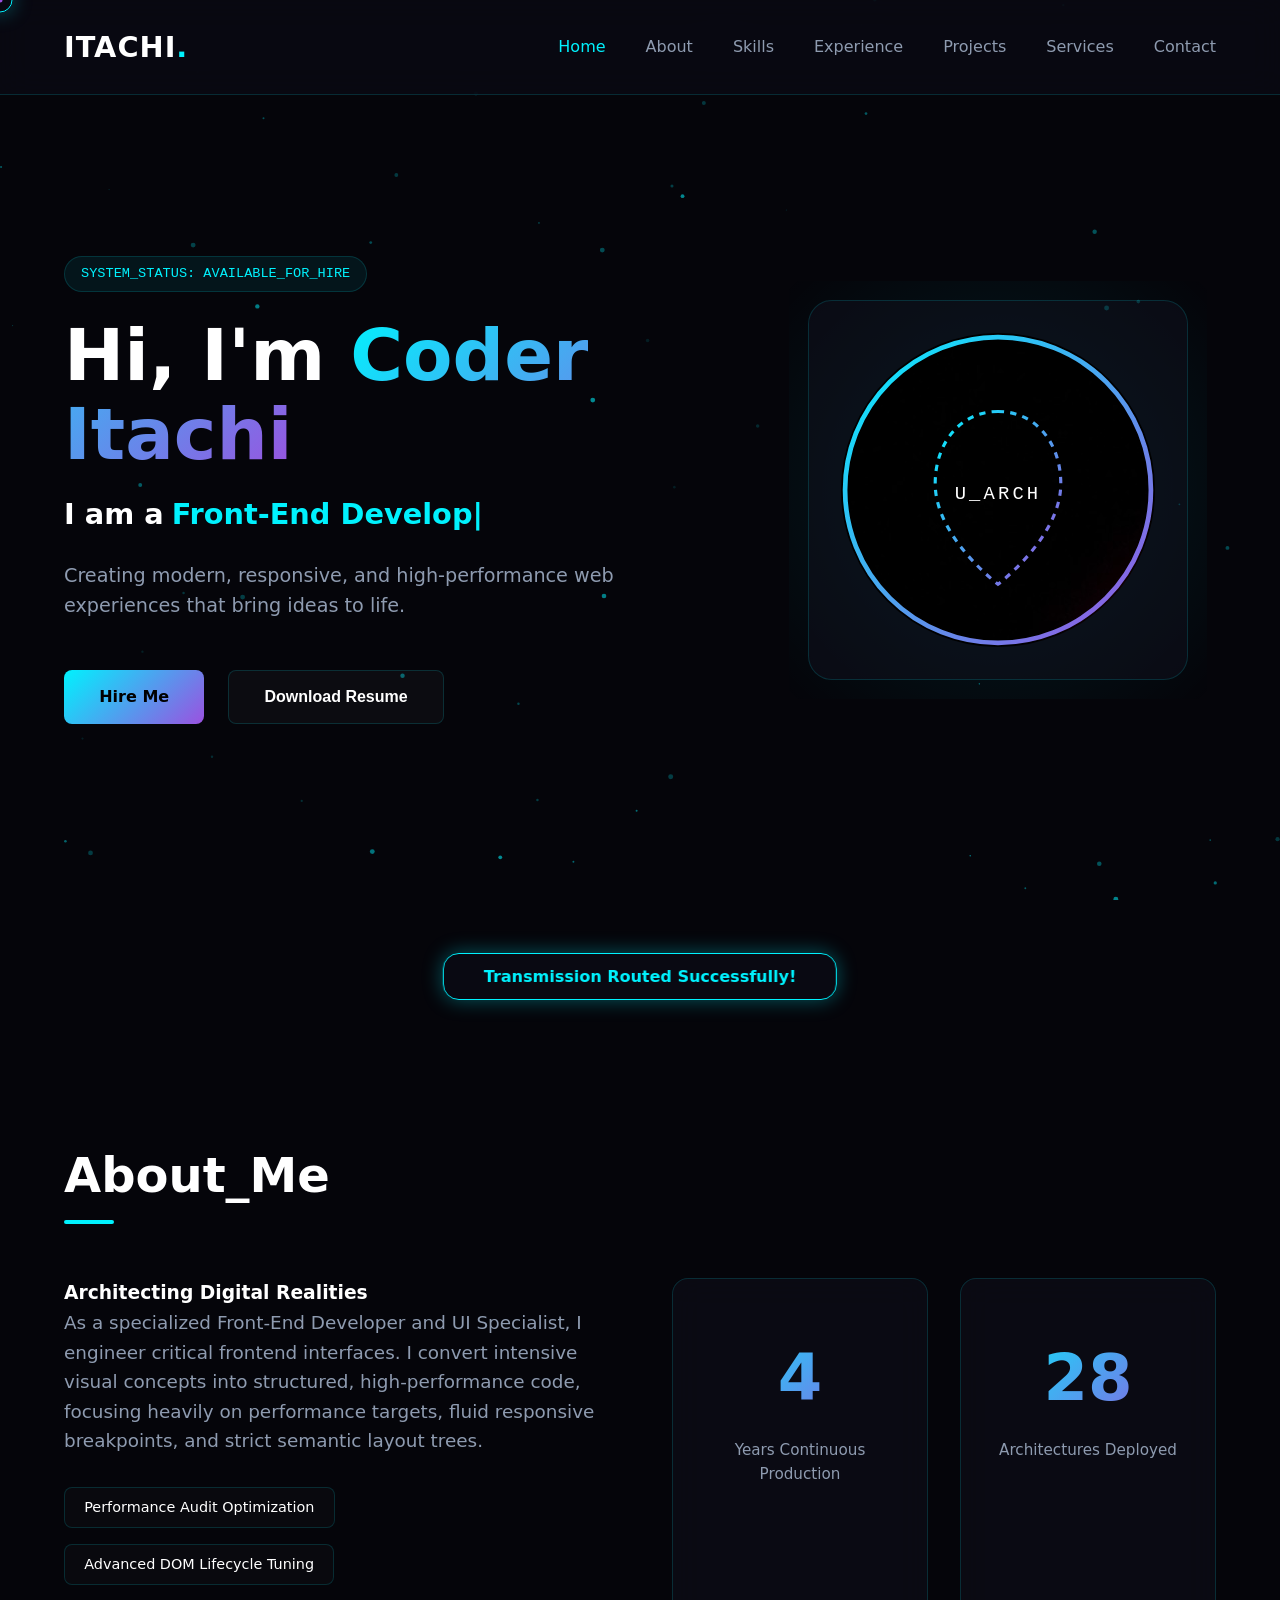
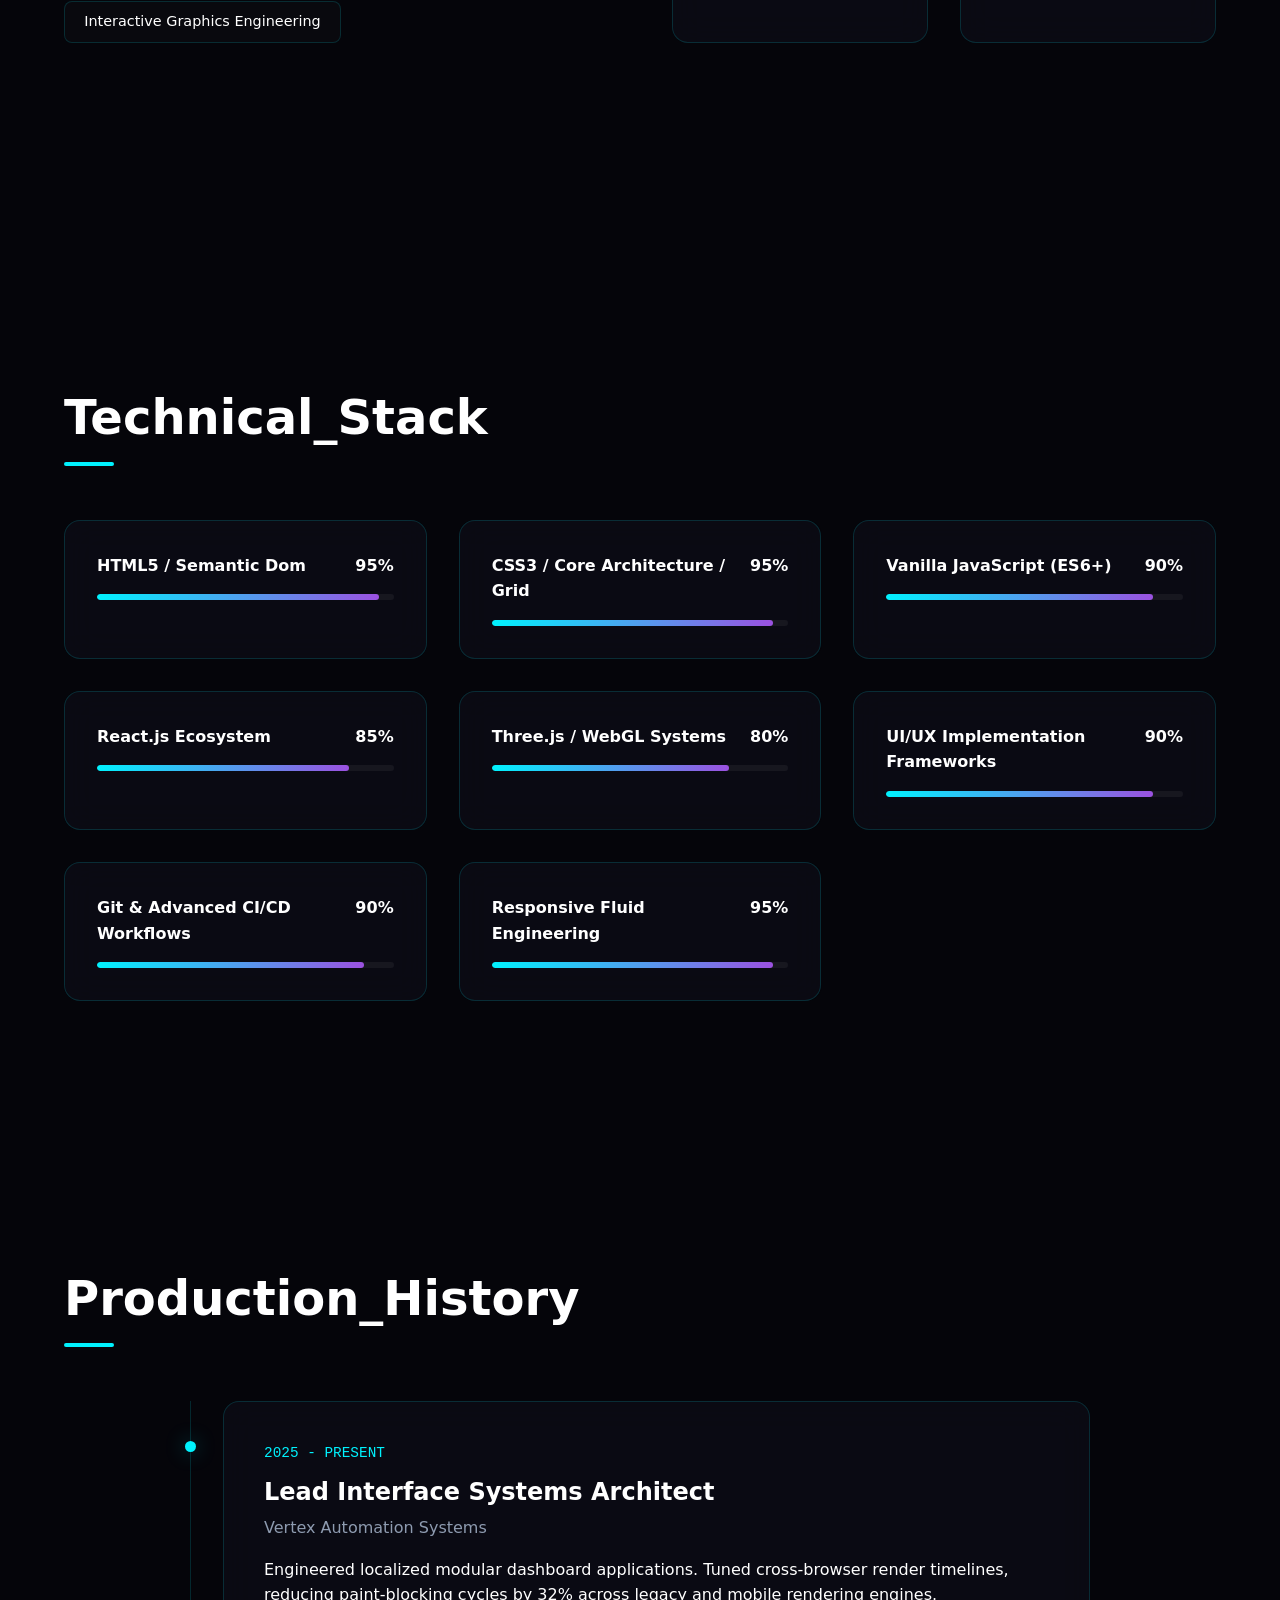
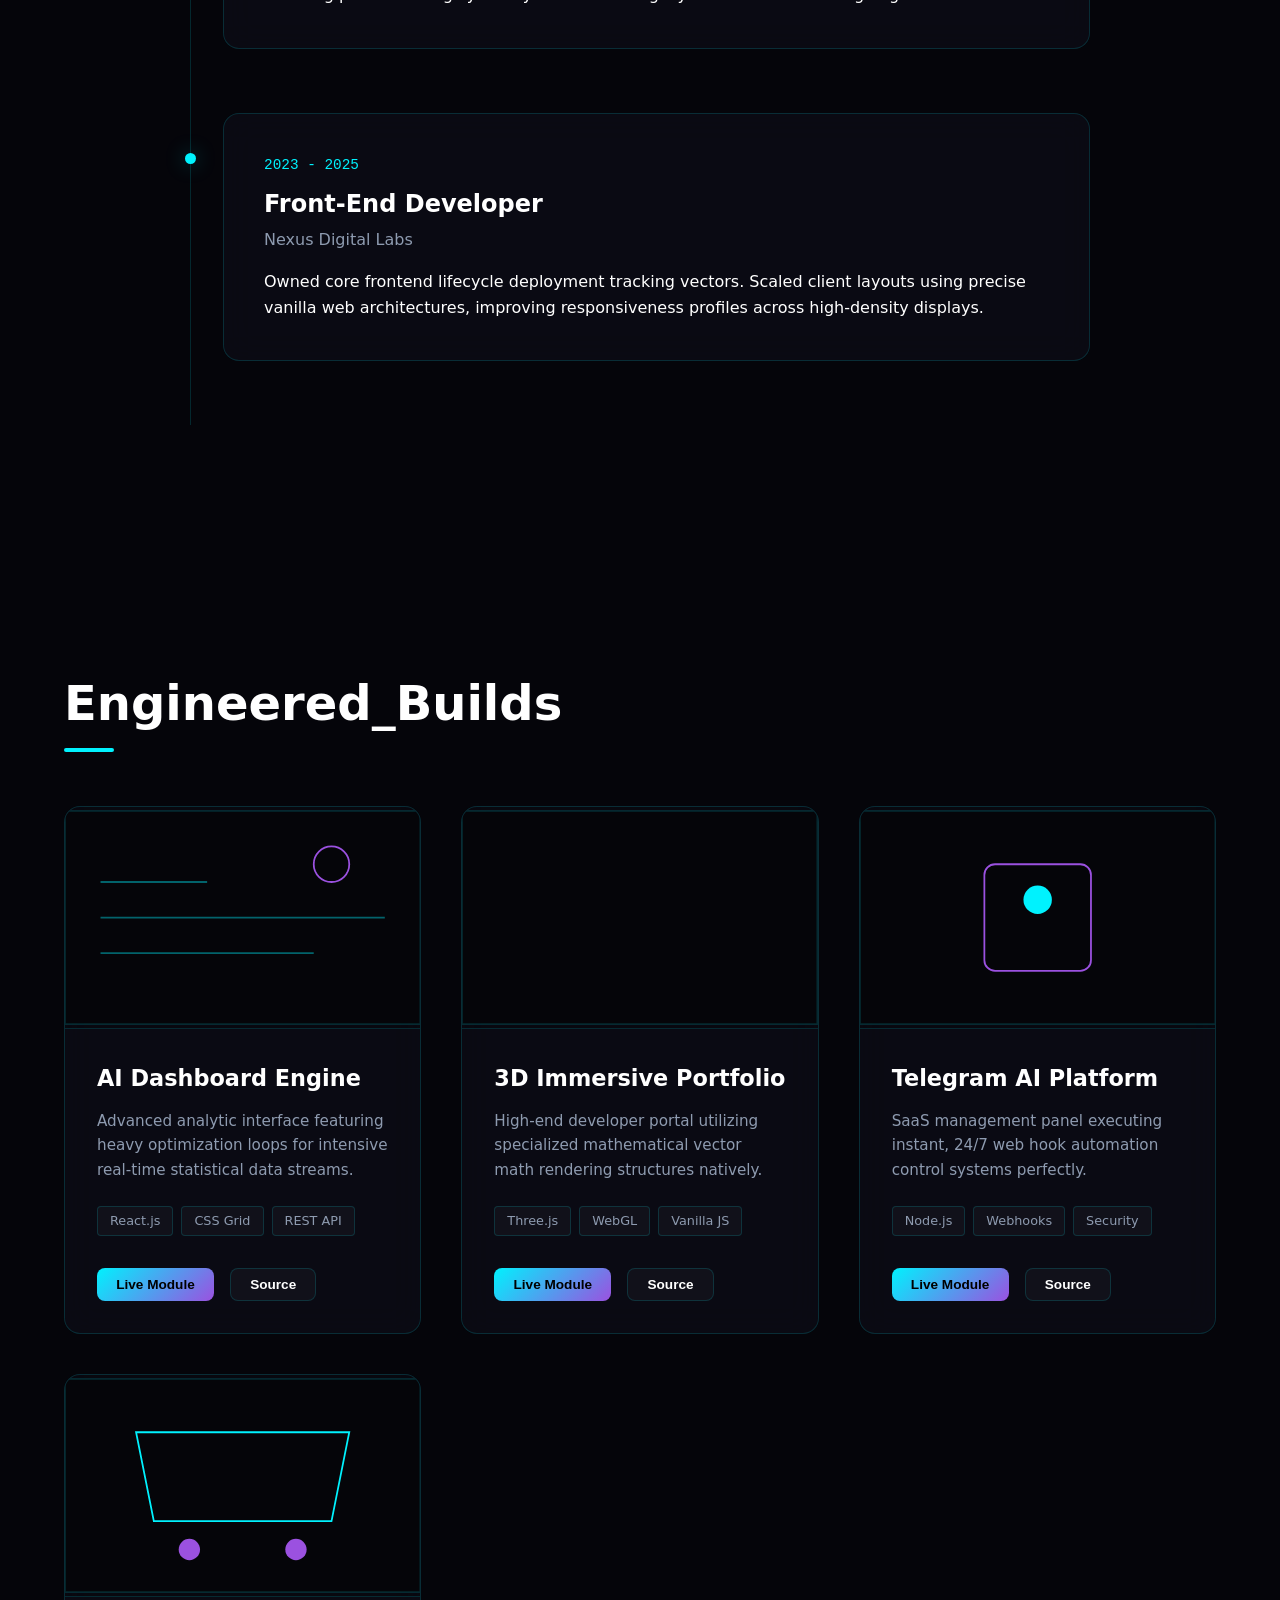
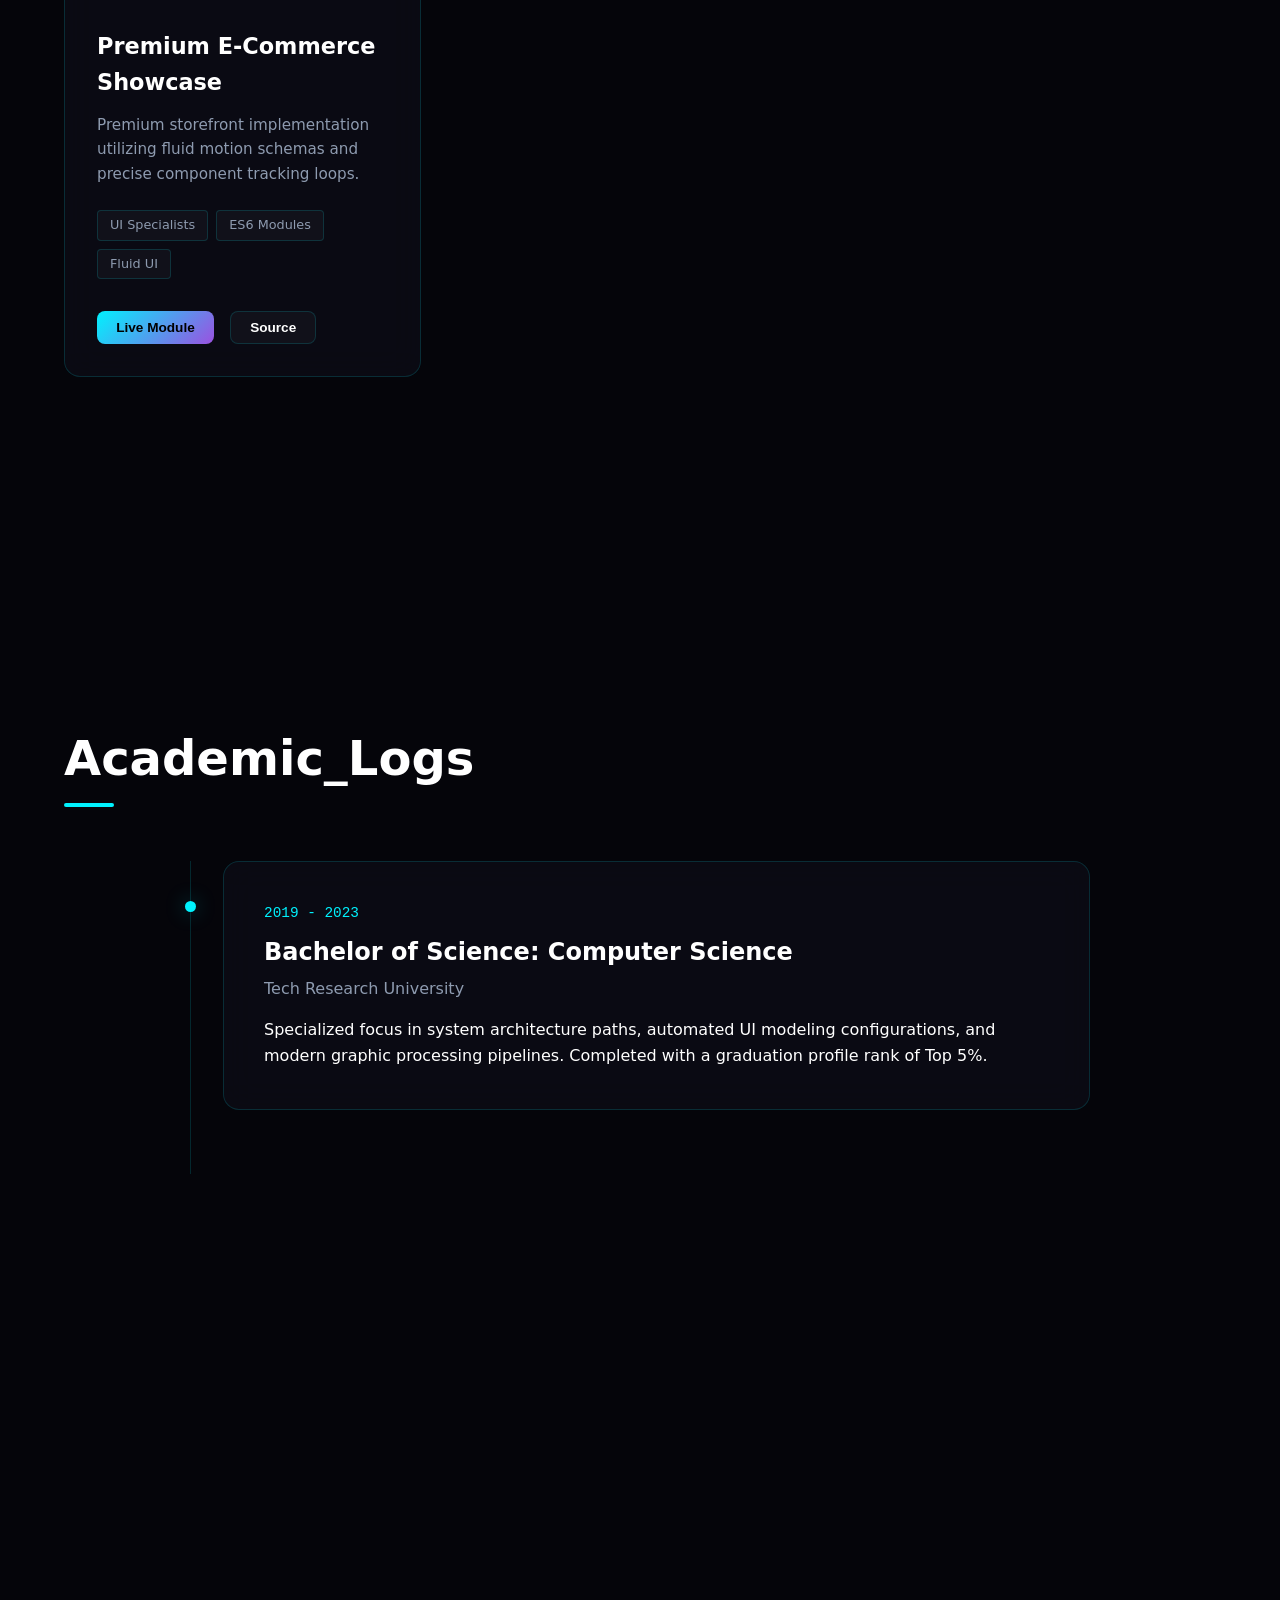
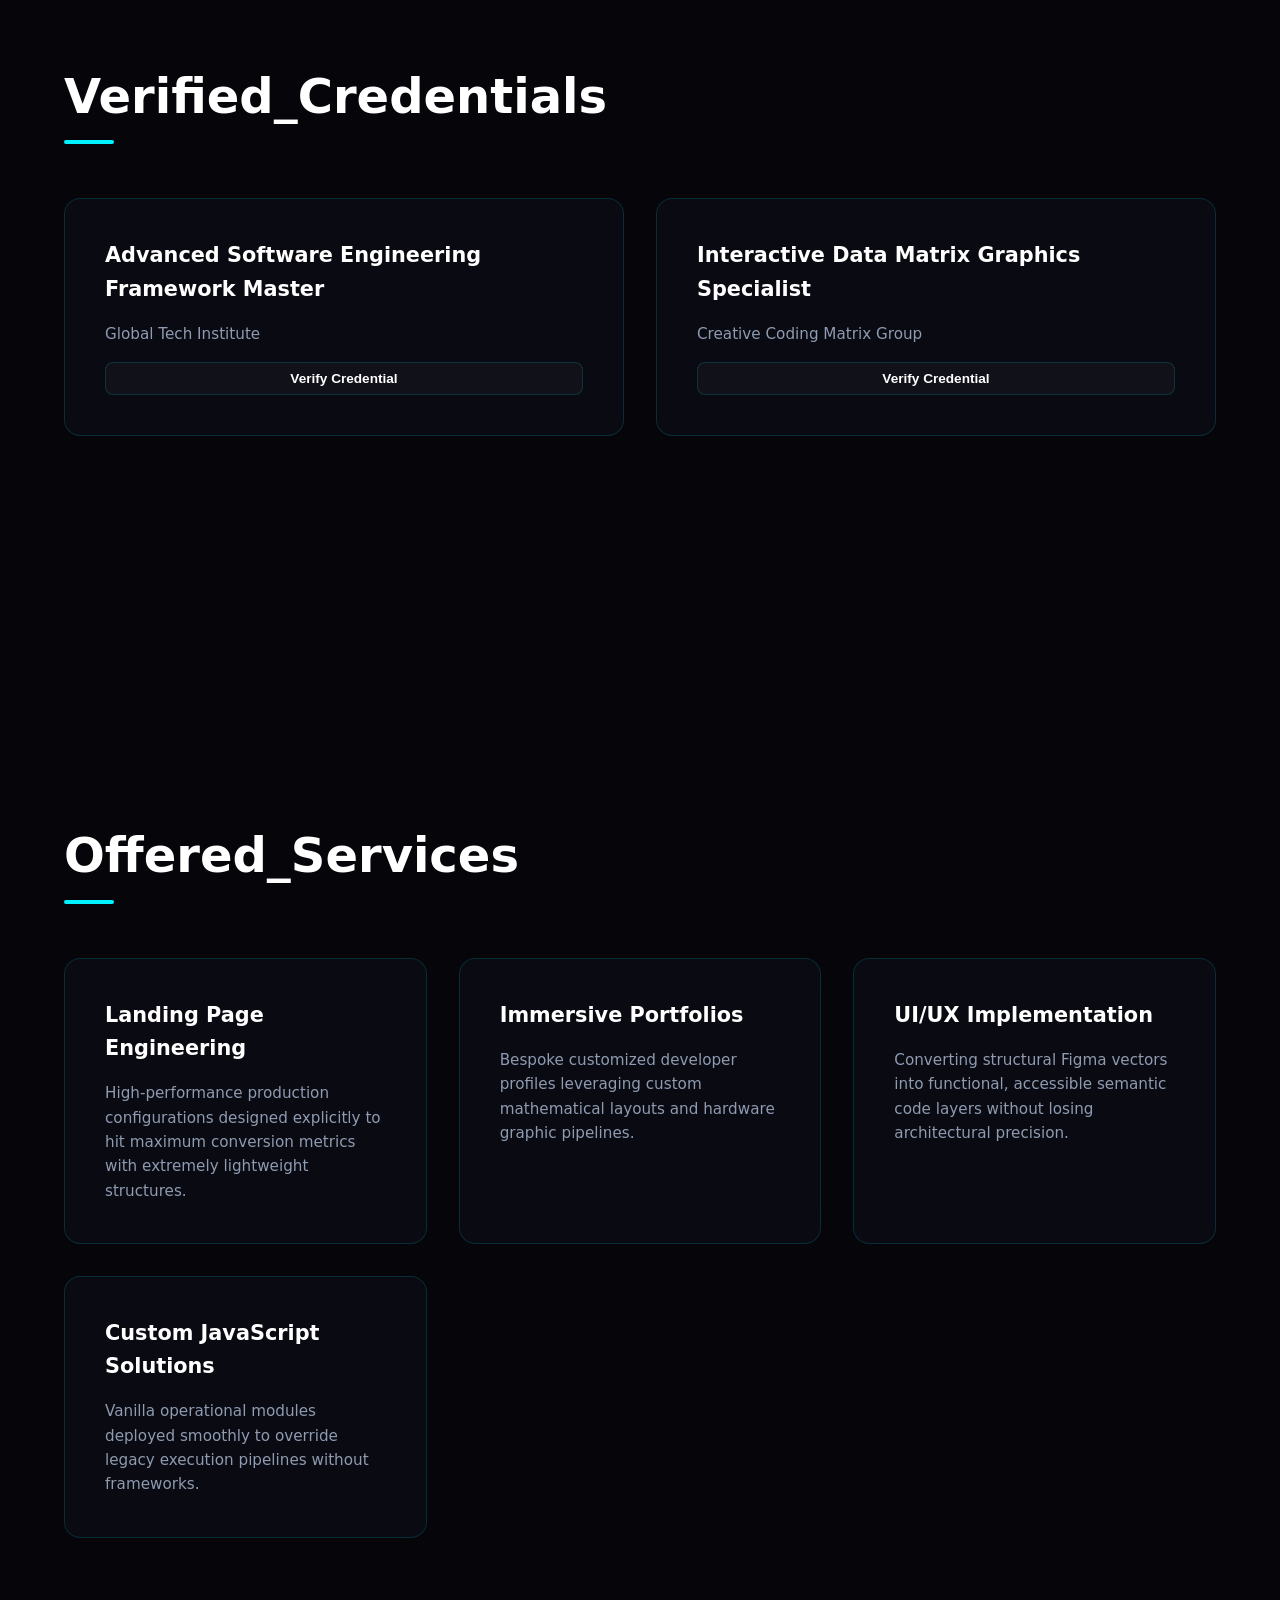
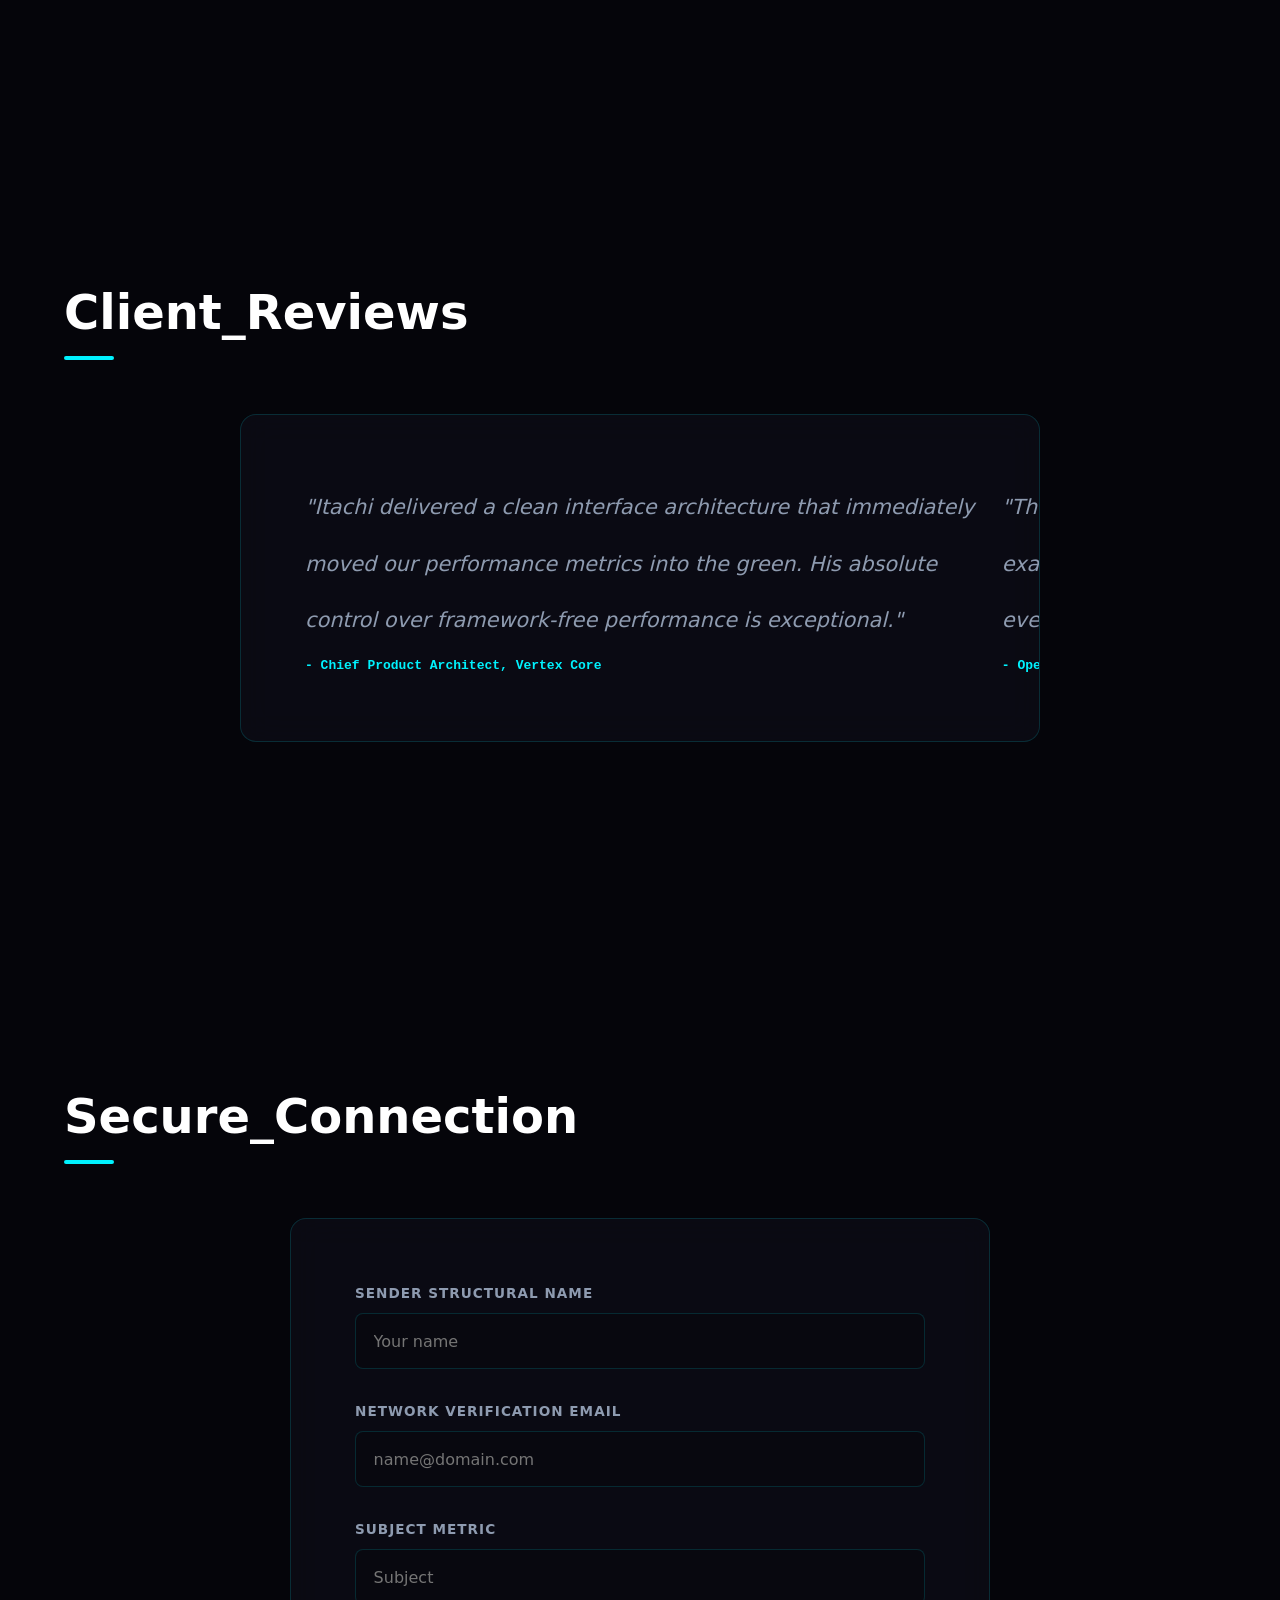
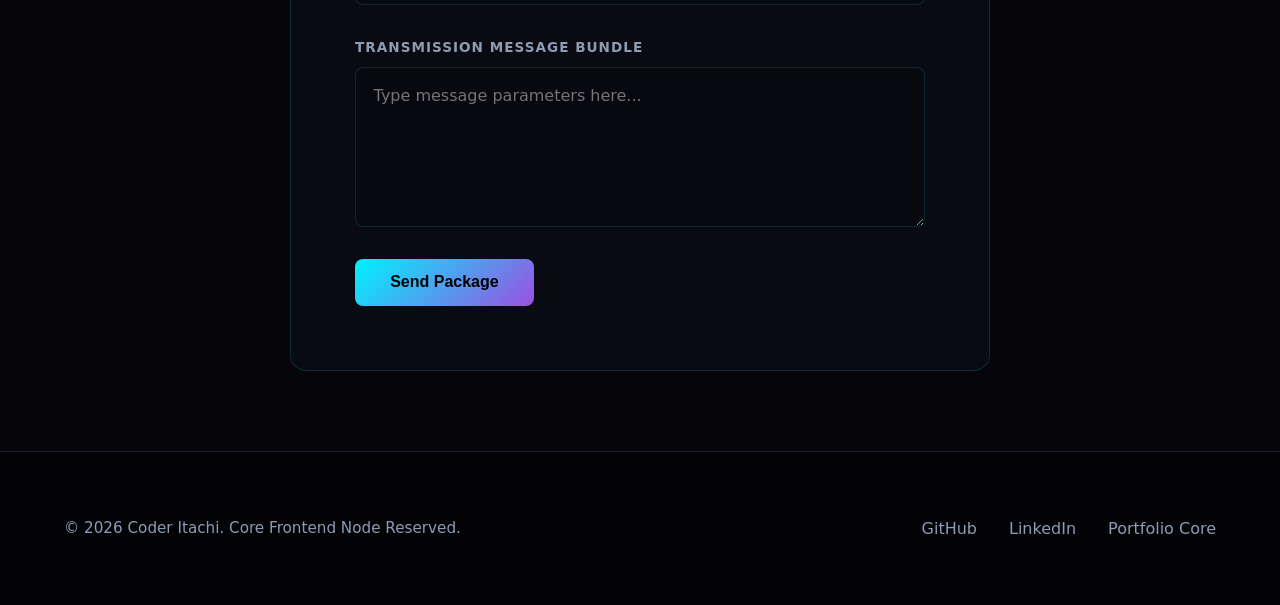
==== resume.html @ d9cfeaf9 "Create resume.html" ====
<!DOCTYPE html>
<html lang="en" data-theme="dark">
<head>
    <meta charset="UTF-8">
    <meta name="viewport" content="width=device-width, initial-scale=1.0">
    <meta name="description" content="Portfolio of Coder Itachi - Premium Front-End Developer & UI Specialist. Featuring high-performance web experiences.">
    <title>Coder Itachi | Premium Front-End Developer & UI Specialist</title>
    <style>
            
            /* --- THEME CUSTOM VARIABLE DICTIONARY --- */
:root {
    --bg-primary: #05050a;
    --bg-surface: rgba(10, 10, 20, 0.7);
    --bg-card: rgba(18, 18, 32, 0.45);
    --border-color: rgba(0, 242, 254, 0.15);
    --border-hover: rgba(0, 242, 254, 0.4);
    --text-primary: #ffffff;
    --text-secondary: #8e9bb0;
    --accent-cyan: #00f2fe;
    --accent-purple: #9b51e0;
    --glow-effect: 0 0 20px rgba(0, 242, 254, 0.35);
    --glass-blur: blur(16px);
    --font-system: system-ui, -apple-system, BlinkMacSystemFont, 'Segoe UI', Roboto, sans-serif;
    --transition-premium: all 0.5s cubic-bezier(0.2, 0.8, 0.2, 1);
}

/* --- RESET & ACCESSIBILITY ROOT --- */
* {
    box-sizing: border-box;
    margin: 0;
    padding: -1;
}

body {
    font-family: var(--font-system);
    background-color: var(--bg-primary);
    color: var(--text-primary);
    overflow-x: hidden;
    line-height: 1.6;
    -webkit-font-smoothing: antialiased;
}

/* Hide native scrollbars to enforce premium layout metrics */
body::-webkit-scrollbar {
    width: 6px;
}
body::-webkit-scrollbar-track {
    background: var(--bg-primary);
}
body::-webkit-scrollbar-thumb {
    background: var(--border-color);
    border-radius: 3px;
}
body::-webkit-scrollbar-thumb:hover {
    background: var(--accent-cyan);
}

/* --- HARDWARE CURSOR & INDICATORS --- */
#custom-cursor, #custom-cursor-dot {
    position: fixed;
    top: 0;
    left: 0;
    border-radius: 50%;
    pointer-events: none;
    transform: translate(-50%, -50%);
    z-index: 99999;
    transition: width 0.2s, height 0.2s, background-color 0.2s;
}
#custom-cursor {
    width: 25px;
    height: 25px;
    border: 1px solid var(--accent-cyan);
    box-shadow: var(--glow-effect);
}
#custom-cursor-dot {
    width: 5px;
    height: 5px;
    background-color: var(--accent-purple);
}
@media (max-width: 1024px) {
    #custom-cursor, #custom-cursor-dot { display: none !important; }
}

#scroll-progress {
    position: fixed;
    top: 0;
    left: 0;
    width: 0%;
    height: 3px;
    background: linear-gradient(90deg, var(--accent-cyan), var(--accent-purple));
    z-index: 100000;
}

#particle-canvas {
    position: fixed;
    top: 0;
    left: 0;
    width: 100vw;
    height: 100vh;
    z-index: -1;
    pointer-events: none;
}

/* --- PRELOADER ENGINE --- */
#preloader {
    position: fixed;
    top: 0;
    left: 0;
    width: 100vw;
    height: 100vh;
    background-color: var(--bg-primary);
    z-index: 200000;
    display: flex;
    justify-content: center;
    align-items: center;
    transition: opacity 0.6s ease, transform 0.6s ease;
}
.preloader-content {
    width: 200px;
    display: flex;
    flex-direction: column;
    gap: 1rem;
}
.preloader-matrix {
    font-family: monospace;
    color: var(--accent-cyan);
    text-align: center;
    letter-spacing: 2px;
}
.preloader-bar {
    width: 100%;
    height: 2px;
    background: rgba(255,255,255,0.05);
    border-radius: 2px;
    overflow: hidden;
}
.preloader-progress {
    width: 0%;
    height: 100%;
    background: var(--accent-cyan);
    transition: width 0.1s linear;
}

/* --- REUSABLE GLASS COMPONENTS & LAYOUTS --- */
.container {
    max-width: 1400px;
    margin: 0 auto;
    padding: 0 4rem;
}

.glass-panel {
    background: var(--bg-card);
    backdrop-filter: var(--glass-blur);
    -webkit-backdrop-filter: var(--glass-blur);
    border: 1px solid var(--border-color);
    border-radius: 16px;
    transition: var(--transition-premium);
}
.glass-panel:hover {
    border-color: var(--border-hover);
    box-shadow: var(--glow-effect);
}

.gradient-text {
    background: linear-gradient(135deg, var(--accent-cyan), var(--accent-purple));
    -webkit-background-clip: text;
    -webkit-text-fill-color: transparent;
}

.section-title {
    font-size: 3rem;
    font-weight: 800;
    margin-bottom: 4rem;
    position: relative;
    display: inline-block;
}
.section-title::after {
    content: '';
    position: absolute;
    bottom: -10px;
    left: 0;
    width: 50px;
    height: 4px;
    background: var(--accent-cyan);
    border-radius: 2px;
}

section {
    padding: 10rem 0 5rem 0;
    min-height: 100vh;
    display: flex;
    flex-direction: column;
    justify-content: center;
}

/* --- SCROLL ANIMATION STATES --- */
.reveal {
    opacity: 0;
    transform: translateY(50px) scale(0.98);
    transition: opacity 0.8s cubic-bezier(0.2, 0.8, 0.2, 1), transform 0.8s cubic-bezier(0.2, 0.8, 0.2, 1);
}
.reveal.active {
    opacity: 1;
    transform: translateY(0) scale(1);
}

/* --- BUTTON MATRIX --- */
.btn {
    display: inline-flex;
    align-items: center;
    justify-content: center;
    padding: 0.9rem 2.2rem;
    border-radius: 8px;
    font-size: 1rem;
    font-weight: 600;
    cursor: pointer;
    text-decoration: none;
    transition: var(--transition-premium);
    border: none;
}
.btn-primary {
    background: linear-gradient(135deg, var(--accent-cyan), var(--accent-purple));
    color: #000000;
}
.btn-primary:hover {
    transform: translateY(-3px);
    box-shadow: 0 10px 25px rgba(0, 242, 254, 0.4);
}
.btn-secondary {
    background: rgba(255, 255, 255, 0.03);
    color: var(--text-primary);
    border: 1px solid var(--border-color);
}
.btn-secondary:hover {
    background: rgba(255, 255, 255, 0.07);
    border-color: var(--accent-cyan);
    transform: translateY(-3px);
}
.btn-sm {
    padding: 0.5rem 1.2rem;
    font-size: 0.85rem;
}

/* --- HEADER SYSTEM --- */
.header {
    position: fixed;
    top: 0;
    left: 0;
    width: 100%;
    padding: 1.5rem 4rem;
    display: flex;
    justify-content: space-between;
    align-items: center;
    z-index: 1000;
    background: var(--bg-surface);
    backdrop-filter: var(--glass-blur);
    -webkit-backdrop-filter: var(--glass-blur);
    border-bottom: 1px solid var(--border-color);
}
.logo {
    font-size: 1.8rem;
    font-weight: 900;
    color: var(--text-primary);
    text-decoration: none;
    letter-spacing: 1px;
}
.logo span { color: var(--accent-cyan); }
.nav-menu {
    display: flex;
    list-style: none;
    gap: 2.5rem;
}
.nav-link {
    color: var(--text-secondary);
    text-decoration: none;
    font-weight: 500;
    transition: var(--transition-premium);
}
.nav-link:hover, .nav-link.active {
    color: var(--accent-cyan);
}
.hamburger {
    display: none;
    flex-direction: column;
    gap: 6px;
    border: none;
    background: none;
    cursor: pointer;
}
.hamburger span {
    width: 24px;
    height: 2px;
    background-color: var(--text-primary);
    transition: var(--transition-premium);
}

/* --- HERO DESIGN CONFIGURATIONS --- */
.hero-grid {
    display: grid;
    grid-template-columns: 1.2fr 0.8fr;
    gap: 4rem;
    align-items: center;
}
.hero-badge {
    display: inline-block;
    padding: 0.4rem 1rem;
    background: rgba(0, 242, 254, 0.07);
    border: 1px solid var(--border-color);
    border-radius: 20px;
    color: var(--accent-cyan);
    font-size: 0.85rem;
    font-family: monospace;
    margin-bottom: 1.5rem;
}
.hero-title {
    font-size: 4.5rem;
    font-weight: 900;
    line-height: 1.1;
    margin-bottom: 1rem;
}
.typewriter-container {
    font-size: 1.8rem;
    font-weight: 600;
    margin-bottom: 1.5rem;
    display: flex;
    gap: 0.5rem;
}
.static-txt { color: var(--text-primary); }
#typewriter-text { color: var(--accent-cyan); }
.typewriter-cursor::after {
    content: '|';
    animation: blink 0.8s step-end infinite;
}
.hero-tagline {
    font-size: 1.2rem;
    color: var(--text-secondary);
    margin-bottom: 3rem;
    max-width: 600px;
}
.hero-cta-group {
    display: flex;
    gap: 1.5rem;
}
.avatar-glow-wrapper {
    position: relative;
    width: 100%;
    max-width: 380px;
    aspect-ratio: 1;
    margin: 0 auto;
}
.avatar-glow-wrapper::before {
    content: '';
    position: absolute;
    top: -5%; left: -5%; width: 110%; height: 110%;
    background: radial-gradient(circle, rgba(155,81,224,0.2) 0%, rgba(0,242,254,0.05) 50%, transparent 100%);
    z-index: -1;
}
.avatar-frame {
    width: 100%;
    height: 100%;
    border-radius: 24px;
    border: 1px solid var(--border-color);
    background: var(--bg-card);
    padding: 2rem;
    display: flex;
    justify-content: center;
    align-items: center;
}
.placeholder-avatar {
    width: 100%;
    height: 100%;
    background: url(pic.jpg);
    bacbackground-size: 300;
    border-radius:100%;
}

/* --- ABOUT ME SECTION ELEMENTS --- */
.about-layout {
    display: grid;
    grid-template-columns: 1fr 1fr;
    gap: 4rem;
}
.premium-para {
    font-size: 1.15rem;
    color: var(--text-secondary);
    margin-bottom: 2rem;
}
.strengths-tags {
    display: flex;
    gap: 1rem;
    flex-wrap: wrap;
}
.strength-badge {
    padding: 0.5rem 1.2rem;
    background: rgba(255,255,255,0.02);
    border: 1px solid var(--border-color);
    border-radius: 8px;
    font-size: 0.9rem;
}
.stats-grid {
    display: grid;
    grid-template-columns: 1fr 1fr;
    gap: 2rem;
}
.stat-card {
    padding: 3rem 2rem;
    text-align: center;
}
.stat-number {
    font-size: 4rem;
    font-weight: 800;
    margin-bottom: 0.5rem;
}
.stat-label {
    color: var(--text-secondary);
    font-size: 0.95rem;
}

/* --- TECHNICAL SKILLS PRESENTATION LAYER --- */
.skills-layout-grid {
    display: grid;
    grid-template-columns: repeat(auto-fit, minmax(300px, 1fr));
    gap: 2rem;
}
.skill-card {
    padding: 2rem;
}
.skill-meta {
    display: flex;
    justify-content: space-between;
    margin-bottom: 1rem;
    font-weight: 600;
}
.progress-track {
    width: 100%;
    height: 6px;
    background: rgba(255,255,255,0.05);
    border-radius: 3px;
    overflow: hidden;
}
.progress-fill {
    width: 0%;
    height: 100%;
    background: linear-gradient(90deg, var(--accent-cyan), var(--accent-purple));
    border-radius: 3px;
    transition: width 1.5s cubic-bezier(0.1, 1, 0.1, 1);
}

/* --- EXPERIENCES & EDUCATION TIMELINES --- */
.timeline-tree {
    position: relative;
    max-width: 900px;
    margin: 0 auto;
    padding-left: 2rem;
    border-left: 1px solid var(--border-color);
}
.timeline-block {
    position: relative;
    margin-bottom: 4rem;
}
.timeline-pointer {
    position: absolute;
    left: calc(-2rem - 6px);
    top: 2.5rem;
    width: 11px;
    height: 11px;
    border-radius: 50%;
    background-color: var(--accent-cyan);
    box-shadow: var(--glow-effect);
}
.timeline-card {
    padding: 2.5rem;
}
.timeline-duration {
    font-family: monospace;
    color: var(--accent-cyan);
    font-size: 0.9rem;
    margin-bottom: 0.5rem;
    display: block;
}
.timeline-role {
    font-size: 1.5rem;
    font-weight: 700;
    margin-bottom: 0.25rem;
}
.timeline-org {
    color: var(--text-secondary);
    font-weight: 500;
    margin-bottom: 1rem;
}

/* --- SHOWCASE COMPONENT GRID --- */
.showcase-grid {
    display: grid;
    grid-template-columns: repeat(auto-fit, minmax(340px, 1fr));
    gap: 2.5rem;
}
.project-card {
    overflow: hidden;
    display: flex;
    flex-direction: column;
}
.project-media-frame {
    width: 100%;
    aspect-ratio: 16/10;
    border-bottom: 1px solid var(--border-color);
    background: rgba(0,0,0,0.2);
}
.project-wireframe {
    width: 100%;
    height: 100%;
}
.project-body {
    padding: 2rem;
    display: flex;
    flex-direction: column;
    flex-grow: 1;
}
.project-card-title {
    font-size: 1.4rem;
    margin-bottom: 0.75rem;
}
.project-card-desc {
    color: var(--text-secondary);
    font-size: 0.95rem;
    margin-bottom: 1.5rem;
}
.project-tags {
    display: flex;
    gap: 0.5rem;
    flex-wrap: wrap;
    margin-bottom: 2rem;
}
.p-badge {
    font-size: 0.8rem;
    padding: 0.25rem 0.75rem;
    background: rgba(255,255,255,0.03);
    border: 1px solid var(--border-color);
    color: var(--text-secondary);
    border-radius: 4px;
}
.project-links {
    display: flex;
    gap: 1rem;
    margin-top: auto;
}

/* --- CERTIFICATIONS & SERVICES --- */
.cert-grid, .services-grid {
    display: grid;
    grid-template-columns: repeat(auto-fit, minmax(280px, 1fr));
    gap: 2rem;
}
.cert-card, .service-card {
    padding: 2.5rem;
    display: flex;
    flex-direction: column;
    gap: 1rem;
}
.cert-title, .service-title {
    font-size: 1.3rem;
    font-weight: 700;
}
.cert-issuer, .service-desc {
    color: var(--text-secondary);
    font-size: 0.95rem;
}

/* --- SLIDING TESTIMONIALS --- */
.testimonial-slider-container {
    max-width: 800px;
    margin: 0 auto;
    padding: 4rem;
    overflow: hidden;
}
.testimonial-track {
    display: flex;
    transition: transform 0.6s cubic-bezier(0.2, 0.8, 0.2, 1);
}
.testimonial-item {
    min-width: 104%;
    display: flex;
    flex-direction: column;
    gap: 0.5rem;
}
.testimonial-text {
    font-size: 1.3rem;
    font-style: italic;
    color: var(--text-secondary);
    line-height: 2.7;
}
.testimonial-author {
    color: var(--accent-cyan);
    font-weight: 600;
    font-family: monospace;
}

/* --- CONTACT MODULE FORM STYLING --- */
.contact-layout {
    max-width: 700px;
    margin: 0 auto;
    width: 100%;
}
.contact-form {
    padding: 4rem;
    display: flex;
    flex-direction: column;
    gap: 2rem;
}
.form-group {
    display: flex;
    flex-direction: column;
    gap: 0.5rem;
    position: relative;
}
.form-label {
    font-size: 0.85rem;
    font-weight: 600;
    letter-spacing: 1px;
    text-transform: uppercase;
    color: var(--text-secondary);
}
.form-input {
    background: rgba(0,0,0,0.2);
    border: 1px solid var(--border-color);
    border-radius: 8px;
    padding: 1.1rem;
    color: var(--text-primary);
    font-family: var(--font-system);
    font-size: 1rem;
    transition: var(--transition-premium);
}
.form-input:focus {
    outline: none;
    border-color: var(--accent-cyan);
    box-shadow: var(--glow-effect);
}
textarea.form-input {
    min-height: 160px;
    resize: vertical;
}
.error-msg {
    font-size: 0.8rem;
    color: #ff4a4a;
    display: none;
    margin-top: 0.25rem;
}
.form-group.invalid .error-msg { display: block; }
.form-group.invalid .form-input { border-color: #ff4a4a; }

/* --- SYSTEM TOAST NOTIFICATIONS --- */
#toast {
    position: fixed;
    bottom: -100px;
    left: 50%;
    transform: translateX(-50%);
    padding: 0.6rem 2.5rem;
    border-color: var(--accent-cyan);
    background: rgba(10,10,20,0.95);
    color: var(--accent-cyan);
    font-weight: 700;
    z-index: 210000;
    box-shadow: var(--glow-effect);
    transition: bottom 0.5s cubic-bezier(0.175, 0.885, 0.32, 1.275);
}
#toast.active { bottom: 40px; }

/* --- FOOTER UNIT --- */
.footer {
    padding: 4rem;
    border-top: 1px solid var(--border-color);
    background: #030307;
    display: flex;
    justify-content: space-between;
    align-items: center;
}
.copyright { color: var(--text-secondary); font-size: 0.95rem; }
.footer-links { display: flex; gap: 2rem; }
.footer-link {
    color: var(--text-secondary);
    text-decoration: none;
    transition: var(--transition-premium);
}
.footer-link:hover { color: var(--accent-cyan); }

/* --- RESPONSIVE MEDIA BREAKPOINTS --- */
@media (max-width: 1200px) {
    .container { padding: 0 2.5rem; }
    .header { padding: 1.5rem 2.5rem; }
    .hero-title { font-size: 3.5rem; }
}
@media (max-width: 992px) {
    .hero-grid { grid-template-columns: 1fr; text-align: center; gap: 3rem; }
    .hero-avatar-area { order: -1; }
    .typewriter-container { justify-content: center; }
    .hero-cta-group { justify-content: center; }
    .about-layout { grid-template-columns: 1fr; gap: 3rem; }
    .footer { flex-direction: column; gap: 2rem; text-align: center; }
}
@media (max-width: 768px) {
    .hamburger { display: flex; }
    .nav-menu {
        position: fixed;
        top: 83px; left: -100%; width: 100%; height: calc(100vh - 83px);
        background: rgba(5,5,10,0.98);
        backdrop-filter: var(--glass-blur);
        flex-direction: column;
        align-items: center;
        padding-top: 4rem;
        transition: var(--transition-premium);
    }
    .nav-menu.active { left: 0; }
    .section-title { font-size: 2.2rem; }
    .contact-form { padding: 2.5rem 1.5rem; }
}

/* --- SPECIFIC PRINT CONFIGURATION FOR RESUME DOWNLOADS --- */
@media print {
    #particle-canvas, #custom-cursor, #custom-cursor-dot, #scroll-progress, .header, .hamburger, .hero-cta-group, .project-links, .contact-form, .footer, #toast {
        display: none !important;
    }
    body { background: #ffffff !important; color: #000000 !important; font-size: 10pt; }
    .container { padding: 0 2rem; }
    section { min-height: auto !important; padding: 2rem 0 !important; page-break-inside: avoid; }
    .glass-panel { background: none !important; border: 1px solid #000000 !important; color: #000000 !important; backdrop-filter: none !important; box-shadow: none !important; }
    .gradient-text { -webkit-text-fill-color: initial !important; background: none !important; color: #000000 !important; font-weight: bold; }
    .progress-track { border: 1px solid #000000; background: none; }
    .progress-fill { background: #000000 !important; width: var(--print-w) !important; }
}
            
            
    </style>
</head>
<body>

    <div id="preloader">
        <div class="preloader-content">
            <div class="preloader-matrix">ITACHI_CORE_INIT</div>
            <div class="preloader-bar"><div class="preloader-progress"></div></div>
        </div>
    </div>

    <div id="custom-cursor"></div>
    <div id="custom-cursor-dot"></div>

    <div id="scroll-progress"></div>

    <canvas id="particle-canvas"></canvas>

    <header class="header">
        <a href="#hero" class="logo" aria-label="Coder Itachi Home">ITACHI<span>.</span></a>
        <nav class="nav-container" aria-label="Main Navigation">
            <ul class="nav-menu" id="nav-menu">
                <li><a href="#hero" class="nav-link active">Home</a></li>
                <li><a href="#about" class="nav-link">About</a></li>
                <li><a href="#skills" class="nav-link">Skills</a></li>
                <li><a href="#experience" class="nav-link">Experience</a></li>
                <li><a href="#projects" class="nav-link">Projects</a></li>
                <li><a href="#services" class="nav-link">Services</a></li>
                <li><a href="#contact" class="nav-link">Contact</a></li>
            </ul>
        </nav>
        <button class="hamburger" id="hamburger-btn" aria-expanded="false" aria-label="Toggle Navigation Menu">
            <span></span><span></span><span></span>
        </button>
    </header>

    <main class="container">
        
        <section id="hero" class="reveal">
            <div class="hero-grid">
                <div class="hero-content">
                    <div class="hero-badge">SYSTEM_STATUS: AVAILABLE_FOR_HIRE</div>
                    <h1 class="hero-title">Hi, I'm <span class="gradient-text">Coder Itachi</span></h1>
                    <div class="typewriter-container" aria-live="polite">
                        <span class="static-txt">I am a</span>
                        <span id="typewriter-text" class="typewriter-cursor"></span>
                    </div>
                    <p class="hero-tagline">Creating modern, responsive, and high-performance web experiences that bring ideas to life.</p>
                    <div class="hero-cta-group">
                        <a href="#contact" class="btn btn-primary">Hire Me</a>
                        <button class="btn btn-secondary" id="download-cv-btn">Download Resume</button>
                    </div>
                </div>
                <div class="hero-avatar-area">
                    <div class="avatar-glow-wrapper">
                        <div class="avatar-frame">
                            <svg viewBox="0 0 100 100" class="placeholder-avatar" aria-hidden="true">
                                <defs>
                                    <linearGradient id="svg-grad" x1="0%" y1="0%" x2="100%" y2="100%">
                                        <stop offset="0%" stop-color="#00f2fe" />
                                        <stop offset="100%" stop-color="#9b51e0" />
                                    </linearGradient>
                                </defs>
                                <circle cx="50" cy="50" r="48.7" fill="none" stroke="url(#svg-grad)" stroke-width="1.5"/>
                                <path d="M50 25 C38 25 30 35 30 48 C30 65 50 80 50 80 C50 80 70 65 70 48 C70 35 62 25 50 25 Z" fill="none" stroke="url(#svg-grad)" stroke-width="1" stroke-dasharray="2 2"/>
                                <text x="50" y="53" fill="#ffffff" font-family="monospace" font-size="6" text-anchor="middle" letter-spacing="1">U_ARCH</text>
                            </svg>
                        </div>
                    </div>
                </div>
            </div>
        </section>

        <section id="about" class="reveal">
            <h2 class="section-title">About_Me</h2>
            <div class="about-layout">
                <div class="about-statement">
                    <h3>Architecting Digital Realities</h3>
                    <p class="premium-para">As a specialized Front-End Developer and UI Specialist, I engineer critical frontend interfaces. I convert intensive visual concepts into structured, high-performance code, focusing heavily on performance targets, fluid responsive breakpoints, and strict semantic layout trees.</p>
                    <div class="strengths-tags">
                        <span class="strength-badge">Performance Audit Optimization</span>
                        <span class="strength-badge">Advanced DOM Lifecycle Tuning</span>
                        <span class="strength-badge">Interactive Graphics Engineering</span>
                    </div>
                </div>
                <div class="stats-grid">
                    <div class="stat-card glass-panel">
                        <div class="stat-number gradient-text" data-target="4">0</div>
                        <div class="stat-label">Years Continuous Production</div>
                    </div>
                    <div class="stat-card glass-panel">
                        <div class="stat-number gradient-text" data-target="28">0</div>
                        <div class="stat-label">Architectures Deployed</div>
                    </div>
                </div>
            </div>
        </section>

        <section id="skills" class="reveal">
            <h2 class="section-title">Technical_Stack</h2>
            <div class="skills-layout-grid">
                <div class="skill-card glass-panel">
                    <div class="skill-meta">
                        <span class="skill-name">HTML5 / Semantic Dom</span>
                        <span class="skill-value">95%</span>
                    </div>
                    <div class="progress-track"><div class="progress-fill" data-width="95%"></div></div>
                </div>
                <div class="skill-card glass-panel">
                    <div class="skill-meta">
                        <span class="skill-name">CSS3 / Core Architecture / Grid</span>
                        <span class="skill-value">95%</span>
                    </div>
                    <div class="progress-track"><div class="progress-fill" data-width="95%"></div></div>
                </div>
                <div class="skill-card glass-panel">
                    <div class="skill-meta">
                        <span class="skill-name">Vanilla JavaScript (ES6+)</span>
                        <span class="skill-value">90%</span>
                    </div>
                    <div class="progress-track"><div class="progress-fill" data-width="90%"></div></div>
                </div>
                <div class="skill-card glass-panel">
                    <div class="skill-meta">
                        <span class="skill-name">React.js Ecosystem</span>
                        <span class="skill-value">85%</span>
                    </div>
                    <div class="progress-track"><div class="progress-fill" data-width="85%"></div></div>
                </div>
                <div class="skill-card glass-panel">
                    <div class="skill-meta">
                        <span class="skill-name">Three.js / WebGL Systems</span>
                        <span class="skill-value">80%</span>
                    </div>
                    <div class="progress-track"><div class="progress-fill" data-width="80%"></div></div>
                </div>
                <div class="skill-card glass-panel">
                    <div class="skill-meta">
                        <span class="skill-name">UI/UX Implementation Frameworks</span>
                        <span class="skill-value">90%</span>
                    </div>
                    <div class="progress-track"><div class="progress-fill" data-width="90%"></div></div>
                </div>
                <div class="skill-card glass-panel">
                    <div class="skill-meta">
                        <span class="skill-name">Git & Advanced CI/CD Workflows</span>
                        <span class="skill-value">90%</span>
                    </div>
                    <div class="progress-track"><div class="progress-fill" data-width="90%"></div></div>
                </div>
                <div class="skill-card glass-panel">
                    <div class="skill-meta">
                        <span class="skill-name">Responsive Fluid Engineering</span>
                        <span class="skill-value">95%</span>
                    </div>
                    <div class="progress-track"><div class="progress-fill" data-width="95%"></div></div>
                </div>
            </div>
        </section>

        <section id="experience" class="reveal">
            <h2 class="section-title">Production_History</h2>
            <div class="timeline-tree">
                <div class="timeline-block">
                    <div class="timeline-pointer"></div>
                    <div class="timeline-card glass-panel">
                        <span class="timeline-duration">2025 - PRESENT</span>
                        <h3 class="timeline-role">Lead Interface Systems Architect</h3>
                        <h4 class="timeline-org">Vertex Automation Systems</h4>
                        <p class="timeline-details">Engineered localized modular dashboard applications. Tuned cross-browser render timelines, reducing paint-blocking cycles by 32% across legacy and mobile rendering engines.</p>
                    </div>
                </div>
                <div class="timeline-block">
                    <div class="timeline-pointer"></div>
                    <div class="timeline-card glass-panel">
                        <span class="timeline-duration">2023 - 2025</span>
                        <h3 class="timeline-role">Front-End Developer</h3>
                        <h4 class="timeline-org">Nexus Digital Labs</h4>
                        <p class="timeline-details">Owned core frontend lifecycle deployment tracking vectors. Scaled client layouts using precise vanilla web architectures, improving responsiveness profiles across high-density displays.</p>
                    </div>
                </div>
            </div>
        </section>

        <section id="projects" class="reveal">
            <h2 class="section-title">Engineered_Builds</h2>
            <div class="showcase-grid">
                <div class="project-card glass-panel">
                    <div class="project-media-frame">
                        <svg viewBox="0 0 100 60" class="project-wireframe" aria-hidden="true">
                            <rect width="100" height="60" fill="rgba(0,0,0,0.4)" stroke="var(--border-color)" stroke-width="0.5"/>
                            <path d="M10 20 L40 20 M10 30 L90 30 M10 40 L70 40" stroke="var(--accent-cyan)" stroke-width="0.5" opacity="0.4"/>
                            <circle cx="75" cy="15" r="5" fill="none" stroke="var(--accent-purple)" stroke-width="0.5"/>
                        </svg>
                    </div>
                    <div class="project-body">
                        <h3 class="project-card-title">AI Dashboard Engine</h3>
                        <p class="project-card-desc">Advanced analytic interface featuring heavy optimization loops for intensive real-time statistical data streams.</p>
                        <div class="project-tags">
                            <span class="p-badge">React.js</span>
                            <span class="p-badge">CSS Grid</span>
                            <span class="p-badge">REST API</span>
                        </div>
                        <div class="project-links">
                            <button class="btn btn-sm btn-primary">Live Module</button>
                            <button class="btn btn-sm btn-secondary">Source</button>
                        </div>
                    </div>
                </div>
                <div class="project-card glass-panel">
                    <div class="project-media-frame">
                        <svg viewBox="0 0 100 60" class="project-wireframe" aria-hidden="true">
                            <rect width="100" height="60" fill="rgba(0,0,0,0.4)" stroke="var(--border-color)" stroke-width="0.5"/>
                            <mesh style="stroke: var(--accent-cyan); stroke-width: 0.25; fill: none;">
                                <path d="M50 10 L80 45 L20 45 Z M50 10 L50 45"/>
                            </mesh>
                        </svg>
                    </div>
                    <div class="project-body">
                        <h3 class="project-card-title">3D Immersive Portfolio</h3>
                        <p class="project-card-desc">High-end developer portal utilizing specialized mathematical vector math rendering structures natively.</p>
                        <div class="project-tags">
                            <span class="p-badge">Three.js</span>
                            <span class="p-badge">WebGL</span>
                            <span class="p-badge">Vanilla JS</span>
                        </div>
                        <div class="project-links">
                            <button class="btn btn-sm btn-primary">Live Module</button>
                            <button class="btn btn-sm btn-secondary">Source</button>
                        </div>
                    </div>
                </div>
                <div class="project-card glass-panel">
                    <div class="project-media-frame">
                        <svg viewBox="0 0 100 60" class="project-wireframe" aria-hidden="true">
                            <rect width="100" height="60" fill="rgba(0,0,0,0.4)" stroke="var(--border-color)" stroke-width="0.5"/>
                            <rect x="35" y="15" width="30" height="30" rx="3" fill="none" stroke="var(--accent-purple)" stroke-width="0.5"/>
                            <circle cx="50" cy="25" r="4" fill="var(--accent-cyan)"/>
                        </svg>
                    </div>
                    <div class="project-body">
                        <h3 class="project-card-title">Telegram AI Platform</h3>
                        <p class="project-card-desc">SaaS management panel executing instant, 24/7 web hook automation control systems perfectly.</p>
                        <div class="project-tags">
                            <span class="p-badge">Node.js</span>
                            <span class="p-badge">Webhooks</span>
                            <span class="p-badge">Security</span>
                        </div>
                        <div class="project-links">
                            <button class="btn btn-sm btn-primary">Live Module</button>
                            <button class="btn btn-sm btn-secondary">Source</button>
                        </div>
                    </div>
                </div>
                <div class="project-card glass-panel">
                    <div class="project-media-frame">
                        <svg viewBox="0 0 100 60" class="project-wireframe" aria-hidden="true">
                            <rect width="100" height="60" fill="rgba(0,0,0,0.4)" stroke="var(--border-color)" stroke-width="0.5"/>
                            <path d="M20 15 L80 15 L75 40 L25 40 Z" fill="none" stroke="var(--accent-cyan)" stroke-width="0.5"/>
                            <circle cx="35" cy="48" r="3" fill="var(--accent-purple)"/>
                            <circle cx="65" cy="48" r="3" fill="var(--accent-purple)"/>
                        </svg>
                    </div>
                    <div class="project-body">
                        <h3 class="project-card-title">Premium E-Commerce Showcase</h3>
                        <p class="project-card-desc">Premium storefront implementation utilizing fluid motion schemas and precise component tracking loops.</p>
                        <div class="project-tags">
                            <span class="p-badge">UI Specialists</span>
                            <span class="p-badge">ES6 Modules</span>
                            <span class="p-badge">Fluid UI</span>
                        </div>
                        <div class="project-links">
                            <button class="btn btn-sm btn-primary">Live Module</button>
                            <button class="btn btn-sm btn-secondary">Source</button>
                        </div>
                    </div>
                </div>
            </div>
        </section>

        <section id="education" class="reveal">
            <h2 class="section-title">Academic_Logs</h2>
            <div class="timeline-tree">
                <div class="timeline-block">
                    <div class="timeline-pointer"></div>
                    <div class="timeline-card glass-panel">
                        <span class="timeline-duration">2019 - 2023</span>
                        <h3 class="timeline-role">Bachelor of Science: Computer Science</h3>
                        <h4 class="timeline-org">Tech Research University</h4>
                        <p class="timeline-details">Specialized focus in system architecture paths, automated UI modeling configurations, and modern graphic processing pipelines. Completed with a graduation profile rank of Top 5%.</p>
                    </div>
                </div>
            </div>
        </section>

        <section id="certifications" class="reveal">
            <h2 class="section-title">Verified_Credentials</h2>
            <div class="cert-grid">
                <div class="cert-card glass-panel">
                    <h3 class="cert-title">Advanced Software Engineering Framework Master</h3>
                    <p class="cert-issuer">Global Tech Institute</p>
                    <button class="btn btn-secondary btn-sm" style="margin-top: auto;">Verify Credential</button>
                </div>
                <div class="cert-card glass-panel">
                    <h3 class="cert-title">Interactive Data Matrix Graphics Specialist</h3>
                    <p class="cert-issuer">Creative Coding Matrix Group</p>
                    <button class="btn btn-secondary btn-sm" style="margin-top: auto;">Verify Credential</button>
                </div>
            </div>
        </section>

        <section id="services" class="reveal">
            <h2 class="section-title">Offered_Services</h2>
            <div class="services-grid">
                <div class="service-card glass-panel">
                    <h3 class="service-title">Landing Page Engineering</h3>
                    <p class="service-desc">High-performance production configurations designed explicitly to hit maximum conversion metrics with extremely lightweight structures.</p>
                </div>
                <div class="service-card glass-panel">
                    <h3 class="service-title">Immersive Portfolios</h3>
                    <p class="service-desc">Bespoke customized developer profiles leveraging custom mathematical layouts and hardware graphic pipelines.</p>
                </div>
                <div class="service-card glass-panel">
                    <h3 class="service-title">UI/UX Implementation</h3>
                    <p class="service-desc">Converting structural Figma vectors into functional, accessible semantic code layers without losing architectural precision.</p>
                </div>
                <div class="service-card glass-panel">
                    <h3 class="service-title">Custom JavaScript Solutions</h3>
                    <p class="service-desc">Vanilla operational modules deployed smoothly to override legacy execution pipelines without frameworks.</p>
                </div>
            </div>
        </section>

        <section id="testimonials" class="reveal">
            <h2 class="section-title">Client_Reviews</h2>
            <div class="testimonial-slider-container glass-panel">
                <div class="testimonial-track" id="testimonial-track">
                    <div class="testimonial-item">
                        <p class="testimonial-text">"Itachi delivered a clean interface architecture that immediately moved our performance metrics into the green. His absolute control over framework-free performance is exceptional."</p>
                        <span class="testimonial-author">- Chief Product Architect, Vertex Core</span>
                    </div>
                    <div class="testimonial-item">
                        <p class="testimonial-text">"The interface visual execution matched our core requirements exactly. Smooth animation transitions running natively across every screen size without layout shifting."</p>
                        <span class="testimonial-author">- Operational Director, Nexus Digital Labs</span>
                    </div>
                </div>
            </div>
        </section>

        <section id="contact" class="reveal">
            <h2 class="section-title">Secure_Connection</h2>
            <div class="contact-layout">
                <form class="contact-form glass-panel" id="contact-form" autocomplete="off" novalidate>
                    <div class="form-group">
                        <label for="form-name" class="form-label">Sender Structural Name</label>
                        <input type="text" id="form-name" class="form-input" placeholder="Your name" required>
                        <span class="error-msg">Name token missing.</span>
                    </div>
                    <div class="form-group">
                        <label for="form-email" class="form-label">Network Verification Email</label>
                        <input type="email" id="form-email" class="form-input" placeholder="name@domain.com" required>
                        <span class="error-msg">Enter a valid operational email.</span>
                    </div>
                    <div class="form-group">
                        <label for="form-subject" class="form-label">Subject Metric</label>
                        <input type="text" id="form-subject" class="form-input" placeholder="Subject" required>
                        <span class="error-msg">Subject header parameter required.</span>
                    </div>
                    <div class="form-group">
                        <label for="form-message" class="form-label">Transmission Message Bundle</label>
                        <textarea id="form-message" class="form-input" placeholder="Type message parameters here..." required></textarea>
                        <span class="error-msg">Message body cannot be null.</span>
                    </div>
                    <button type="submit" class="btn btn-primary" id="submit-btn" style="align-self: flex-start;">Send Package</button>
                </form>
            </div>
        </section>
    </main>

    <div id="toast" class="glass-panel" role="alert" aria-live="assertive">Transmission Routed Successfully!</div>

    <footer class="footer">
        <p class="copyright">&copy; 2026 Coder Itachi. Core Frontend Node Reserved.</p>
        <div class="footer-links">
            <a href="#" class="footer-link">GitHub</a>
            <a href="#" class="footer-link">LinkedIn</a>
            <a href="#" class="footer-link">Portfolio Core</a>
        </div>
    </footer>

    <script>
            
/* --- APPLICATION RUNTIME INITIALIZER --- */
document.addEventListener("DOMContentLoaded", () => {
    PreloaderEngine.init();
    CursorEngine.init();
    ParticleEngine.init();
    TypewriterEngine.init();
    ScrollEngine.init();
    FormEngine.init();
    TestimonialEngine.init();
});

/* --- PRELOADER ENGINE CONTROLLER --- */
const PreloaderEngine = {
    init() {
        const preloader = document.getElementById("preloader");
        const progress = document.querySelector(".preloader-progress");
        let width = 0;
        
        const interval = setInterval(() => {
            width += Math.floor(Math.random() * 15) + 5;
            if (width >= 100) {
                width = 100;
                clearInterval(interval);
                setTimeout(() => {
                    preloader.style.opacity = "0";
                    preloader.style.transform = "scale(1.05)";
                    setTimeout(() => preloader.style.display = "none", 600);
                }, 200);
            }
            progress.style.width = width + "%";
        }, 40);
    }
};

/* --- HARDWARE CURSOR ENGINE (PERFORMANCE DRIVEN) --- */
const CursorEngine = {
    init() {
        const cursor = document.getElementById("custom-cursor");
        const dot = document.getElementById("custom-cursor-dot");
        
        let mouseX = 0, mouseY = 0;
        let cursorX = 0, cursorY = 0;
        
        document.addEventListener("mousemove", (e) => {
            mouseX = e.clientX;
            mouseY = e.clientY;
            dot.style.top = mouseY + "px";
            dot.style.left = mouseX + "px";
        });

        // Frame rendering cycle running tracking calculations
        function render() {
            let distX = mouseX - cursorX;
            let distY = mouseY - cursorY;
            
            cursorX += distX * 0.15;
            cursorY += distY * 0.15;
            
            cursor.style.top = cursorY + "px";
            cursor.style.left = cursorX + "px";
            
            requestAnimationFrame(render);
        }
        requestAnimationFrame(render);

        // Hover expansions
        document.querySelectorAll("a, button, .project-card").forEach(item => {
            item.addEventListener("mouseenter", () => {
                cursor.style.width = "45px";
                cursor.style.height = "45px";
                cursor.style.borderColor = "var(--accent-purple)";
            });
            item.addEventListener("mouseleave", () => {
                cursor.style.width = "25px";
                cursor.style.height = "25px";
                cursor.style.borderColor = "var(--accent-cyan)";
            });
        });
    }
};

/* --- HIGH-PERFORMANCE MATH VECTOR BACKGROUND --- */
const ParticleEngine = {
    init() {
        const canvas = document.getElementById("particle-canvas");
        const ctx = canvas.getContext("2d");
        let particles = [];
        
        function resize() {
            canvas.width = window.innerWidth;
            canvas.height = window.innerHeight;
        }
        window.addEventListener("resize", resize);
        resize();

        class Particle {
            constructor() { this.reset(); this.y = Math.random() * canvas.height; }
            reset() {
                this.x = Math.random() * canvas.width;
                this.y = -10;
                this.radius = Math.random() * 2 + 0.5;
                this.speedY = Math.random() * 0.8 + 0.2;
                this.speedX = (Math.random() - 0.5) * 0.3;
                this.alpha = Math.random() * 0.5 + 0.1;
            }
            update() {
                this.y += this.speedY;
                this.x += this.speedX;
                if (this.y > canvas.height || this.x < 0 || this.x > canvas.width) this.reset();
            }
            draw() {
                ctx.fillStyle = `rgba(0, 242, 254, ${this.alpha})`;
                ctx.beginPath();
                ctx.arc(this.x, this.y, this.radius, 0, Math.PI * 2);
                ctx.fill();
            }
        }

        for (let i = 0; i < 60; i++) particles.push(new Particle());

        function loop() {
            ctx.clearRect(0, 0, canvas.width, canvas.height);
            particles.forEach(p => { p.update(); p.draw(); });
            requestAnimationFrame(loop);
        }
        requestAnimationFrame(loop);
    }
};

/* --- TYPEWRITER CORE CONTROLLER --- */
const TypewriterEngine = {
    init() {
        const target = document.getElementById("typewriter-text");
        const words = ["Front-End Developer", "UI Specialist", "Creative Coder"];
        let wordIdx = 0, charIdx = 0, isDeleting = false;

        function type() {
            const currentWord = words[wordIdx];
            if (isDeleting) {
                target.textContent = currentWord.substring(0, charIdx - 1);
                charIdx--;
            } else {
                target.textContent = currentWord.substring(0, charIdx + 1);
                charIdx++;
            }

            let typeSpeed = isDeleting ? 40 : 80;

            if (!isDeleting && charIdx === currentWord.length) {
                typeSpeed = 2000; // Pause at full string
                isDeleting = true;
            } else if (isDeleting && charIdx === 0) {
                isDeleting = false;
                wordIdx = (wordIdx + 1) % words.length;
                typeSpeed = 400;
            }

            setTimeout(type, typeSpeed);
        }
        type();
    }
};

/* --- SCROLL ARCHITECTURE & HIGH PERFORMANCE TIMELINE OBSERVER --- */
const ScrollEngine = {
    init() {
        const sections = document.querySelectorAll("section");
        const navLinks = document.querySelectorAll(".nav-link");
        const progressBar = document.getElementById("scroll-progress");

        // Mobile Nav Trigger Hooks
        const hamburger = document.getElementById("hamburger-btn");
        const navMenu = document.getElementById("nav-menu");

        hamburger.addEventListener("click", () => {
            const active = navMenu.classList.toggle("active");
            hamburger.setAttribute("aria-expanded", active);
        });

        // Global Scroll Watchers
        window.addEventListener("scroll", () => {
            // Track Progress Metric
            const totalScroll = document.documentElement.scrollHeight - window.innerHeight;
            if (totalScroll > 0) {
                const percentage = (window.scrollY / totalScroll) * 100;
                progressBar.style.width = percentage + "%";
            }
        }, { passive: true });

        // Advanced Intersection Observer Processing Engine
        const observerOptions = { threshold: 0.15, rootMargin: "0px 0px -50px 0px" };
        const scrollObserver = new IntersectionObserver((entries) => {
            entries.forEach(entry => {
                if (entry.isIntersecting) {
                    entry.target.classList.add("active");
                    
                    // Specific trigger mappings
                    if (entry.target.id === "skills") ScrollEngine.animateSkills();
                    if (entry.target.id === "about") ScrollEngine.animateCounters();

                    // Track active selection in primary navbar
                    navLinks.forEach(link => {
                        link.classList.toggle("active", link.getAttribute("href") === `#${entry.target.id}`);
                    });
                }
            });
        }, observerOptions);

        sections.forEach(s => scrollObserver.observe(s));

        // Setup print execution mapping
        document.getElementById("download-cv-btn").addEventListener("click", () => window.print());
    },

    animateSkills() {
        document.querySelectorAll(".progress-fill").forEach(fill => {
            const width = fill.getAttribute("data-width");
            fill.style.width = width;
            fill.style.setProperty('--print-w', width);
        });
    },

    animateCounters() {
        document.querySelectorAll(".stat-number").forEach(num => {
            if (num.classList.contains("counted")) return;
            const target = parseInt(num.getAttribute("data-target"), 10);
            let count = 0;
            const duration = 1500;
            const steps = 30;
            const stepTime = duration / steps;
            const increment = Math.ceil(target / steps);

            const timer = setInterval(() => {
                count += increment;
                if (count >= target) {
                    num.textContent = target;
                    num.classList.add("counted");
                    clearInterval(timer);
                } else {
                    num.textContent = count;
                }
            }, stepTime);
        });
    }
};

/* --- INTERACTIVE TESTIMONIAL ENGINE --- */
const TestimonialEngine = {
    init() {
        const track = document.getElementById("testimonial-track");
        const items = document.querySelectorAll(".testimonial-item");
        if (!track || items.length === 0) return;

        let index = 0;
        setInterval(() => {
            index = (index + 1) % items.length;
            track.style.transform = `translateX(-${index * 100}%)`;
        }, 5000);
    }
};

/* --- STAGE VALIDATION & SECURE PACKAGING ENGINE --- */
const FormEngine = {
    init() {
        const form = document.getElementById("contact-form");
        const toast = document.getElementById("toast");

        form.addEventListener("submit", (e) => {
            e.preventDefault();
            let isValid = true;

            form.querySelectorAll(".form-input").forEach(input => {
                const group = input.parentElement;
                if (input.required && !input.value.trim()) {
                    group.classList.add("invalid");
                    isValid = false;
                } else if (input.type === "email" && !FormEngine.validateEmail(input.value)) {
                    group.classList.add("invalid");
                    isValid = false;
                } else {
                    group.classList.remove("invalid");
                }
            });

            if (isValid) {
                toast.classList.add("active");
                form.reset();
                setTimeout(() => toast.classList.remove("active"), 4000);
            }
        });

        form.querySelectorAll(".form-input").forEach(input => {
            input.addEventListener("input", () => {
                if (input.value.trim()) input.parentElement.classList.remove("invalid");
            });
        });
    },

    validateEmail(email) {
        return /^[^\s@]+@[^\s@]+\.[^\s@]+$/.test(email);
    }
};
            
            
    </script>
</body>
</html>
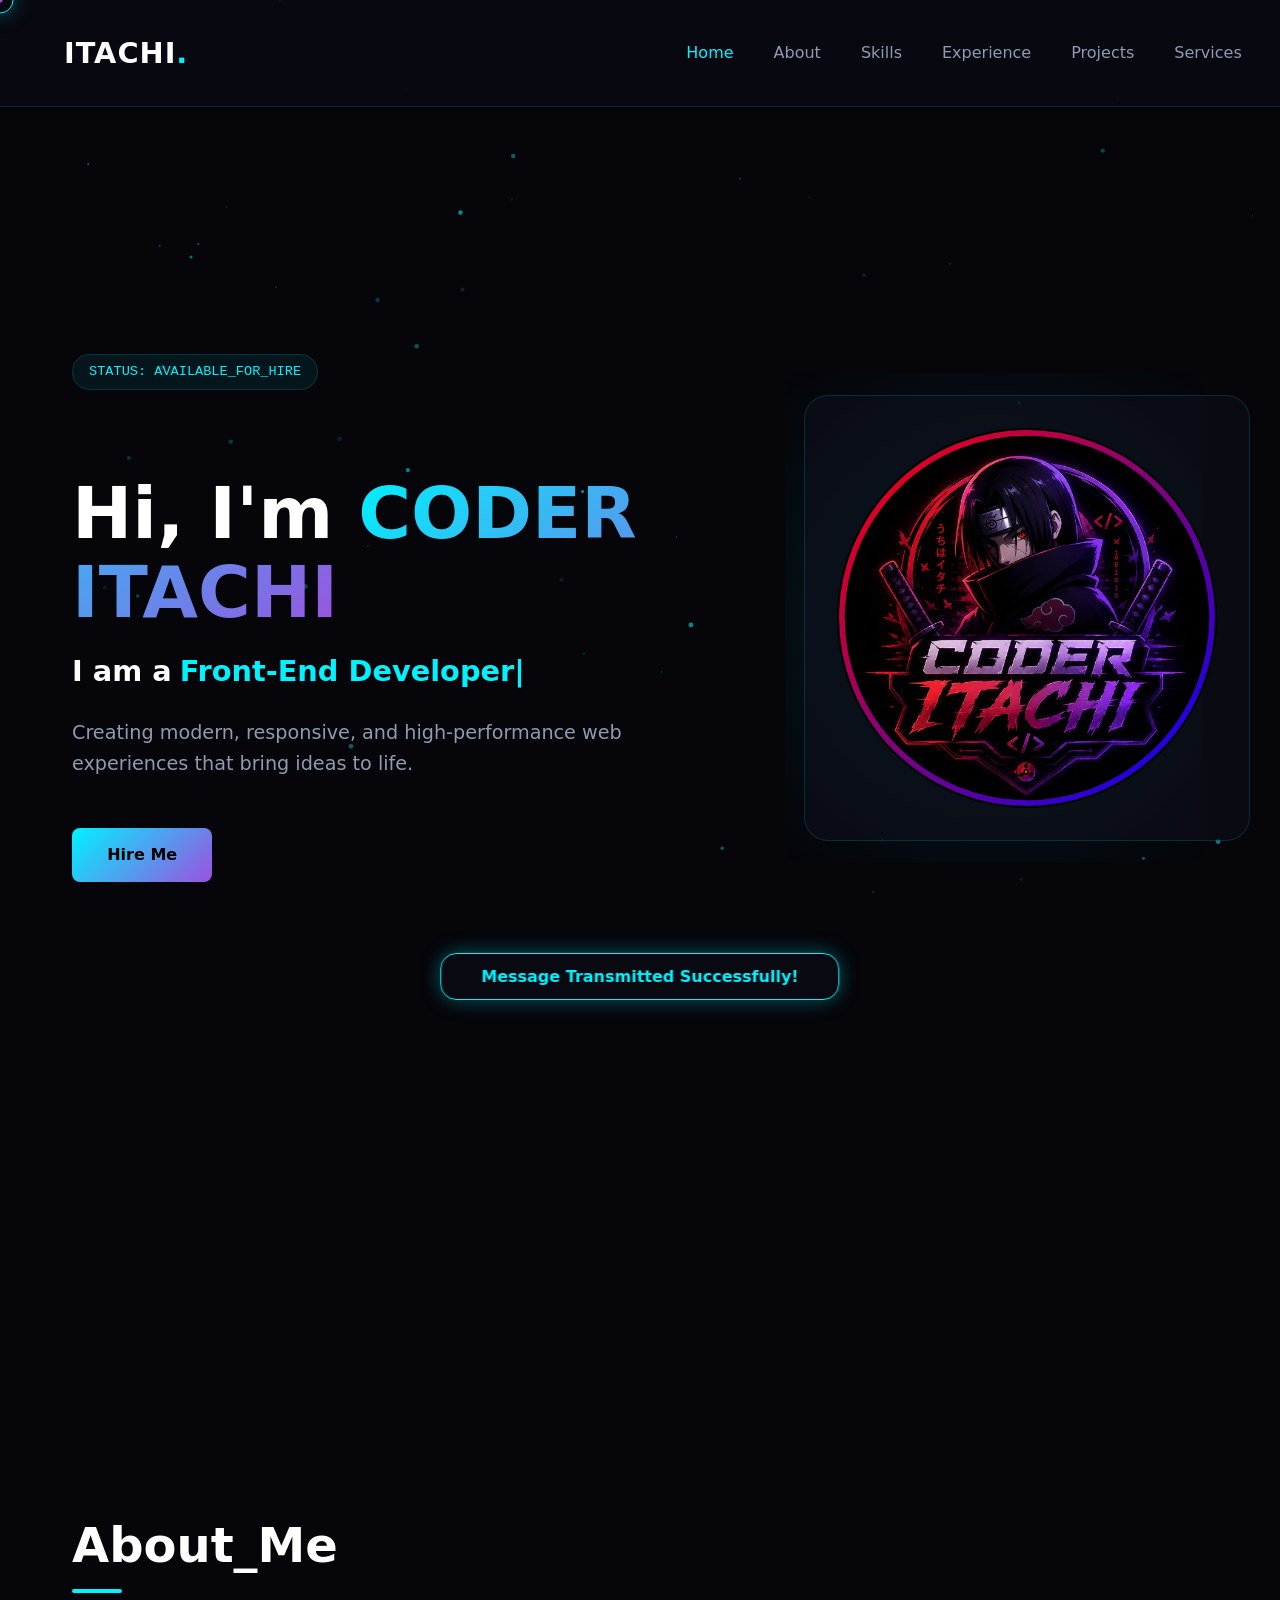
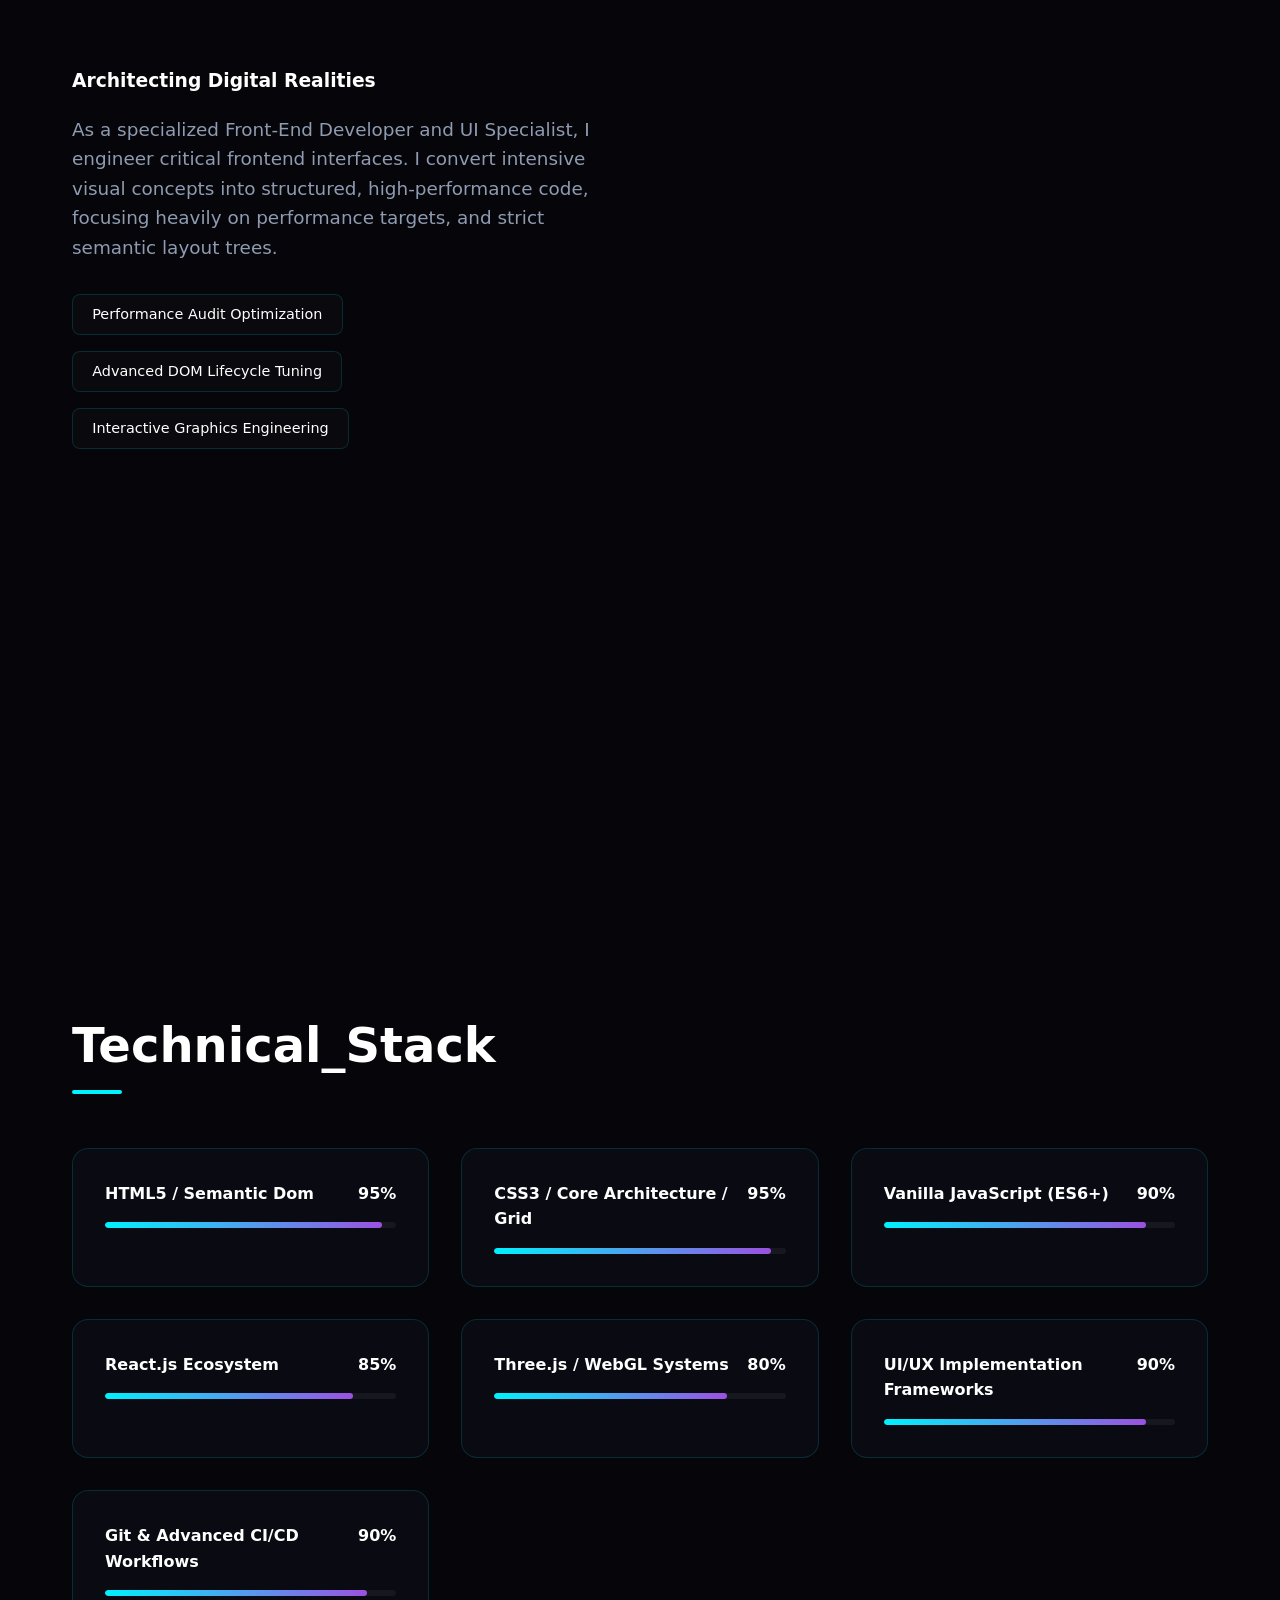
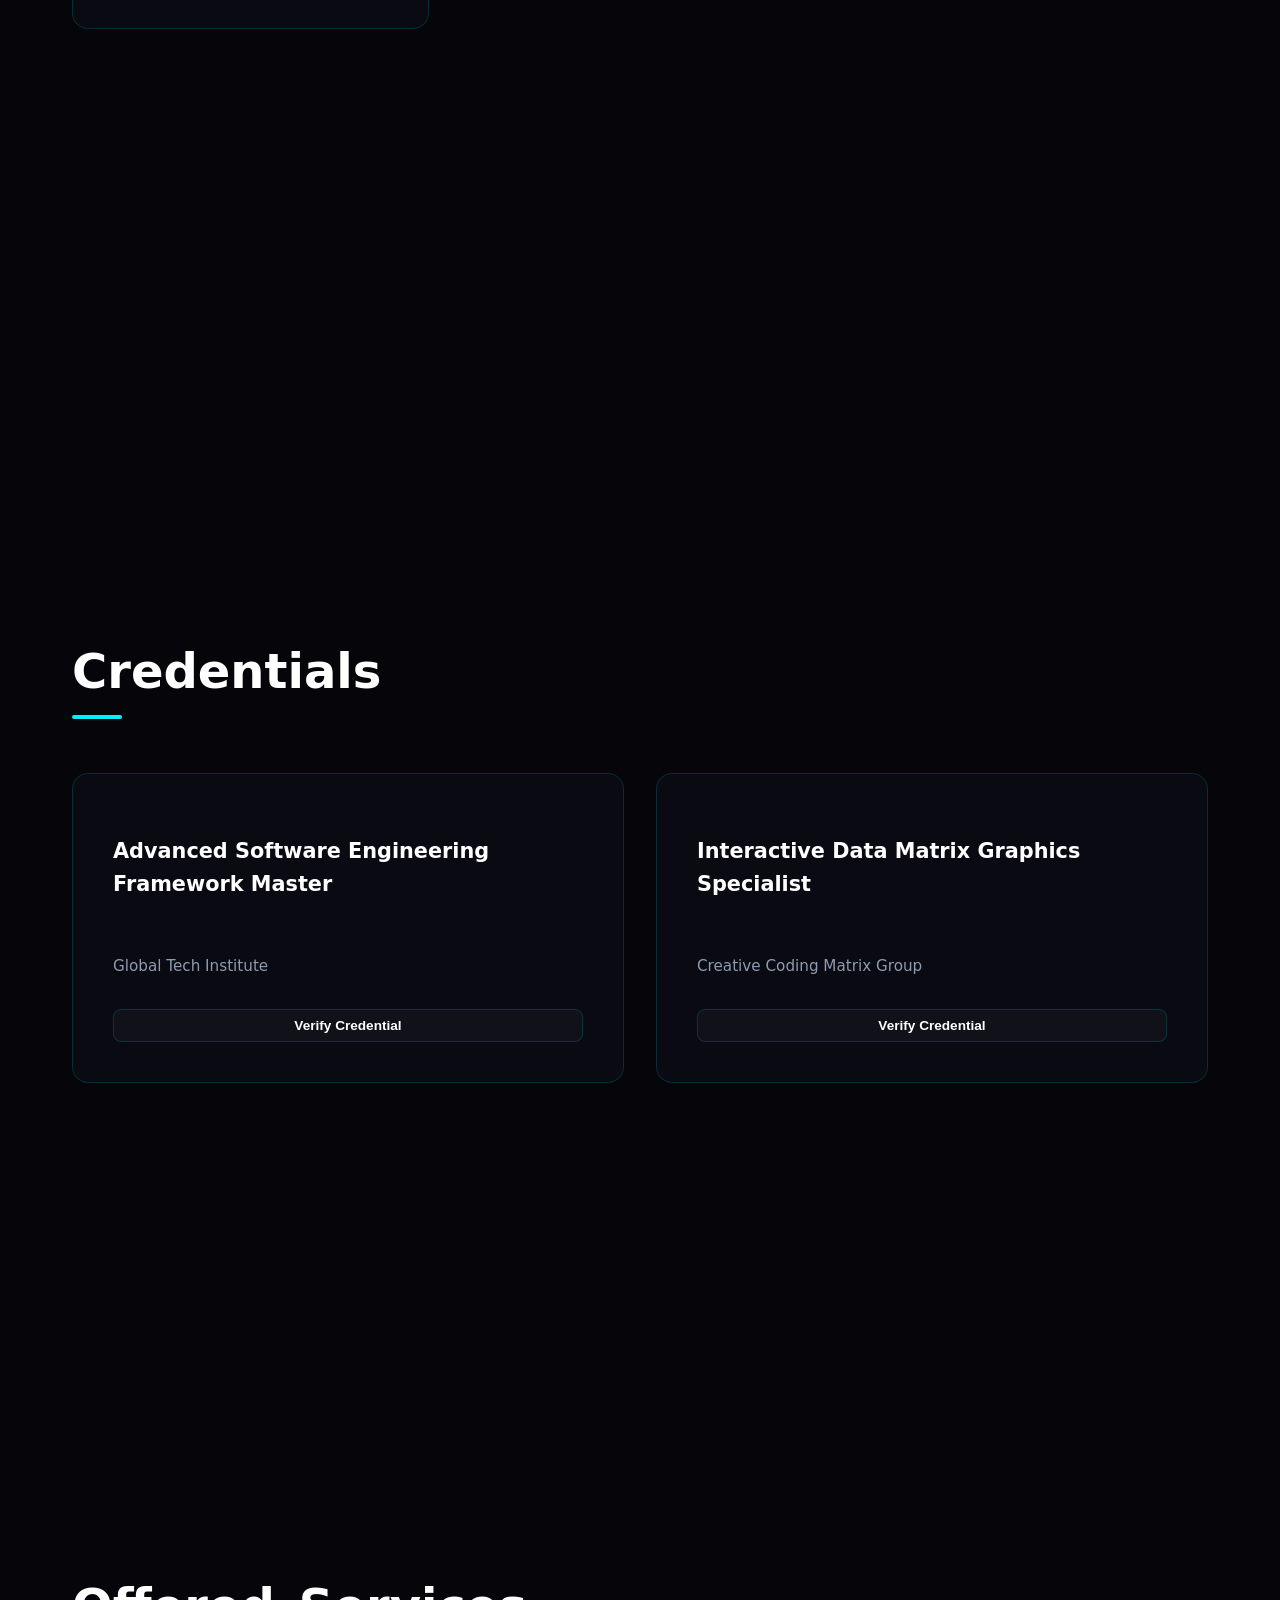
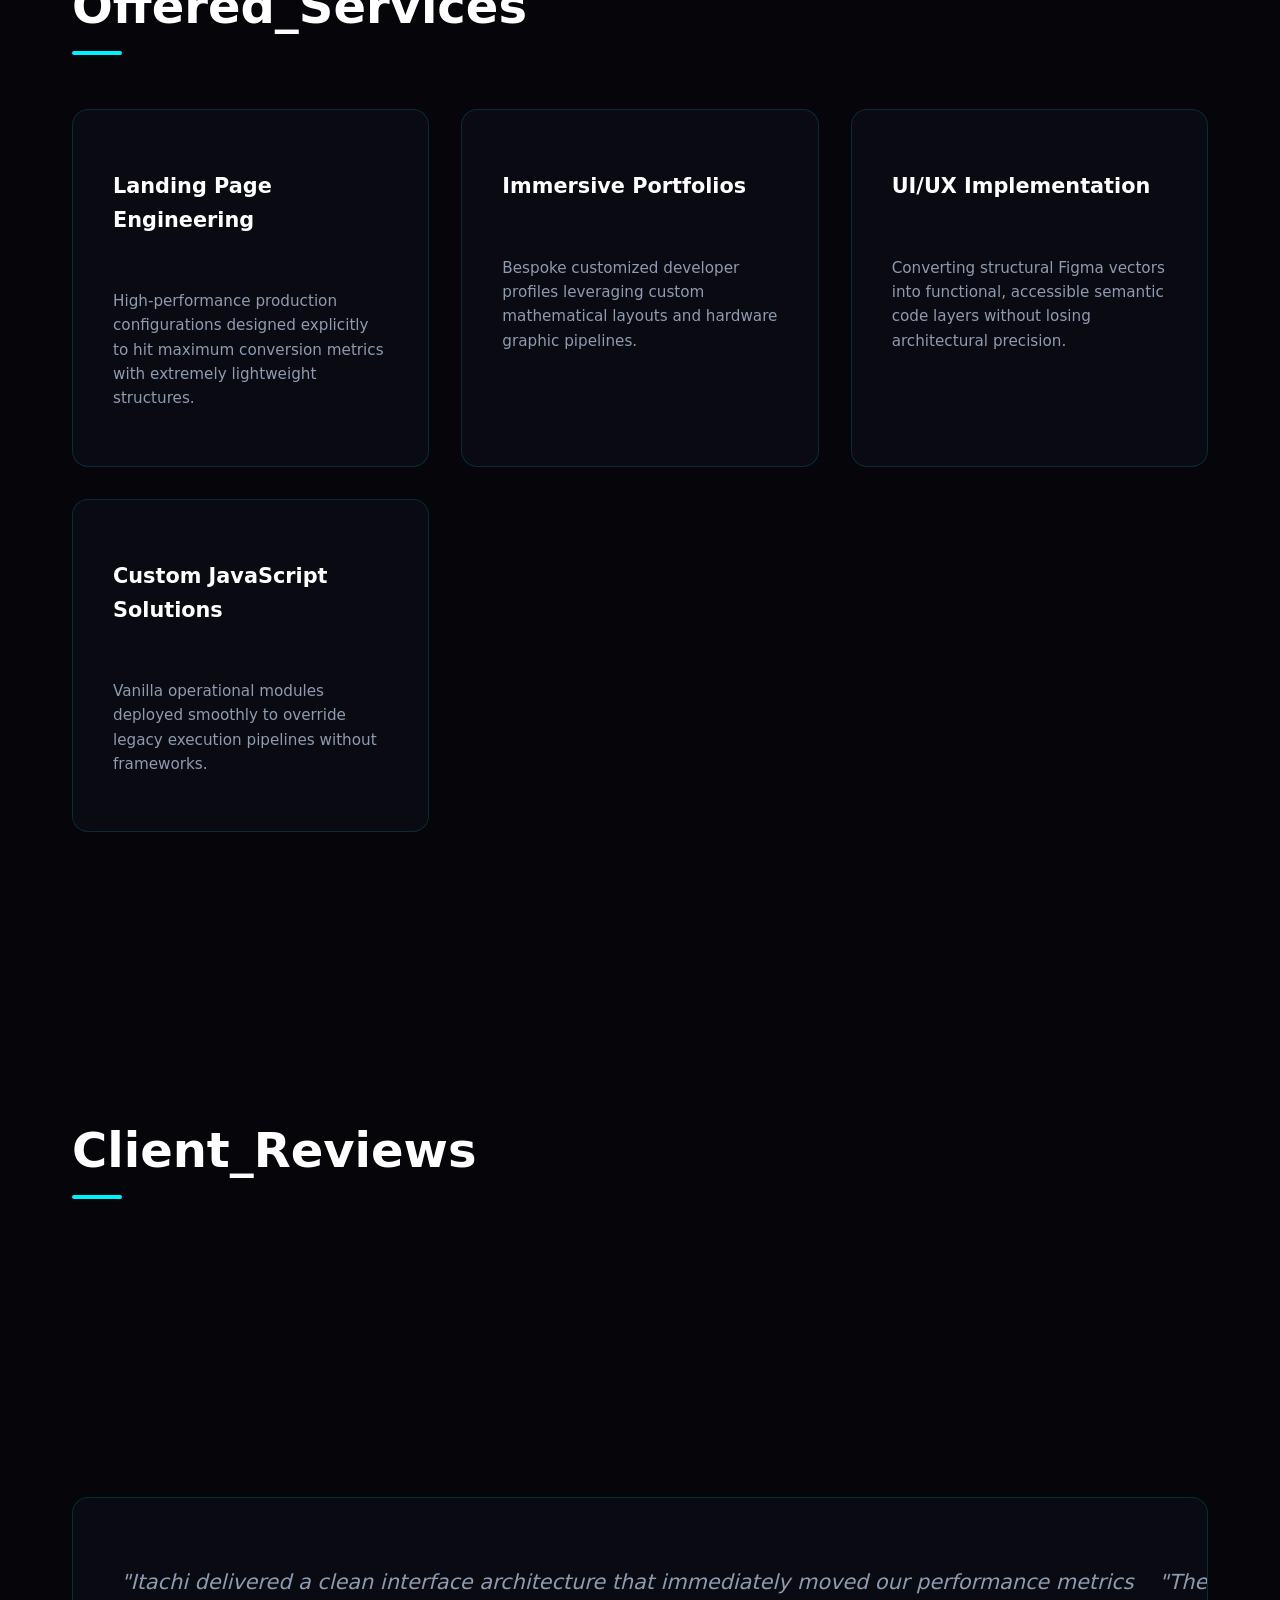
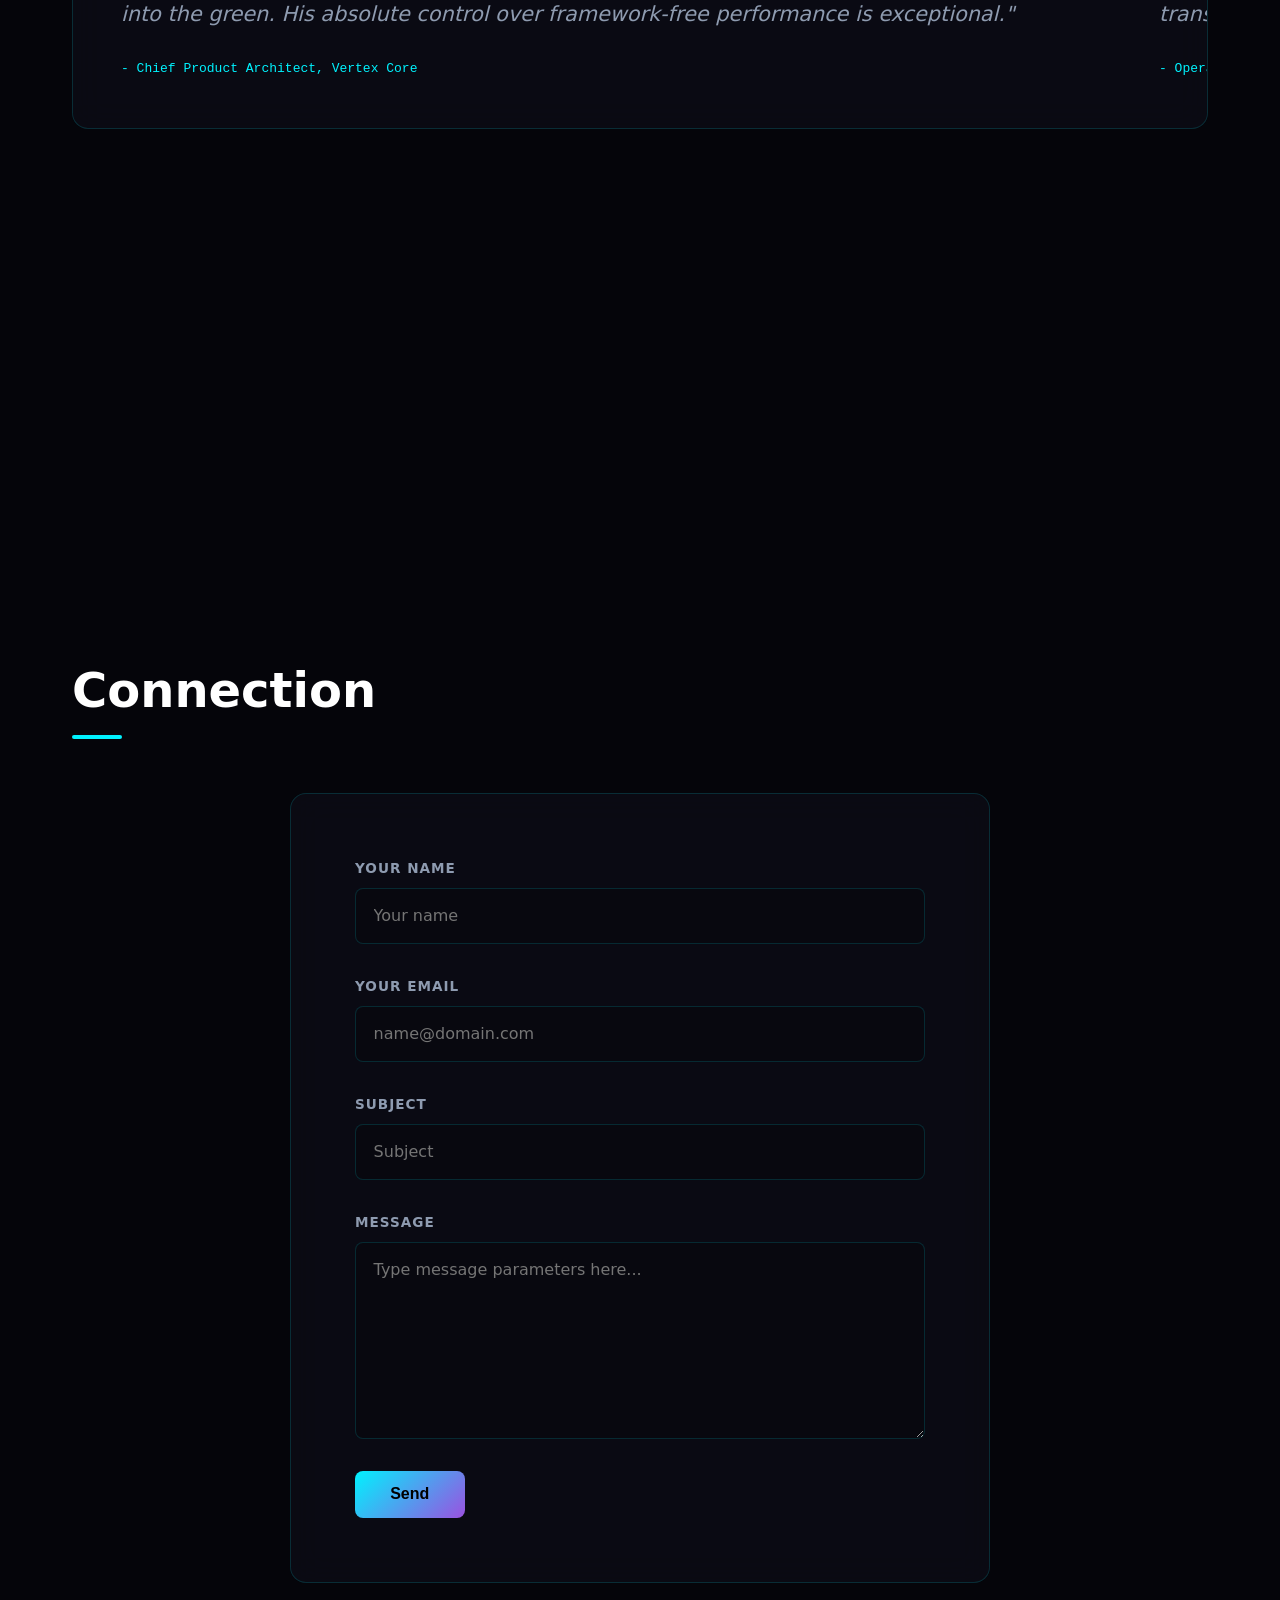
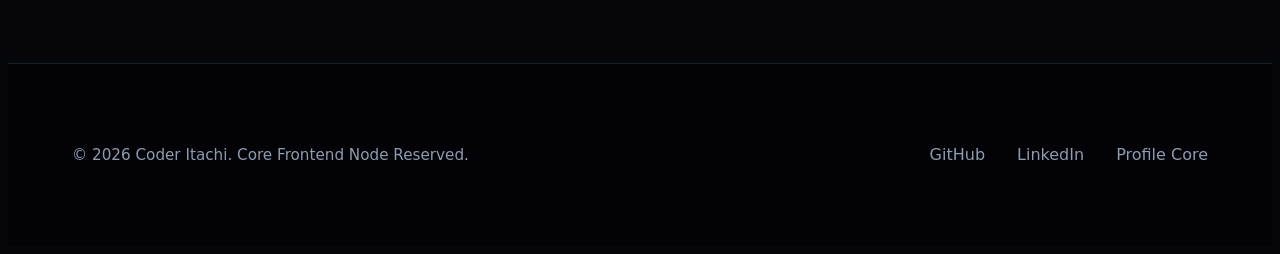
==== commit 016b09b0: "Update resume.html" ====
--- a/resume.html
+++ b/resume.html
@@ -1,1430 +1,1556 @@
-<!DOCTYPE html>
-<html lang="en" data-theme="dark">
-<head>
-    <meta charset="UTF-8">
-    <meta name="viewport" content="width=device-width, initial-scale=1.0">
-    <meta name="description" content="Portfolio of Coder Itachi - Premium Front-End Developer & UI Specialist. Featuring high-performance web experiences.">
-    <title>Coder Itachi | Premium Front-End Developer & UI Specialist</title>
-    <style>
-            
-            /* --- THEME CUSTOM VARIABLE DICTIONARY --- */
+
+
+<!DOCTYPE html>  <html lang="en" data-theme="dark">  
+<head>  
+    <meta charset="UTF-8">  
+    <meta name="viewport" content="width=device-width, initial-scale=1.0">  
+    <meta name="description" content="Portfolio of Coder Itachi - Premium Front-End Developer & UI Specialist. Featuring high-performance web experiences.">  
+    <title>Coder Itachi | Premium Front-End Developer & UI Specialist</title>  
+    <style>  /* --- THEME CUSTOM VARIABLE DICTIONARY --- */
+
 :root {
-    --bg-primary: #05050a;
-    --bg-surface: rgba(10, 10, 20, 0.7);
-    --bg-card: rgba(18, 18, 32, 0.45);
-    --border-color: rgba(0, 242, 254, 0.15);
-    --border-hover: rgba(0, 242, 254, 0.4);
-    --text-primary: #ffffff;
-    --text-secondary: #8e9bb0;
-    --accent-cyan: #00f2fe;
-    --accent-purple: #9b51e0;
-    --glow-effect: 0 0 20px rgba(0, 242, 254, 0.35);
-    --glass-blur: blur(16px);
-    --font-system: system-ui, -apple-system, BlinkMacSystemFont, 'Segoe UI', Roboto, sans-serif;
-    --transition-premium: all 0.5s cubic-bezier(0.2, 0.8, 0.2, 1);
+--bg-primary: #05050a;
+--bg-surface: rgba(10, 10, 20, 0.7);
+--bg-card: rgba(18, 18, 32, 0.45);
+--border-color: rgba(0, 242, 254, 0.15);
+--border-hover: rgba(0, 242, 254, 0.4);
+--text-primary: #ffffff;
+--text-secondary: #8e9bb0;
+--accent-cyan: #00f2fe;
+--accent-purple: #9b51e0;
+--glow-effect: 0 0 20px rgba(0, 242, 254, 0.35);
+--glass-blur: blur(16px);
+--font-system: system-ui, -apple-system, BlinkMacSystemFont, 'Segoe UI', Roboto, sans-serif;
+--transition-premium: all 0.5s cubic-bezier(0.2, 0.8, 0.2, 1);
 }
 
 /* --- RESET & ACCESSIBILITY ROOT --- */
-* {
-    box-sizing: border-box;
-    margin: 0;
-    padding: -1;
-}
+
+{
+box-sizing: border-box;
+margin: 0;
+padding: -1;
+}
+
 
 body {
-    font-family: var(--font-system);
-    background-color: var(--bg-primary);
-    color: var(--text-primary);
-    overflow-x: hidden;
-    line-height: 1.6;
-    -webkit-font-smoothing: antialiased;
+font-family: var(--font-system);
+background-color: var(--bg-primary);
+color: var(--text-primary);
+overflow-x: hidden;
+line-height: 1.6;
+-webkit-font-smoothing: antialiased;
 }
 
 /* Hide native scrollbars to enforce premium layout metrics */
 body::-webkit-scrollbar {
-    width: 6px;
+width: 6px;
 }
 body::-webkit-scrollbar-track {
-    background: var(--bg-primary);
+background: var(--bg-primary);
 }
 body::-webkit-scrollbar-thumb {
-    background: var(--border-color);
-    border-radius: 3px;
+background: var(--border-color);
+border-radius: 3px;
 }
 body::-webkit-scrollbar-thumb:hover {
-    background: var(--accent-cyan);
+background: var(--accent-cyan);
 }
 
 /* --- HARDWARE CURSOR & INDICATORS --- */
 #custom-cursor, #custom-cursor-dot {
-    position: fixed;
-    top: 0;
-    left: 0;
-    border-radius: 50%;
-    pointer-events: none;
-    transform: translate(-50%, -50%);
-    z-index: 99999;
-    transition: width 0.2s, height 0.2s, background-color 0.2s;
+position: fixed;
+top: 0;
+left: 0;
+border-radius: 50%;
+pointer-events: none;
+transform: translate(-50%, -50%);
+z-index: 99999;
+transition: width 0.2s, height 0.2s, background-color 0.2s;
 }
 #custom-cursor {
-    width: 25px;
-    height: 25px;
-    border: 1px solid var(--accent-cyan);
-    box-shadow: var(--glow-effect);
+width: 25px;
+height: 25px;
+border: 1px solid var(--accent-cyan);
+box-shadow: var(--glow-effect);
 }
 #custom-cursor-dot {
-    width: 5px;
-    height: 5px;
-    background-color: var(--accent-purple);
+width: 5px;
+height: 5px;
+background-color: var(--accent-purple);
 }
 @media (max-width: 1024px) {
-    #custom-cursor, #custom-cursor-dot { display: none !important; }
+#custom-cursor, #custom-cursor-dot { display: none !important; }
 }
 
 #scroll-progress {
-    position: fixed;
-    top: 0;
-    left: 0;
-    width: 0%;
-    height: 3px;
-    background: linear-gradient(90deg, var(--accent-cyan), var(--accent-purple));
-    z-index: 100000;
+position: fixed;
+top: 0;
+left: 0;
+width: 0%;
+height: 3px;
+background: linear-gradient(90deg, var(--accent-cyan), var(--accent-purple));
+z-index: 100000;
 }
 
 #particle-canvas {
-    position: fixed;
-    top: 0;
-    left: 0;
-    width: 100vw;
-    height: 100vh;
-    z-index: -1;
-    pointer-events: none;
+position: fixed;
+top: 0;
+left: 0;
+width: 100vw;
+height: 100vh;
+z-index: -1;
+pointer-events: none;
 }
 
 /* --- PRELOADER ENGINE --- */
 #preloader {
-    position: fixed;
-    top: 0;
-    left: 0;
-    width: 100vw;
-    height: 100vh;
-    background-color: var(--bg-primary);
-    z-index: 200000;
-    display: flex;
-    justify-content: center;
-    align-items: center;
-    transition: opacity 0.6s ease, transform 0.6s ease;
+position: fixed;
+top: 0;
+left: 0;
+width: 100vw;
+height: 100vh;
+background-color: var(--bg-primary);
+z-index: 200000;
+display: flex;
+justify-content: center;
+align-items: center;
+transition: opacity 0.6s ease, transform 0.6s ease;
 }
 .preloader-content {
-    width: 200px;
-    display: flex;
-    flex-direction: column;
-    gap: 1rem;
+width: 200px;
+display: flex;
+flex-direction: column;
+gap: 1rem;
 }
 .preloader-matrix {
-    font-family: monospace;
-    color: var(--accent-cyan);
-    text-align: center;
-    letter-spacing: 2px;
+font-family: monospace;
+color: var(--accent-cyan);
+text-align: center;
+letter-spacing: 2px;
 }
 .preloader-bar {
-    width: 100%;
-    height: 2px;
-    background: rgba(255,255,255,0.05);
-    border-radius: 2px;
-    overflow: hidden;
+width: 100%;
+height: 2px;
+background: rgba(255,255,255,0.05);
+border-radius: 2px;
+overflow: hidden;
 }
 .preloader-progress {
-    width: 0%;
-    height: 100%;
-    background: var(--accent-cyan);
-    transition: width 0.1s linear;
+width: 0%;
+height: 100%;
+background: var(--accent-cyan);
+transition: width 0.1s linear;
 }
 
 /* --- REUSABLE GLASS COMPONENTS & LAYOUTS --- */
 .container {
-    max-width: 1400px;
-    margin: 0 auto;
-    padding: 0 4rem;
+max-width: 1400px;
+margin: 0 auto;
+padding: 0 4rem;
 }
 
 .glass-panel {
-    background: var(--bg-card);
-    backdrop-filter: var(--glass-blur);
-    -webkit-backdrop-filter: var(--glass-blur);
-    border: 1px solid var(--border-color);
-    border-radius: 16px;
-    transition: var(--transition-premium);
+background: var(--bg-card);
+backdrop-filter: var(--glass-blur);
+-webkit-backdrop-filter: var(--glass-blur);
+border: 1px solid var(--border-color);
+border-radius: 16px;
+transition: var(--transition-premium);
 }
 .glass-panel:hover {
-    border-color: var(--border-hover);
-    box-shadow: var(--glow-effect);
+border-color: var(--border-hover);
+box-shadow: var(--glow-effect);
 }
 
 .gradient-text {
-    background: linear-gradient(135deg, var(--accent-cyan), var(--accent-purple));
-    -webkit-background-clip: text;
-    -webkit-text-fill-color: transparent;
+background: linear-gradient(135deg, var(--accent-cyan), var(--accent-purple));
+-webkit-background-clip: text;
+-webkit-text-fill-color: transparent;
 }
 
 .section-title {
-    font-size: 3rem;
-    font-weight: 800;
-    margin-bottom: 4rem;
-    position: relative;
-    display: inline-block;
+font-size: 3rem;
+font-weight: 800;
+margin-bottom: 4rem;
+position: relative;
+display: inline-block;
 }
 .section-title::after {
-    content: '';
-    position: absolute;
-    bottom: -10px;
-    left: 0;
-    width: 50px;
-    height: 4px;
-    background: var(--accent-cyan);
-    border-radius: 2px;
+content: '';
+position: absolute;
+bottom: -10px;
+left: 0;
+width: 50px;
+height: 4px;
+background: var(--accent-cyan);
+border-radius: 2px;
 }
 
 section {
-    padding: 10rem 0 5rem 0;
-    min-height: 100vh;
-    display: flex;
-    flex-direction: column;
-    justify-content: center;
+padding: 10rem 0 5rem 0;
+min-height: 100vh;
+display: flex;
+flex-direction: column;
+justify-content: center;
 }
 
 /* --- SCROLL ANIMATION STATES --- */
 .reveal {
-    opacity: 0;
-    transform: translateY(50px) scale(0.98);
-    transition: opacity 0.8s cubic-bezier(0.2, 0.8, 0.2, 1), transform 0.8s cubic-bezier(0.2, 0.8, 0.2, 1);
+opacity: 0;
+transform: translateY(50px) scale(0.98);
+transition: opacity 0.8s cubic-bezier(0.2, 0.8, 0.2, 1), transform 0.8s cubic-bezier(0.2, 0.8, 0.2, 1);
 }
 .reveal.active {
-    opacity: 1;
-    transform: translateY(0) scale(1);
+opacity: 1;
+transform: translateY(0) scale(1);
 }
 
 /* --- BUTTON MATRIX --- */
 .btn {
-    display: inline-flex;
-    align-items: center;
-    justify-content: center;
-    padding: 0.9rem 2.2rem;
-    border-radius: 8px;
-    font-size: 1rem;
-    font-weight: 600;
-    cursor: pointer;
-    text-decoration: none;
-    transition: var(--transition-premium);
-    border: none;
+display: inline-flex;
+align-items: center;
+justify-content: center;
+padding: 0.9rem 2.2rem;
+border-radius: 8px;
+font-size: 1rem;
+font-weight: 600;
+cursor: pointer;
+text-decoration: none;
+transition: var(--transition-premium);
+border: none;
 }
 .btn-primary {
-    background: linear-gradient(135deg, var(--accent-cyan), var(--accent-purple));
-    color: #000000;
+background: linear-gradient(135deg, var(--accent-cyan), var(--accent-purple));
+color: #000000;
 }
 .btn-primary:hover {
-    transform: translateY(-3px);
-    box-shadow: 0 10px 25px rgba(0, 242, 254, 0.4);
+transform: translateY(-3px);
+box-shadow: 0 10px 25px rgba(0, 242, 254, 0.4);
 }
 .btn-secondary {
-    background: rgba(255, 255, 255, 0.03);
-    color: var(--text-primary);
-    border: 1px solid var(--border-color);
+background: rgba(255, 255, 255, 0.03);
+color: var(--text-primary);
+border: 1px solid var(--border-color);
 }
 .btn-secondary:hover {
-    background: rgba(255, 255, 255, 0.07);
-    border-color: var(--accent-cyan);
-    transform: translateY(-3px);
+background: rgba(255, 255, 255, 0.07);
+border-color: var(--accent-cyan);
+transform: translateY(-3px);
 }
 .btn-sm {
-    padding: 0.5rem 1.2rem;
-    font-size: 0.85rem;
+padding: 0.5rem 1.2rem;
+font-size: 0.85rem;
 }
 
 /* --- HEADER SYSTEM --- */
 .header {
-    position: fixed;
-    top: 0;
-    left: 0;
-    width: 100%;
-    padding: 1.5rem 4rem;
-    display: flex;
-    justify-content: space-between;
-    align-items: center;
-    z-index: 1000;
-    background: var(--bg-surface);
-    backdrop-filter: var(--glass-blur);
-    -webkit-backdrop-filter: var(--glass-blur);
-    border-bottom: 1px solid var(--border-color);
+position: fixed;
+top: 0;
+left: 0;
+width: 100%;
+padding: 1.5rem 4rem;
+display: flex;
+justify-content: space-between;
+align-items: center;
+z-index: 1000;
+background: var(--bg-surface);
+backdrop-filter: var(--glass-blur);
+-webkit-backdrop-filter: var(--glass-blur);
+border-bottom: 1px solid var(--border-color);
 }
 .logo {
-    font-size: 1.8rem;
-    font-weight: 900;
-    color: var(--text-primary);
-    text-decoration: none;
-    letter-spacing: 1px;
+font-size: 1.8rem;
+font-weight: 900;
+color: var(--text-primary);
+text-decoration: none;
+letter-spacing: 1px;
 }
 .logo span { color: var(--accent-cyan); }
 .nav-menu {
-    display: flex;
-    list-style: none;
-    gap: 2.5rem;
+display: flex;
+list-style: none;
+gap: 2.5rem;
 }
 .nav-link {
-    color: var(--text-secondary);
-    text-decoration: none;
-    font-weight: 500;
-    transition: var(--transition-premium);
+color: var(--text-secondary);
+text-decoration: none;
+font-weight: 500;
+transition: var(--transition-premium);
 }
 .nav-link:hover, .nav-link.active {
-    color: var(--accent-cyan);
+color: var(--accent-cyan);
 }
 .hamburger {
-    display: none;
-    flex-direction: column;
-    gap: 6px;
-    border: none;
-    background: none;
-    cursor: pointer;
+display: none;
+flex-direction: column;
+gap: 6px;
+border: none;
+background: none;
+cursor: pointer;
 }
 .hamburger span {
-    width: 24px;
-    height: 2px;
-    background-color: var(--text-primary);
-    transition: var(--transition-premium);
+width: 24px;
+height: 2px;
+background-color: var(--text-primary);
+transition: var(--transition-premium);
 }
 
 /* --- HERO DESIGN CONFIGURATIONS --- */
 .hero-grid {
-    display: grid;
-    grid-template-columns: 1.2fr 0.8fr;
-    gap: 4rem;
-    align-items: center;
+display: grid;
+grid-template-columns: 1.2fr 0.8fr;
+gap: 4rem;
+align-items: center;
 }
 .hero-badge {
-    display: inline-block;
-    padding: 0.4rem 1rem;
-    background: rgba(0, 242, 254, 0.07);
-    border: 1px solid var(--border-color);
-    border-radius: 20px;
-    color: var(--accent-cyan);
-    font-size: 0.85rem;
-    font-family: monospace;
-    margin-bottom: 1.5rem;
+display: inline-block;
+padding: 0.4rem 1rem;
+background: rgba(0, 242, 254, 0.07);
+border: 1px solid var(--border-color);
+border-radius: 20px;
+color: var(--accent-cyan);
+font-size: 0.85rem;
+font-family: monospace;
+margin-bottom: 1.5rem;
 }
 .hero-title {
-    font-size: 4.5rem;
-    font-weight: 900;
-    line-height: 1.1;
-    margin-bottom: 1rem;
+font-size: 4.5rem;
+font-weight: 900;
+line-height: 1.1;
+margin-bottom: 1rem;
 }
 .typewriter-container {
-    font-size: 1.8rem;
-    font-weight: 600;
-    margin-bottom: 1.5rem;
-    display: flex;
-    gap: 0.5rem;
+font-size: 1.8rem;
+font-weight: 600;
+margin-bottom: 1.5rem;
+display: flex;
+gap: 0.5rem;
 }
 .static-txt { color: var(--text-primary); }
 #typewriter-text { color: var(--accent-cyan); }
 .typewriter-cursor::after {
-    content: '|';
-    animation: blink 0.8s step-end infinite;
+content: '|';
+animation: blink 0.8s step-end infinite;
 }
 .hero-tagline {
-    font-size: 1.2rem;
-    color: var(--text-secondary);
-    margin-bottom: 3rem;
-    max-width: 600px;
+font-size: 1.2rem;
+color: var(--text-secondary);
+margin-bottom: 3rem;
+max-width: 600px;
 }
 .hero-cta-group {
-    display: flex;
-    gap: 1.5rem;
+display: flex;
+gap: 1.5rem;
 }
 .avatar-glow-wrapper {
-    position: relative;
-    width: 100%;
-    max-width: 380px;
-    aspect-ratio: 1;
-    margin: 0 auto;
+position: relative;
+width: 100%;
+max-width: 380px;
+aspect-ratio: 1;
+margin: 0 auto;
 }
 .avatar-glow-wrapper::before {
-    content: '';
-    position: absolute;
-    top: -5%; left: -5%; width: 110%; height: 110%;
-    background: radial-gradient(circle, rgba(155,81,224,0.2) 0%, rgba(0,242,254,0.05) 50%, transparent 100%);
-    z-index: -1;
+content: '';
+position: absolute;
+top: -5%; left: -5%; width: 110%; height: 110%;
+background: radial-gradient(circle, rgba(155,81,224,0.2) 0%, rgba(0,242,254,0.05) 50%, transparent 100%);
+z-index: -1;
 }
 .avatar-frame {
-    width: 100%;
-    height: 100%;
-    border-radius: 24px;
-    border: 1px solid var(--border-color);
-    background: var(--bg-card);
-    padding: 2rem;
-    display: flex;
-    justify-content: center;
-    align-items: center;
+width: 100%;
+height: 100%;
+border-radius: 24px;
+border: 1px solid var(--border-color);
+background: var(--bg-card);
+padding: 2rem;
+display: flex;
+justify-content: center;
+align-items: center;
 }
 .placeholder-avatar {
-    width: 100%;
-    height: 100%;
-    background: url(pic.jpg);
-    bacbackground-size: 300;
-    border-radius:100%;
+width: 100%;
+height: 100%;
+background-image: url('pic.jpg');
+background-size: cover;
+background-position: center;
+background-repeat: no-repeat;
+border-radius:100%;
 }
 
 /* --- ABOUT ME SECTION ELEMENTS --- */
 .about-layout {
-    display: grid;
-    grid-template-columns: 1fr 1fr;
-    gap: 4rem;
+display: grid;
+grid-template-columns: 1fr 1fr;
+gap: 4rem;
 }
 .premium-para {
-    font-size: 1.15rem;
-    color: var(--text-secondary);
-    margin-bottom: 2rem;
+font-size: 1.15rem;
+color: var(--text-secondary);
+margin-bottom: 2rem;
 }
 .strengths-tags {
-    display: flex;
-    gap: 1rem;
-    flex-wrap: wrap;
+display: flex;
+gap: 1rem;
+flex-wrap: wrap;
 }
 .strength-badge {
-    padding: 0.5rem 1.2rem;
-    background: rgba(255,255,255,0.02);
-    border: 1px solid var(--border-color);
-    border-radius: 8px;
-    font-size: 0.9rem;
+padding: 0.5rem 1.2rem;
+background: rgba(255,255,255,0.02);
+border: 1px solid var(--border-color);
+border-radius: 8px;
+font-size: 0.9rem;
+}
+.strength-badge:hover{
+box-shadow:0 0 10px aqua;
+transition:0.60s;
+
 }
 .stats-grid {
-    display: grid;
-    grid-template-columns: 1fr 1fr;
-    gap: 2rem;
+display: grid;
+grid-template-columns: 1fr 1fr;
+gap: 2rem;
 }
 .stat-card {
-    padding: 3rem 2rem;
-    text-align: center;
+padding: 3rem 2rem;
+text-align: center;
 }
 .stat-number {
-    font-size: 4rem;
-    font-weight: 800;
-    margin-bottom: 0.5rem;
+font-size: 4rem;
+font-weight: 800;
+margin-bottom: 0.5rem;
 }
 .stat-label {
-    color: var(--text-secondary);
-    font-size: 0.95rem;
+color: var(--text-secondary);
+font-size: 0.95rem;
 }
 
 /* --- TECHNICAL SKILLS PRESENTATION LAYER --- */
 .skills-layout-grid {
-    display: grid;
-    grid-template-columns: repeat(auto-fit, minmax(300px, 1fr));
-    gap: 2rem;
+display: grid;
+grid-template-columns: repeat(auto-fit, minmax(300px, 1fr));
+gap: 2rem;
 }
 .skill-card {
-    padding: 2rem;
+padding: 2rem;
 }
 .skill-meta {
-    display: flex;
-    justify-content: space-between;
-    margin-bottom: 1rem;
-    font-weight: 600;
+display: flex;
+justify-content: space-between;
+margin-bottom: 1rem;
+font-weight: 600;
 }
 .progress-track {
-    width: 100%;
-    height: 6px;
-    background: rgba(255,255,255,0.05);
-    border-radius: 3px;
-    overflow: hidden;
+width: 100%;
+height: 6px;
+background: rgba(255,255,255,0.05);
+border-radius: 3px;
+overflow: hidden;
 }
 .progress-fill {
-    width: 0%;
-    height: 100%;
-    background: linear-gradient(90deg, var(--accent-cyan), var(--accent-purple));
-    border-radius: 3px;
-    transition: width 1.5s cubic-bezier(0.1, 1, 0.1, 1);
+width: 0%;
+height: 100%;
+background: linear-gradient(90deg, var(--accent-cyan), var(--accent-purple));
+border-radius: 3px;
+transition: width 4.5s cubic-bezier(0.7, 1, 0.8, 1);
 }
 
 /* --- EXPERIENCES & EDUCATION TIMELINES --- */
 .timeline-tree {
-    position: relative;
-    max-width: 900px;
-    margin: 0 auto;
-    padding-left: 2rem;
-    border-left: 1px solid var(--border-color);
+position: relative;
+max-width: 900px;
+margin: 0 auto;
+padding-left: 2rem;
+border-left: 1px solid var(--border-color);
 }
 .timeline-block {
-    position: relative;
-    margin-bottom: 4rem;
+position: relative;
+margin-bottom: 4rem;
 }
 .timeline-pointer {
-    position: absolute;
-    left: calc(-2rem - 6px);
-    top: 2.5rem;
-    width: 11px;
-    height: 11px;
-    border-radius: 50%;
-    background-color: var(--accent-cyan);
-    box-shadow: var(--glow-effect);
+position: absolute;
+left: calc(-2rem - 6px);
+top: 2.5rem;
+width: 11px;
+height: 11px;
+border-radius: 50%;
+background-color: var(--accent-cyan);
+box-shadow: var(--glow-effect);
 }
 .timeline-card {
-    padding: 2.5rem;
+padding: 2.5rem;
 }
 .timeline-duration {
-    font-family: monospace;
-    color: var(--accent-cyan);
-    font-size: 0.9rem;
-    margin-bottom: 0.5rem;
-    display: block;
+font-family: monospace;
+color: var(--accent-cyan);
+font-size: 0.9rem;
+margin-bottom: 0.5rem;
+display: block;
 }
 .timeline-role {
-    font-size: 1.5rem;
-    font-weight: 700;
-    margin-bottom: 0.25rem;
+font-size: 1.5rem;
+font-weight: 700;
+margin-bottom: 0.25rem;
 }
 .timeline-org {
-    color: var(--text-secondary);
-    font-weight: 500;
-    margin-bottom: 1rem;
+color: var(--text-secondary);
+font-weight: 500;
+margin-bottom: 1rem;
 }
 
 /* --- SHOWCASE COMPONENT GRID --- */
 .showcase-grid {
-    display: grid;
-    grid-template-columns: repeat(auto-fit, minmax(340px, 1fr));
-    gap: 2.5rem;
+display: grid;
+grid-template-columns: repeat(auto-fit, minmax(340px, 1fr));
+gap: 2.5rem;
 }
 .project-card {
-    overflow: hidden;
-    display: flex;
-    flex-direction: column;
+overflow: hidden;
+display: flex;
+flex-direction: column;
 }
 .project-media-frame {
-    width: 100%;
-    aspect-ratio: 16/10;
-    border-bottom: 1px solid var(--border-color);
-    background: rgba(0,0,0,0.2);
+width: 100%;
+aspect-ratio: 16/10;
+border-bottom: 1px solid var(--border-color);
+background: rgba(0,0,0,0.2);
 }
 .project-wireframe {
-    width: 100%;
-    height: 100%;
+width: 100%;
+height: 100%;
 }
 .project-body {
-    padding: 2rem;
-    display: flex;
-    flex-direction: column;
-    flex-grow: 1;
+padding: 2rem;
+display: flex;
+flex-direction: column;
+flex-grow: 1;
 }
 .project-card-title {
-    font-size: 1.4rem;
-    margin-bottom: 0.75rem;
+font-size: 1.4rem;
+margin-bottom: 0.75rem;
 }
 .project-card-desc {
-    color: var(--text-secondary);
-    font-size: 0.95rem;
-    margin-bottom: 1.5rem;
+color: var(--text-secondary);
+font-size: 0.95rem;
+margin-bottom: 1.5rem;
 }
 .project-tags {
-    display: flex;
-    gap: 0.5rem;
-    flex-wrap: wrap;
-    margin-bottom: 2rem;
+display: flex;
+gap: 0.5rem;
+flex-wrap: wrap;
+margin-bottom: 2rem;
 }
 .p-badge {
-    font-size: 0.8rem;
-    padding: 0.25rem 0.75rem;
-    background: rgba(255,255,255,0.03);
-    border: 1px solid var(--border-color);
-    color: var(--text-secondary);
-    border-radius: 4px;
+font-size: 0.8rem;
+padding: 0.25rem 0.75rem;
+background: rgba(255,255,255,0.03);
+border: 1px solid var(--border-color);
+color: var(--text-secondary);
+border-radius: 4px;
 }
 .project-links {
-    display: flex;
-    gap: 1rem;
-    margin-top: auto;
+display: flex;
+gap: 1rem;
+margin-top: auto;
 }
 
 /* --- CERTIFICATIONS & SERVICES --- */
 .cert-grid, .services-grid {
-    display: grid;
-    grid-template-columns: repeat(auto-fit, minmax(280px, 1fr));
-    gap: 2rem;
+display: grid;
+grid-template-columns: repeat(auto-fit, minmax(280px, 1fr));
+gap: 2rem;
 }
 .cert-card, .service-card {
-    padding: 2.5rem;
-    display: flex;
-    flex-direction: column;
-    gap: 1rem;
+padding: 2.5rem;
+display: flex;
+flex-direction: column;
+gap: 1rem;
 }
 .cert-title, .service-title {
-    font-size: 1.3rem;
-    font-weight: 700;
+font-size: 1.3rem;
+font-weight: 700;
 }
 .cert-issuer, .service-desc {
-    color: var(--text-secondary);
-    font-size: 0.95rem;
+color: var(--text-secondary);
+font-size: 0.95rem;
 }
 
 /* --- SLIDING TESTIMONIALS --- */
 .testimonial-slider-container {
-    max-width: 800px;
-    margin: 0 auto;
-    padding: 4rem;
-    overflow: hidden;
+max-width: 100%;
+margin: auto 0;
+padding: 3rem;
+overflow: hidden;
+gap: 6px;
 }
 .testimonial-track {
-    display: flex;
-    transition: transform 0.6s cubic-bezier(0.2, 0.8, 0.2, 1);
+display: flex;
+transition: transform 0.6s cubic-bezier(0.2, 0.2, 0.2, 0.2);
 }
 .testimonial-item {
-    min-width: 104%;
-    display: flex;
-    flex-direction: column;
-    gap: 0.5rem;
+min-width: 100%;
+display: flex;
+flex-direction: column;
+gap: 0.5rem;
 }
 .testimonial-text {
-    font-size: 1.3rem;
-    font-style: italic;
-    color: var(--text-secondary);
-    line-height: 2.7;
+font-size: 1.3rem;
+font-style: italic;
+color: var(--text-secondary);
+line-height: 2rem;
 }
 .testimonial-author {
-    color: var(--accent-cyan);
-    font-weight: 600;
-    font-family: monospace;
+color: var(--accent-cyan);
+font-weight: 500;
+font-family: monospace;
 }
 
 /* --- CONTACT MODULE FORM STYLING --- */
 .contact-layout {
-    max-width: 700px;
-    margin: 0 auto;
-    width: 100%;
+max-width: 700px;
+margin: 0 auto;
+width: 100%;
 }
 .contact-form {
-    padding: 4rem;
-    display: flex;
-    flex-direction: column;
-    gap: 2rem;
+padding: 4rem;
+display: flex;
+flex-direction: column;
+gap: 2rem;
 }
 .form-group {
-    display: flex;
-    flex-direction: column;
-    gap: 0.5rem;
-    position: relative;
+display: flex;
+flex-direction: column;
+gap: 0.5rem;
+position: relative;
 }
 .form-label {
-    font-size: 0.85rem;
-    font-weight: 600;
-    letter-spacing: 1px;
-    text-transform: uppercase;
-    color: var(--text-secondary);
+font-size: 0.85rem;
+font-weight: 600;
+letter-spacing: 1px;
+text-transform: uppercase;
+color: var(--text-secondary);
 }
 .form-input {
-    background: rgba(0,0,0,0.2);
-    border: 1px solid var(--border-color);
-    border-radius: 8px;
-    padding: 1.1rem;
-    color: var(--text-primary);
-    font-family: var(--font-system);
-    font-size: 1rem;
-    transition: var(--transition-premium);
+background: rgba(0,0,0,0.2);
+border: 1px solid var(--border-color);
+border-radius: 8px;
+padding: 1.1rem;
+color: var(--text-primary);
+font-family: var(--font-system);
+font-size: 1rem;
+transition: var(--transition-premium);
 }
 .form-input:focus {
-    outline: none;
-    border-color: var(--accent-cyan);
-    box-shadow: var(--glow-effect);
+outline: none;
+border-color: var(--accent-cyan);
+box-shadow: var(--glow-effect);
 }
 textarea.form-input {
-    min-height: 160px;
-    resize: vertical;
+min-height: 160px;
+resize: vertical;
 }
 .error-msg {
-    font-size: 0.8rem;
-    color: #ff4a4a;
-    display: none;
-    margin-top: 0.25rem;
+font-size: 0.8rem;
+color: #ff4a4a;
+display: none;
+margin-top: 0.25rem;
 }
 .form-group.invalid .error-msg { display: block; }
 .form-group.invalid .form-input { border-color: #ff4a4a; }
 
 /* --- SYSTEM TOAST NOTIFICATIONS --- */
 #toast {
-    position: fixed;
-    bottom: -100px;
-    left: 50%;
-    transform: translateX(-50%);
-    padding: 0.6rem 2.5rem;
-    border-color: var(--accent-cyan);
-    background: rgba(10,10,20,0.95);
-    color: var(--accent-cyan);
-    font-weight: 700;
-    z-index: 210000;
-    box-shadow: var(--glow-effect);
-    transition: bottom 0.5s cubic-bezier(0.175, 0.885, 0.32, 1.275);
+position: fixed;
+bottom: -100px;
+left: 50%;
+transform: translateX(-50%);
+padding: 0.6rem 2.5rem;
+border-color: var(--accent-cyan);
+background: rgba(10,10,20,0.95);
+color: var(--accent-cyan);
+font-weight: 700;
+z-index: 210000;
+box-shadow: var(--glow-effect);
+transition: bottom 0.5s cubic-bezier(0.175, 0.885, 0.32, 1.275);
 }
 #toast.active { bottom: 40px; }
 
 /* --- FOOTER UNIT --- */
 .footer {
-    padding: 4rem;
-    border-top: 1px solid var(--border-color);
-    background: #030307;
-    display: flex;
-    justify-content: space-between;
-    align-items: center;
+padding: 4rem;
+border-top: 1px solid var(--border-color);
+background: #030307;
+display: flex;
+justify-content: space-between;
+align-items: center;
 }
 .copyright { color: var(--text-secondary); font-size: 0.95rem; }
 .footer-links { display: flex; gap: 2rem; }
 .footer-link {
-    color: var(--text-secondary);
-    text-decoration: none;
-    transition: var(--transition-premium);
+color: var(--text-secondary);
+text-decoration: none;
+transition: var(--transition-premium);
 }
 .footer-link:hover { color: var(--accent-cyan); }
 
 /* --- RESPONSIVE MEDIA BREAKPOINTS --- */
 @media (max-width: 1200px) {
-    .container { padding: 0 2.5rem; }
-    .header { padding: 1.5rem 2.5rem; }
-    .hero-title { font-size: 3.5rem; }
+.container { padding: 0 2.5rem; }
+.header { padding: 1.5rem 2.5rem; }
+.hero-title { font-size: 3.5rem; }
 }
 @media (max-width: 992px) {
-    .hero-grid { grid-template-columns: 1fr; text-align: center; gap: 3rem; }
-    .hero-avatar-area { order: -1; }
-    .typewriter-container { justify-content: center; }
-    .hero-cta-group { justify-content: center; }
-    .about-layout { grid-template-columns: 1fr; gap: 3rem; }
-    .footer { flex-direction: column; gap: 2rem; text-align: center; }
+.hero-grid { grid-template-columns: 1fr; text-align: center; gap: 3rem; }
+.hero-avatar-area { order: -1; }
+.typewriter-container { justify-content: center; }
+.hero-cta-group { justify-content: center; }
+.about-layout { grid-template-columns: 1fr; gap: 3rem; }
+.footer { flex-direction: column; gap: 2rem; text-align: center; }
 }
 @media (max-width: 768px) {
-    .hamburger { display: flex; }
-    .nav-menu {
-        position: fixed;
-        top: 83px; left: -100%; width: 100%; height: calc(100vh - 83px);
-        background: rgba(5,5,10,0.98);
-        backdrop-filter: var(--glass-blur);
-        flex-direction: column;
-        align-items: center;
-        padding-top: 4rem;
-        transition: var(--transition-premium);
-    }
-    .nav-menu.active { left: 0; }
-    .section-title { font-size: 2.2rem; }
-    .contact-form { padding: 2.5rem 1.5rem; }
+.hamburger { display: flex; }
+.nav-menu {
+position: fixed;
+top: 83px; left: -100%; width: 100%; height: calc(100vh - 83px);
+background: rgba(5,5,10,0.98);
+backdrop-filter: var(--glass-blur);
+flex-direction: column;
+align-items: center;
+padding-top: 4rem;
+transition: var(--transition-premium);
+}
+.nav-menu.active { left: 0; }
+.section-title { font-size: 2.2rem; }
+.contact-form { padding: 2.5rem 1.5rem; }
 }
 
 /* --- SPECIFIC PRINT CONFIGURATION FOR RESUME DOWNLOADS --- */
 @media print {
-    #particle-canvas, #custom-cursor, #custom-cursor-dot, #scroll-progress, .header, .hamburger, .hero-cta-group, .project-links, .contact-form, .footer, #toast {
-        display: none !important;
-    }
-    body { background: #ffffff !important; color: #000000 !important; font-size: 10pt; }
-    .container { padding: 0 2rem; }
-    section { min-height: auto !important; padding: 2rem 0 !important; page-break-inside: avoid; }
-    .glass-panel { background: none !important; border: 1px solid #000000 !important; color: #000000 !important; backdrop-filter: none !important; box-shadow: none !important; }
-    .gradient-text { -webkit-text-fill-color: initial !important; background: none !important; color: #000000 !important; font-weight: bold; }
-    .progress-track { border: 1px solid #000000; background: none; }
-    .progress-fill { background: #000000 !important; width: var(--print-w) !important; }
-}
-            
-            
-    </style>
-</head>
-<body>
-
-    <div id="preloader">
-        <div class="preloader-content">
-            <div class="preloader-matrix">ITACHI_CORE_INIT</div>
-            <div class="preloader-bar"><div class="preloader-progress"></div></div>
-        </div>
-    </div>
-
-    <div id="custom-cursor"></div>
-    <div id="custom-cursor-dot"></div>
-
-    <div id="scroll-progress"></div>
-
-    <canvas id="particle-canvas"></canvas>
-
-    <header class="header">
-        <a href="#hero" class="logo" aria-label="Coder Itachi Home">ITACHI<span>.</span></a>
-        <nav class="nav-container" aria-label="Main Navigation">
-            <ul class="nav-menu" id="nav-menu">
-                <li><a href="#hero" class="nav-link active">Home</a></li>
-                <li><a href="#about" class="nav-link">About</a></li>
-                <li><a href="#skills" class="nav-link">Skills</a></li>
-                <li><a href="#experience" class="nav-link">Experience</a></li>
-                <li><a href="#projects" class="nav-link">Projects</a></li>
-                <li><a href="#services" class="nav-link">Services</a></li>
-                <li><a href="#contact" class="nav-link">Contact</a></li>
-            </ul>
-        </nav>
-        <button class="hamburger" id="hamburger-btn" aria-expanded="false" aria-label="Toggle Navigation Menu">
-            <span></span><span></span><span></span>
-        </button>
-    </header>
-
-    <main class="container">
-        
-        <section id="hero" class="reveal">
-            <div class="hero-grid">
-                <div class="hero-content">
-                    <div class="hero-badge">SYSTEM_STATUS: AVAILABLE_FOR_HIRE</div>
-                    <h1 class="hero-title">Hi, I'm <span class="gradient-text">Coder Itachi</span></h1>
-                    <div class="typewriter-container" aria-live="polite">
-                        <span class="static-txt">I am a</span>
-                        <span id="typewriter-text" class="typewriter-cursor"></span>
-                    </div>
-                    <p class="hero-tagline">Creating modern, responsive, and high-performance web experiences that bring ideas to life.</p>
-                    <div class="hero-cta-group">
-                        <a href="#contact" class="btn btn-primary">Hire Me</a>
-                        <button class="btn btn-secondary" id="download-cv-btn">Download Resume</button>
-                    </div>
-                </div>
-                <div class="hero-avatar-area">
-                    <div class="avatar-glow-wrapper">
-                        <div class="avatar-frame">
-                            <svg viewBox="0 0 100 100" class="placeholder-avatar" aria-hidden="true">
-                                <defs>
-                                    <linearGradient id="svg-grad" x1="0%" y1="0%" x2="100%" y2="100%">
-                                        <stop offset="0%" stop-color="#00f2fe" />
-                                        <stop offset="100%" stop-color="#9b51e0" />
-                                    </linearGradient>
-                                </defs>
-                                <circle cx="50" cy="50" r="48.7" fill="none" stroke="url(#svg-grad)" stroke-width="1.5"/>
-                                <path d="M50 25 C38 25 30 35 30 48 C30 65 50 80 50 80 C50 80 70 65 70 48 C70 35 62 25 50 25 Z" fill="none" stroke="url(#svg-grad)" stroke-width="1" stroke-dasharray="2 2"/>
-                                <text x="50" y="53" fill="#ffffff" font-family="monospace" font-size="6" text-anchor="middle" letter-spacing="1">U_ARCH</text>
-                            </svg>
-                        </div>
-                    </div>
-                </div>
+#particle-canvas, #custom-cursor, #custom-cursor-dot, #scroll-progress, .header, .hamburger, .hero-cta-group, .project-links, .contact-form, .footer, #toast {
+display: none !important;
+}
+body { background: #ffffff !important; color: #000000 !important; font-size: 10pt; }
+.container { padding: 0 2rem; }
+section { min-height: auto !important; padding: 2rem 0 !important; page-break-inside: avoid; }
+.glass-panel { background: none !important; border: 1px solid #000000 !important; color: #000000 !important; backdrop-filter: none !important; box-shadow: none !important; }
+.gradient-text { -webkit-text-fill-color: initial !important; background: none !important; color: #000000 !important; font-weight: bold; }
+.progress-track { border: 1px solid #000000; background: none; }
+.progress-fill { background: #000000 !important; width: var(--print-w) !important; }
+}
+
+
+
+</style>
+
+</head>  
+<body>  
+<div id="preloader">  
+    <div class="preloader-content">  
+        <div class="preloader-matrix">ITACHI_CORE_INIT</div>  
+        <div class="preloader-bar"><div class="preloader-progress"></div></div>  
+    </div>  
+</div>  
+
+<div id="custom-cursor"></div>  
+<div id="custom-cursor-dot"></div>  
+
+<div id="scroll-progress"></div>  
+
+<canvas id="particle-canvas"></canvas>  
+
+<header class="header">  
+    <a href="#hero" class="logo" aria-label="Coder Itachi Home">ITACHI<span>.</span></a>  
+    <nav class="nav-container" aria-label="Main Navigation">  
+        <ul class="nav-menu" id="nav-menu">  
+            <li><a href="#hero" class="nav-link active">Home</a></li>  
+            <li><a href="#about" class="nav-link">About</a></li>  
+            <li><a href="#skills" class="nav-link">Skills</a></li>  
+            <li><a href="#experience" class="nav-link">Experience</a></li>  
+            <li><a href="#projects" class="nav-link">Projects</a></li>  
+            <li><a href="#services" class="nav-link">Services</a></li>  
+            <li><a href="#contact" class="nav-link">Contact</a></li>  
+        </ul>  
+    </nav>  
+    <button class="hamburger" id="hamburger-btn" aria-expanded="false" aria-label="Toggle Navigation Menu">  
+        <span></span><span></span><span></span>  
+    </button>  
+</header>  
+
+<main class="container">  
+      
+    <section id="hero" class="reveal">  
+        <div class="hero-grid">  
+            <div class="hero-content">  
+                <div class="hero-badge">STATUS: AVAILABLE_FOR_HIRE</div>  
+                <h1 class="hero-title">Hi, I'm <span class="gradient-text">CODER ITACHI</span></h1>  
+                <div class="typewriter-container" aria-live="polite">  
+                    <span class="static-txt">I am a</span>  
+                    <span id="typewriter-text" class="typewriter-cursor"></span>  
+                </div>  
+                <p class="hero-tagline">Creating modern, responsive, and high-performance web experiences that bring ideas to life.</p>  
+                <div class="hero-cta-group">  
+                    <a href="#contact" class="btn btn-primary">Hire Me</a>  
+                      
+                </div>  
+            </div>  
+            <div class="hero-avatar-area">  
+                <div class="avatar-glow-wrapper">  
+                    <div class="avatar-frame">  
+                        <svg viewBox="0 0 100 100" class="placeholder-avatar" aria-hidden="true">  
+                            <defs>  
+                                <linearGradient id="svg-grad" x1="0%" y1="0%" x2="100%" y2="100%">  
+                                    <stop offset="0%" stop-color="red" />  
+                                    <stop offset="100%" stop-color="blue" />  
+                                </linearGradient>  
+                            </defs>  
+                            <circle cx="50" cy="50" r="48.7" fill="none" stroke="url(#svg-grad)" stroke-width="1.5"/>  
+                              
+              
+                        </svg>  
+                    </div>  
+                </div>  
+            </div>  
+        </div>  
+    </section>  
+
+    <section id="about" class="reveal">  
+        <h2 class="section-title">About_Me</h2>  
+        <div class="about-layout">  
+            <div class="about-statement">  
+                <h3>Architecting Digital Realities</h3>  
+                <p class="premium-para">As a specialized Front-End Developer and UI Specialist, I engineer critical frontend interfaces. I convert intensive visual concepts into structured, high-performance code, focusing heavily on performance targets, and strict semantic layout trees.</p>  
+                <div class="strengths-tags">  
+                    <span class="strength-badge">Performance Audit Optimization</span>  
+                    <span class="strength-badge">Advanced DOM Lifecycle Tuning</span>  
+                    <span class="strength-badge">Interactive Graphics Engineering</span>  
+                </div>  
+            </div>  
+              
+                  
+            <!--  
+            <div class="stats-grid">  
+                <div class="stat-card glass-panel">  
+                    <div class="stat-number gradient-text" data-target="4">0</div>  
+                    <div class="stat-label">Years Continuous Production</div>  
+                </div>  
+                <div class="stat-card glass-panel">  
+                    <div class="stat-number gradient-text" data-target="28">0</div>  
+                    <div class="stat-label">Architectures Deployed</div>  
+                </div>  
+            </div>  
+            -->  
+        </div>  
+    </section>  
+
+    <section id="skills" class="reveal">  
+        <h2 class="section-title">Technical_Stack</h2>  
+        <div class="skills-layout-grid">  
+            <div class="skill-card glass-panel">  
+                <div class="skill-meta">  
+                    <span class="skill-name">HTML5 / Semantic Dom</span>  
+                    <span class="skill-value">95%</span>  
+                </div>  
+                <div class="progress-track"><div class="progress-fill" data-width="95%"></div></div>  
+            </div>  
+            <div class="skill-card glass-panel">  
+                <div class="skill-meta">  
+                    <span class="skill-name">CSS3 / Core Architecture / Grid</span>  
+                    <span class="skill-value">95%</span>  
+                </div>  
+                <div class="progress-track"><div class="progress-fill" data-width="95%"></div></div>  
+            </div>  
+            <div class="skill-card glass-panel">  
+                <div class="skill-meta">  
+                    <span class="skill-name">Vanilla JavaScript (ES6+)</span>  
+                    <span class="skill-value">90%</span>  
+                </div>  
+                <div class="progress-track"><div class="progress-fill" data-width="90%"></div></div>  
+            </div>  
+            <div class="skill-card glass-panel">  
+                <div class="skill-meta">  
+                    <span class="skill-name">React.js Ecosystem</span>  
+                    <span class="skill-value">85%</span>  
+                </div>  
+                <div class="progress-track"><div class="progress-fill" data-width="85%"></div></div>  
+            </div>  
+            <div class="skill-card glass-panel">  
+                <div class="skill-meta">  
+                    <span class="skill-name">Three.js / WebGL Systems</span>  
+                    <span class="skill-value">80%</span>  
+                </div>  
+                <div class="progress-track"><div class="progress-fill" data-width="80%"></div></div>  
+            </div>  
+            <div class="skill-card glass-panel">  
+                <div class="skill-meta">  
+                    <span class="skill-name">UI/UX Implementation Frameworks</span>  
+                    <span class="skill-value">90%</span>  
+                </div>  
+                <div class="progress-track"><div class="progress-fill" data-width="90%"></div></div>  
+            </div>  
+            <div class="skill-card glass-panel">  
+                <div class="skill-meta">  
+                    <span class="skill-name">Git & Advanced CI/CD Workflows</span>  
+                    <span class="skill-value">90%</span>  
+                </div>  
+                <div class="progress-track"><div class="progress-fill" data-width="90%"></div></div>  
+            </div>  
+              
+        </div>  
+    </section>  
+
+    <!--<section id="experience" class="reveal">  
+        <h2 class="section-title">Production_History</h2>  
+        <div class="timeline-tree">  
+            <div class="timeline-block">  
+                <div class="timeline-pointer"></div>  
+                <div class="timeline-card glass-panel">  
+                    <span class="timeline-duration">2025 - PRESENT</span>  
+                    <h3 class="timeline-role">Lead Interface Systems Architect</h3>  
+                    <h4 class="timeline-org">Vertex Automation Systems</h4>  
+                    <p class="timeline-details">Engineered localized modular dashboard applications. Tuned cross-browser render timelines, reducing paint-blocking cycles by 32% across legacy and mobile rendering engines.</p>  
+                </div>  
+            </div>  
+            <div class="timeline-block">  
+                <div class="timeline-pointer"></div>  
+                <div class="timeline-card glass-panel">  
+                    <span class="timeline-duration">2023 - 2025</span>  
+                    <h3 class="timeline-role">Front-End Developer</h3>  
+                    <h4 class="timeline-org">Nexus Digital Labs</h4>  
+                    <p class="timeline-details">Owned core frontend lifecycle deployment tracking vectors. Scaled client layouts using precise vanilla web architectures, improving responsiveness profiles across high-density displays.</p>  
+                </div>  
+            </div>  
+        </div>  
+    </section>  
+
+    <section id="projects" class="reveal">  
+        <h2 class="section-title">Engineered_Builds</h2>  
+        <div class="showcase-grid">  
+            <div class="project-card glass-panel">  
+                <div class="project-media-frame">  
+                    <svg viewBox="0 0 100 60" class="project-wireframe" aria-hidden="true">  
+                        <rect width="100" height="60" fill="rgba(0,0,0,0.4)" stroke="var(--border-color)" stroke-width="0.5"/>  
+                        <path d="M10 20 L40 20 M10 30 L90 30 M10 40 L70 40" stroke="var(--accent-cyan)" stroke-width="0.5" opacity="0.4"/>  
+                        <circle cx="75" cy="15" r="5" fill="none" stroke="var(--accent-purple)" stroke-width="0.5"/>  
+                    </svg>  
+                </div>  
+                <div class="project-body">  
+                    <h3 class="project-card-title">AI Dashboard Engine</h3>  
+                    <p class="project-card-desc">Advanced analytic interface featuring heavy optimization loops for intensive real-time statistical data streams.</p>  
+                    <div class="project-tags">  
+                        <span class="p-badge">React.js</span>  
+                        <span class="p-badge">CSS Grid</span>  
+                        <span class="p-badge">REST API</span>  
+                    </div>  
+                    <div class="project-links">  
+                        <button class="btn btn-sm btn-primary">Live Module</button>  
+                        <button class="btn btn-sm btn-secondary">Source</button>  
+                    </div>  
+                </div>  
+            </div>  
+            <div class="project-card glass-panel">  
+                <div class="project-media-frame">  
+                    <svg viewBox="0 0 100 60" class="project-wireframe" aria-hidden="true">  
+                        <rect width="100" height="60" fill="rgba(0,0,0,0.4)" stroke="var(--border-color)" stroke-width="0.5"/>  
+                        <mesh style="stroke: var(--accent-cyan); stroke-width: 0.25; fill: none;">  
+                            <path d="M50 10 L80 45 L20 45 Z M50 10 L50 45"/>  
+                        </mesh>  
+                    </svg>  
+                </div>  
+                <div class="project-body">  
+                    <h3 class="project-card-title">3D Immersive Portfolio</h3>  
+                    <p class="project-card-desc">High-end developer portal utilizing specialized mathematical vector math rendering structures natively.</p>  
+                    <div class="project-tags">  
+                        <span class="p-badge">Three.js</span>  
+                        <span class="p-badge">WebGL</span>  
+                        <span class="p-badge">Vanilla JS</span>  
+                    </div>  
+                    <div class="project-links">  
+                        <button class="btn btn-sm btn-primary">Live Module</button>  
+                        <button class="btn btn-sm btn-secondary">Source</button>  
+                    </div>  
+                </div>  
+            </div>  
+            <div class="project-card glass-panel">  
+                <div class="project-media-frame">  
+                    <svg viewBox="0 0 100 60" class="project-wireframe" aria-hidden="true">  
+                        <rect width="100" height="60" fill="rgba(0,0,0,0.4)" stroke="var(--border-color)" stroke-width="0.5"/>  
+                        <rect x="35" y="15" width="30" height="30" rx="3" fill="none" stroke="var(--accent-purple)" stroke-width="0.5"/>  
+                        <circle cx="50" cy="25" r="4" fill="var(--accent-cyan)"/>  
+                    </svg>  
+                </div>  
+                <div class="project-body">  
+                    <h3 class="project-card-title">Telegram AI Platform</h3>  
+                    <p class="project-card-desc">SaaS management panel executing instant, 24/7 web hook automation control systems perfectly.</p>  
+                    <div class="project-tags">  
+                        <span class="p-badge">Node.js</span>  
+                        <span class="p-badge">Webhooks</span>  
+                        <span class="p-badge">Security</span>  
+                    </div>  
+                    <div class="project-links">  
+                        <button class="btn btn-sm btn-primary">Live Module</button>  
+                        <button class="btn btn-sm btn-secondary">Source</button>  
+                    </div>  
+                </div>  
+            </div>  
+            <div class="project-card glass-panel">  
+                <div class="project-media-frame">  
+                    <svg viewBox="0 0 100 60" class="project-wireframe" aria-hidden="true">  
+                        <rect width="100" height="60" fill="rgba(0,0,0,0.4)" stroke="var(--border-color)" stroke-width="0.5"/>  
+                        <path d="M20 15 L80 15 L75 40 L25 40 Z" fill="none" stroke="var(--accent-cyan)" stroke-width="0.5"/>  
+                        <circle cx="35" cy="48" r="3" fill="var(--accent-purple)"/>  
+                        <circle cx="65" cy="48" r="3" fill="var(--accent-purple)"/>  
+                    </svg>  
+                </div>  
+                <div class="project-body">  
+                    <h3 class="project-card-title">Premium E-Commerce Showcase</h3>  
+                    <p class="project-card-desc">Premium storefront implementation utilizing fluid motion schemas and precise component tracking loops.</p>  
+                    <div class="project-tags">  
+                        <span class="p-badge">UI Specialists</span>  
+                        <span class="p-badge">ES6 Modules</span>  
+                        <span class="p-badge">Fluid UI</span>  
+                    </div>  
+                    <div class="project-links">  
+                        <button class="btn btn-sm btn-primary">Live Module</button>  
+                        <button class="btn btn-sm btn-secondary">Source</button>  
+                    </div>  
+                </div>  
+            </div>  
+        </div>  
+    </section>  
+
+    <section id="education" class="reveal">  
+        <h2 class="section-title">Academic_Logs</h2>  
+        <div class="timeline-tree">  
+            <div class="timeline-block">  
+                <div class="timeline-pointer"></div>  
+                <div class="timeline-card glass-panel">  
+                    <span class="timeline-duration">2019 - 2023</span>  
+                    <h3 class="timeline-role">Bachelor of Science: Computer Science</h3>  
+                    <h4 class="timeline-org">Tech Research University</h4>  
+                    <p class="timeline-details">Specialized focus in system architecture paths, automated UI modeling configurations, and modern graphic processing pipelines. Completed with a graduation profile rank of Top 5%.</p>  
+                </div>  
+            </div>  
+        </div>  
+    </section>-->  
+
+    <section id="certifications" class="reveal">  
+        <h2 class="section-title">Credentials</h2>  
+        <div class="cert-grid">  
+            <div class="cert-card glass-panel">  
+                <h3 class="cert-title">Advanced Software Engineering Framework Master</h3>  
+                <p class="cert-issuer">Global Tech Institute</p>  
+                <button id="cred-alert" class="btn btn-secondary btn-sm" style="margin-top: auto;">Verify Credential</button>  
+            </div>  
+            <div class="cert-card glass-panel">  
+                <h3 class="cert-title">Interactive Data Matrix Graphics Specialist</h3>  
+                <p class="cert-issuer">Creative Coding Matrix Group</p>  
+                <button id="cred-alerts" class="btn btn-secondary btn-sm" style="margin-top: auto;">Verify Credential</button>  
+            </div>  
+        </div>  
+    </section>  
+
+    <section id="services" class="reveal">  
+        <h2 class="section-title">Offered_Services</h2>  
+        <div class="services-grid">  
+            <div class="service-card glass-panel">  
+                <h3 class="service-title">Landing Page Engineering</h3>  
+                <p class="service-desc">High-performance production configurations designed explicitly to hit maximum conversion metrics with extremely lightweight structures.</p>  
+            </div>  
+            <div class="service-card glass-panel">  
+                <h3 class="service-title">Immersive Portfolios</h3>  
+                <p class="service-desc">Bespoke customized developer profiles leveraging custom mathematical layouts and hardware graphic pipelines.</p>  
+            </div>  
+            <div class="service-card glass-panel">  
+                <h3 class="service-title">UI/UX Implementation</h3>  
+                <p class="service-desc">Converting structural Figma vectors into functional, accessible semantic code layers without losing architectural precision.</p>  
+            </div>  
+            <div class="service-card glass-panel">  
+                <h3 class="service-title">Custom JavaScript Solutions</h3>  
+                <p class="service-desc">Vanilla operational modules deployed smoothly to override legacy execution pipelines without frameworks.</p>  
+            </div>  
+        </div>  
+    </section>  
+
+    <section id="testimonials" class="reveal">  
+        <h2 class="section-title">Client_Reviews</h2>  
+        <div class="testimonial-slider-container glass-panel">  
+            <div class="testimonial-track" id="testimonial-track">  
+                <div class="testimonial-item">  
+                    <p class="testimonial-text">"Itachi delivered a clean interface architecture that immediately moved our performance metrics into the green. His absolute control over framework-free performance is exceptional."</p>  
+                    <span class="testimonial-author">- Chief Product Architect, Vertex Core</span>  
+                </div>  
+                <div class="testimonial-item">  
+                    <p class="testimonial-text">"The interface visual execution matched our core requirements exactly. Smooth animation transitions running natively across every screen size without layout shifting."</p>  
+                    <span class="testimonial-author">- Operational Director, Digital Labs</span>  
+                </div>  
+            </div>  
+            <div class="slider-dots" id="slider-dots">
+                
             </div>
-        </section>
-
-        <section id="about" class="reveal">
-            <h2 class="section-title">About_Me</h2>
-            <div class="about-layout">
-                <div class="about-statement">
-                    <h3>Architecting Digital Realities</h3>
-                    <p class="premium-para">As a specialized Front-End Developer and UI Specialist, I engineer critical frontend interfaces. I convert intensive visual concepts into structured, high-performance code, focusing heavily on performance targets, fluid responsive breakpoints, and strict semantic layout trees.</p>
-                    <div class="strengths-tags">
-                        <span class="strength-badge">Performance Audit Optimization</span>
-                        <span class="strength-badge">Advanced DOM Lifecycle Tuning</span>
-                        <span class="strength-badge">Interactive Graphics Engineering</span>
-                    </div>
-                </div>
-                <div class="stats-grid">
-                    <div class="stat-card glass-panel">
-                        <div class="stat-number gradient-text" data-target="4">0</div>
-                        <div class="stat-label">Years Continuous Production</div>
-                    </div>
-                    <div class="stat-card glass-panel">
-                        <div class="stat-number gradient-text" data-target="28">0</div>
-                        <div class="stat-label">Architectures Deployed</div>
-                    </div>
-                </div>
-            </div>
-        </section>
-
-        <section id="skills" class="reveal">
-            <h2 class="section-title">Technical_Stack</h2>
-            <div class="skills-layout-grid">
-                <div class="skill-card glass-panel">
-                    <div class="skill-meta">
-                        <span class="skill-name">HTML5 / Semantic Dom</span>
-                        <span class="skill-value">95%</span>
-                    </div>
-                    <div class="progress-track"><div class="progress-fill" data-width="95%"></div></div>
-                </div>
-                <div class="skill-card glass-panel">
-                    <div class="skill-meta">
-                        <span class="skill-name">CSS3 / Core Architecture / Grid</span>
-                        <span class="skill-value">95%</span>
-                    </div>
-                    <div class="progress-track"><div class="progress-fill" data-width="95%"></div></div>
-                </div>
-                <div class="skill-card glass-panel">
-                    <div class="skill-meta">
-                        <span class="skill-name">Vanilla JavaScript (ES6+)</span>
-                        <span class="skill-value">90%</span>
-                    </div>
-                    <div class="progress-track"><div class="progress-fill" data-width="90%"></div></div>
-                </div>
-                <div class="skill-card glass-panel">
-                    <div class="skill-meta">
-                        <span class="skill-name">React.js Ecosystem</span>
-                        <span class="skill-value">85%</span>
-                    </div>
-                    <div class="progress-track"><div class="progress-fill" data-width="85%"></div></div>
-                </div>
-                <div class="skill-card glass-panel">
-                    <div class="skill-meta">
-                        <span class="skill-name">Three.js / WebGL Systems</span>
-                        <span class="skill-value">80%</span>
-                    </div>
-                    <div class="progress-track"><div class="progress-fill" data-width="80%"></div></div>
-                </div>
-                <div class="skill-card glass-panel">
-                    <div class="skill-meta">
-                        <span class="skill-name">UI/UX Implementation Frameworks</span>
-                        <span class="skill-value">90%</span>
-                    </div>
-                    <div class="progress-track"><div class="progress-fill" data-width="90%"></div></div>
-                </div>
-                <div class="skill-card glass-panel">
-                    <div class="skill-meta">
-                        <span class="skill-name">Git & Advanced CI/CD Workflows</span>
-                        <span class="skill-value">90%</span>
-                    </div>
-                    <div class="progress-track"><div class="progress-fill" data-width="90%"></div></div>
-                </div>
-                <div class="skill-card glass-panel">
-                    <div class="skill-meta">
-                        <span class="skill-name">Responsive Fluid Engineering</span>
-                        <span class="skill-value">95%</span>
-                    </div>
-                    <div class="progress-track"><div class="progress-fill" data-width="95%"></div></div>
-                </div>
-            </div>
-        </section>
-
-        <section id="experience" class="reveal">
-            <h2 class="section-title">Production_History</h2>
-            <div class="timeline-tree">
-                <div class="timeline-block">
-                    <div class="timeline-pointer"></div>
-                    <div class="timeline-card glass-panel">
-                        <span class="timeline-duration">2025 - PRESENT</span>
-                        <h3 class="timeline-role">Lead Interface Systems Architect</h3>
-                        <h4 class="timeline-org">Vertex Automation Systems</h4>
-                        <p class="timeline-details">Engineered localized modular dashboard applications. Tuned cross-browser render timelines, reducing paint-blocking cycles by 32% across legacy and mobile rendering engines.</p>
-                    </div>
-                </div>
-                <div class="timeline-block">
-                    <div class="timeline-pointer"></div>
-                    <div class="timeline-card glass-panel">
-                        <span class="timeline-duration">2023 - 2025</span>
-                        <h3 class="timeline-role">Front-End Developer</h3>
-                        <h4 class="timeline-org">Nexus Digital Labs</h4>
-                        <p class="timeline-details">Owned core frontend lifecycle deployment tracking vectors. Scaled client layouts using precise vanilla web architectures, improving responsiveness profiles across high-density displays.</p>
-                    </div>
-                </div>
-            </div>
-        </section>
-
-        <section id="projects" class="reveal">
-            <h2 class="section-title">Engineered_Builds</h2>
-            <div class="showcase-grid">
-                <div class="project-card glass-panel">
-                    <div class="project-media-frame">
-                        <svg viewBox="0 0 100 60" class="project-wireframe" aria-hidden="true">
-                            <rect width="100" height="60" fill="rgba(0,0,0,0.4)" stroke="var(--border-color)" stroke-width="0.5"/>
-                            <path d="M10 20 L40 20 M10 30 L90 30 M10 40 L70 40" stroke="var(--accent-cyan)" stroke-width="0.5" opacity="0.4"/>
-                            <circle cx="75" cy="15" r="5" fill="none" stroke="var(--accent-purple)" stroke-width="0.5"/>
-                        </svg>
-                    </div>
-                    <div class="project-body">
-                        <h3 class="project-card-title">AI Dashboard Engine</h3>
-                        <p class="project-card-desc">Advanced analytic interface featuring heavy optimization loops for intensive real-time statistical data streams.</p>
-                        <div class="project-tags">
-                            <span class="p-badge">React.js</span>
-                            <span class="p-badge">CSS Grid</span>
-                            <span class="p-badge">REST API</span>
-                        </div>
-                        <div class="project-links">
-                            <button class="btn btn-sm btn-primary">Live Module</button>
-                            <button class="btn btn-sm btn-secondary">Source</button>
-                        </div>
-                    </div>
-                </div>
-                <div class="project-card glass-panel">
-                    <div class="project-media-frame">
-                        <svg viewBox="0 0 100 60" class="project-wireframe" aria-hidden="true">
-                            <rect width="100" height="60" fill="rgba(0,0,0,0.4)" stroke="var(--border-color)" stroke-width="0.5"/>
-                            <mesh style="stroke: var(--accent-cyan); stroke-width: 0.25; fill: none;">
-                                <path d="M50 10 L80 45 L20 45 Z M50 10 L50 45"/>
-                            </mesh>
-                        </svg>
-                    </div>
-                    <div class="project-body">
-                        <h3 class="project-card-title">3D Immersive Portfolio</h3>
-                        <p class="project-card-desc">High-end developer portal utilizing specialized mathematical vector math rendering structures natively.</p>
-                        <div class="project-tags">
-                            <span class="p-badge">Three.js</span>
-                            <span class="p-badge">WebGL</span>
-                            <span class="p-badge">Vanilla JS</span>
-                        </div>
-                        <div class="project-links">
-                            <button class="btn btn-sm btn-primary">Live Module</button>
-                            <button class="btn btn-sm btn-secondary">Source</button>
-                        </div>
-                    </div>
-                </div>
-                <div class="project-card glass-panel">
-                    <div class="project-media-frame">
-                        <svg viewBox="0 0 100 60" class="project-wireframe" aria-hidden="true">
-                            <rect width="100" height="60" fill="rgba(0,0,0,0.4)" stroke="var(--border-color)" stroke-width="0.5"/>
-                            <rect x="35" y="15" width="30" height="30" rx="3" fill="none" stroke="var(--accent-purple)" stroke-width="0.5"/>
-                            <circle cx="50" cy="25" r="4" fill="var(--accent-cyan)"/>
-                        </svg>
-                    </div>
-                    <div class="project-body">
-                        <h3 class="project-card-title">Telegram AI Platform</h3>
-                        <p class="project-card-desc">SaaS management panel executing instant, 24/7 web hook automation control systems perfectly.</p>
-                        <div class="project-tags">
-                            <span class="p-badge">Node.js</span>
-                            <span class="p-badge">Webhooks</span>
-                            <span class="p-badge">Security</span>
-                        </div>
-                        <div class="project-links">
-                            <button class="btn btn-sm btn-primary">Live Module</button>
-                            <button class="btn btn-sm btn-secondary">Source</button>
-                        </div>
-                    </div>
-                </div>
-                <div class="project-card glass-panel">
-                    <div class="project-media-frame">
-                        <svg viewBox="0 0 100 60" class="project-wireframe" aria-hidden="true">
-                            <rect width="100" height="60" fill="rgba(0,0,0,0.4)" stroke="var(--border-color)" stroke-width="0.5"/>
-                            <path d="M20 15 L80 15 L75 40 L25 40 Z" fill="none" stroke="var(--accent-cyan)" stroke-width="0.5"/>
-                            <circle cx="35" cy="48" r="3" fill="var(--accent-purple)"/>
-                            <circle cx="65" cy="48" r="3" fill="var(--accent-purple)"/>
-                        </svg>
-                    </div>
-                    <div class="project-body">
-                        <h3 class="project-card-title">Premium E-Commerce Showcase</h3>
-                        <p class="project-card-desc">Premium storefront implementation utilizing fluid motion schemas and precise component tracking loops.</p>
-                        <div class="project-tags">
-                            <span class="p-badge">UI Specialists</span>
-                            <span class="p-badge">ES6 Modules</span>
-                            <span class="p-badge">Fluid UI</span>
-                        </div>
-                        <div class="project-links">
-                            <button class="btn btn-sm btn-primary">Live Module</button>
-                            <button class="btn btn-sm btn-secondary">Source</button>
-                        </div>
-                    </div>
-                </div>
-            </div>
-        </section>
-
-        <section id="education" class="reveal">
-            <h2 class="section-title">Academic_Logs</h2>
-            <div class="timeline-tree">
-                <div class="timeline-block">
-                    <div class="timeline-pointer"></div>
-                    <div class="timeline-card glass-panel">
-                        <span class="timeline-duration">2019 - 2023</span>
-                        <h3 class="timeline-role">Bachelor of Science: Computer Science</h3>
-                        <h4 class="timeline-org">Tech Research University</h4>
-                        <p class="timeline-details">Specialized focus in system architecture paths, automated UI modeling configurations, and modern graphic processing pipelines. Completed with a graduation profile rank of Top 5%.</p>
-                    </div>
-                </div>
-            </div>
-        </section>
-
-        <section id="certifications" class="reveal">
-            <h2 class="section-title">Verified_Credentials</h2>
-            <div class="cert-grid">
-                <div class="cert-card glass-panel">
-                    <h3 class="cert-title">Advanced Software Engineering Framework Master</h3>
-                    <p class="cert-issuer">Global Tech Institute</p>
-                    <button class="btn btn-secondary btn-sm" style="margin-top: auto;">Verify Credential</button>
-                </div>
-                <div class="cert-card glass-panel">
-                    <h3 class="cert-title">Interactive Data Matrix Graphics Specialist</h3>
-                    <p class="cert-issuer">Creative Coding Matrix Group</p>
-                    <button class="btn btn-secondary btn-sm" style="margin-top: auto;">Verify Credential</button>
-                </div>
-            </div>
-        </section>
-
-        <section id="services" class="reveal">
-            <h2 class="section-title">Offered_Services</h2>
-            <div class="services-grid">
-                <div class="service-card glass-panel">
-                    <h3 class="service-title">Landing Page Engineering</h3>
-                    <p class="service-desc">High-performance production configurations designed explicitly to hit maximum conversion metrics with extremely lightweight structures.</p>
-                </div>
-                <div class="service-card glass-panel">
-                    <h3 class="service-title">Immersive Portfolios</h3>
-                    <p class="service-desc">Bespoke customized developer profiles leveraging custom mathematical layouts and hardware graphic pipelines.</p>
-                </div>
-                <div class="service-card glass-panel">
-                    <h3 class="service-title">UI/UX Implementation</h3>
-                    <p class="service-desc">Converting structural Figma vectors into functional, accessible semantic code layers without losing architectural precision.</p>
-                </div>
-                <div class="service-card glass-panel">
-                    <h3 class="service-title">Custom JavaScript Solutions</h3>
-                    <p class="service-desc">Vanilla operational modules deployed smoothly to override legacy execution pipelines without frameworks.</p>
-                </div>
-            </div>
-        </section>
-
-        <section id="testimonials" class="reveal">
-            <h2 class="section-title">Client_Reviews</h2>
-            <div class="testimonial-slider-container glass-panel">
-                <div class="testimonial-track" id="testimonial-track">
-                    <div class="testimonial-item">
-                        <p class="testimonial-text">"Itachi delivered a clean interface architecture that immediately moved our performance metrics into the green. His absolute control over framework-free performance is exceptional."</p>
-                        <span class="testimonial-author">- Chief Product Architect, Vertex Core</span>
-                    </div>
-                    <div class="testimonial-item">
-                        <p class="testimonial-text">"The interface visual execution matched our core requirements exactly. Smooth animation transitions running natively across every screen size without layout shifting."</p>
-                        <span class="testimonial-author">- Operational Director, Nexus Digital Labs</span>
-                    </div>
-                </div>
-            </div>
-        </section>
-
-        <section id="contact" class="reveal">
-            <h2 class="section-title">Secure_Connection</h2>
-            <div class="contact-layout">
-                <form class="contact-form glass-panel" id="contact-form" autocomplete="off" novalidate>
-                    <div class="form-group">
-                        <label for="form-name" class="form-label">Sender Structural Name</label>
-                        <input type="text" id="form-name" class="form-input" placeholder="Your name" required>
-                        <span class="error-msg">Name token missing.</span>
-                    </div>
-                    <div class="form-group">
-                        <label for="form-email" class="form-label">Network Verification Email</label>
-                        <input type="email" id="form-email" class="form-input" placeholder="name@domain.com" required>
-                        <span class="error-msg">Enter a valid operational email.</span>
-                    </div>
-                    <div class="form-group">
-                        <label for="form-subject" class="form-label">Subject Metric</label>
-                        <input type="text" id="form-subject" class="form-input" placeholder="Subject" required>
-                        <span class="error-msg">Subject header parameter required.</span>
-                    </div>
-                    <div class="form-group">
-                        <label for="form-message" class="form-label">Transmission Message Bundle</label>
-                        <textarea id="form-message" class="form-input" placeholder="Type message parameters here..." required></textarea>
-                        <span class="error-msg">Message body cannot be null.</span>
-                    </div>
-                    <button type="submit" class="btn btn-primary" id="submit-btn" style="align-self: flex-start;">Send Package</button>
-                </form>
-            </div>
-        </section>
-    </main>
-
-    <div id="toast" class="glass-panel" role="alert" aria-live="assertive">Transmission Routed Successfully!</div>
-
-    <footer class="footer">
-        <p class="copyright">&copy; 2026 Coder Itachi. Core Frontend Node Reserved.</p>
-        <div class="footer-links">
-            <a href="#" class="footer-link">GitHub</a>
-            <a href="#" class="footer-link">LinkedIn</a>
-            <a href="#" class="footer-link">Portfolio Core</a>
-        </div>
-    </footer>
-
-    <script>
-            
+        </div>  
+    </section>  
+
+    <section id="contact" class="reveal">  
+        <h2 class="section-title">Connection</h2>  
+        <div class="contact-layout">  
+            <form class="contact-form glass-panel" id="contact-form" autocomplete="off" novalidate>  
+                <div class="form-group">  
+                    <label for="form-name" class="form-label">Your Name</label>  
+                    <input type="text" id="form-name" class="form-input" placeholder="Your name" required>  
+                    <span class="error-msg">Name token missing.</span>  
+                </div>  
+                <div class="form-group">  
+                    <label for="form-email" class="form-label">Your Email</label>  
+                    <input type="email" id="form-email" class="form-input" placeholder="name@domain.com" required>  
+                    <span class="error-msg">Enter a valid operational email.</span>  
+                </div>  
+                <div class="form-group">  
+                    <label for="form-subject" class="form-label">Subject</label>  
+                    <input type="text" id="form-subject" class="form-input" placeholder="Subject" required>  
+                    <span class="error-msg">Subject header parameter required.</span>  
+                </div>  
+                <div class="form-group">  
+                    <label for="form-message" class="form-label">Message</label>  
+                    <textarea id="form-message" class="form-input" placeholder="Type message parameters here..." required></textarea>  
+                    <span class="error-msg">Message body cannot be null.</span>  
+                </div>  
+                <button type="submit" class="btn btn-primary" id="submit-btn" style="align-self: flex-start;">Send</button>  
+            </form>  
+        </div>  
+    </section>  
+</main>  
+
+<div id="toast" class="glass-panel" role="alert" aria-live="assertive">Message  Transmitted Successfully!</div>  
+
+<footer class="footer">  
+    <p class="copyright">&copy; 2026 Coder Itachi. Core Frontend Node Reserved.</p>  
+    <div class="footer-links">  
+        <a href="https://github.com/itachihuuu" class="footer-link">GitHub</a>  
+        <a href="https://www.linkedin.com/in/itachihuuuuu" class="footer-link">LinkedIn</a>  
+        <a href="https://its-my-profile.netlify.app/" class="footer-link">Profile Core</a>  
+    </div>  
+</footer>  
+
+<script>
+
 /* --- APPLICATION RUNTIME INITIALIZER --- */
 document.addEventListener("DOMContentLoaded", () => {
-    PreloaderEngine.init();
-    CursorEngine.init();
-    ParticleEngine.init();
-    TypewriterEngine.init();
-    ScrollEngine.init();
-    FormEngine.init();
-    TestimonialEngine.init();
+PreloaderEngine.init();
+CursorEngine.init();
+ParticleEngine.init();
+TypewriterEngine.init();
+ScrollEngine.init();
+FormEngine.init();
+TestimonialEngine.init();
 });
 
 /* --- PRELOADER ENGINE CONTROLLER --- */
 const PreloaderEngine = {
-    init() {
-        const preloader = document.getElementById("preloader");
-        const progress = document.querySelector(".preloader-progress");
-        let width = 0;
-        
-        const interval = setInterval(() => {
-            width += Math.floor(Math.random() * 15) + 5;
-            if (width >= 100) {
-                width = 100;
-                clearInterval(interval);
-                setTimeout(() => {
-                    preloader.style.opacity = "0";
-                    preloader.style.transform = "scale(1.05)";
-                    setTimeout(() => preloader.style.display = "none", 600);
-                }, 200);
-            }
-            progress.style.width = width + "%";
-        }, 40);
-    }
+init() {
+const preloader = document.getElementById("preloader");
+const progress = document.querySelector(".preloader-progress");
+let width = 0;
+
+const interval = setInterval(() => {  
+        width += Math.floor(Math.random() * 15) + 5;  
+        if (width >= 100) {  
+            width = 100;  
+            clearInterval(interval);  
+            setTimeout(() => {  
+                preloader.style.opacity = "0";  
+                preloader.style.transform = "scale(1.05)";  
+                setTimeout(() => preloader.style.display = "none", 600);  
+            }, 200);  
+        }  
+        progress.style.width = width + "%";  
+    }, 40);  
+}
+
 };
 
 /* --- HARDWARE CURSOR ENGINE (PERFORMANCE DRIVEN) --- */
 const CursorEngine = {
-    init() {
-        const cursor = document.getElementById("custom-cursor");
-        const dot = document.getElementById("custom-cursor-dot");
-        
-        let mouseX = 0, mouseY = 0;
-        let cursorX = 0, cursorY = 0;
-        
-        document.addEventListener("mousemove", (e) => {
-            mouseX = e.clientX;
-            mouseY = e.clientY;
-            dot.style.top = mouseY + "px";
-            dot.style.left = mouseX + "px";
-        });
-
-        // Frame rendering cycle running tracking calculations
-        function render() {
-            let distX = mouseX - cursorX;
-            let distY = mouseY - cursorY;
-            
-            cursorX += distX * 0.15;
-            cursorY += distY * 0.15;
-            
-            cursor.style.top = cursorY + "px";
-            cursor.style.left = cursorX + "px";
-            
-            requestAnimationFrame(render);
-        }
-        requestAnimationFrame(render);
-
-        // Hover expansions
-        document.querySelectorAll("a, button, .project-card").forEach(item => {
-            item.addEventListener("mouseenter", () => {
-                cursor.style.width = "45px";
-                cursor.style.height = "45px";
-                cursor.style.borderColor = "var(--accent-purple)";
-            });
-            item.addEventListener("mouseleave", () => {
-                cursor.style.width = "25px";
-                cursor.style.height = "25px";
-                cursor.style.borderColor = "var(--accent-cyan)";
-            });
-        });
-    }
+init() {
+const cursor = document.getElementById("custom-cursor");
+const dot = document.getElementById("custom-cursor-dot");
+
+let mouseX = 0, mouseY = 0;  
+    let cursorX = 0, cursorY = 0;  
+      
+    document.addEventListener("mousemove", (e) => {  
+        mouseX = e.clientX;  
+        mouseY = e.clientY;  
+        dot.style.top = mouseY + "px";  
+        dot.style.left = mouseX + "px";  
+    });  
+
+    // Frame rendering cycle running tracking calculations  
+    function render() {  
+        let distX = mouseX - cursorX;  
+        let distY = mouseY - cursorY;  
+          
+        cursorX += distX * 0.15;  
+        cursorY += distY * 0.15;  
+          
+        cursor.style.top = cursorY + "px";  
+        cursor.style.left = cursorX + "px";  
+          
+        requestAnimationFrame(render);  
+    }  
+    requestAnimationFrame(render);  
+
+    // Hover expansions  
+    document.querySelectorAll("a, button, .project-card").forEach(item => {  
+        item.addEventListener("mouseenter", () => {  
+            cursor.style.width = "45px";  
+            cursor.style.height = "45px";  
+            cursor.style.borderColor = "var(--accent-purple)";  
+        });  
+        item.addEventListener("mouseleave", () => {  
+            cursor.style.width = "25px";  
+            cursor.style.height = "25px";  
+            cursor.style.borderColor = "var(--accent-cyan)";  
+        });  
+    });  
+}
+
 };
 
 /* --- HIGH-PERFORMANCE MATH VECTOR BACKGROUND --- */
 const ParticleEngine = {
-    init() {
-        const canvas = document.getElementById("particle-canvas");
-        const ctx = canvas.getContext("2d");
-        let particles = [];
-        
-        function resize() {
-            canvas.width = window.innerWidth;
-            canvas.height = window.innerHeight;
-        }
-        window.addEventListener("resize", resize);
-        resize();
-
-        class Particle {
-            constructor() { this.reset(); this.y = Math.random() * canvas.height; }
-            reset() {
-                this.x = Math.random() * canvas.width;
-                this.y = -10;
-                this.radius = Math.random() * 2 + 0.5;
-                this.speedY = Math.random() * 0.8 + 0.2;
-                this.speedX = (Math.random() - 0.5) * 0.3;
-                this.alpha = Math.random() * 0.5 + 0.1;
-            }
-            update() {
-                this.y += this.speedY;
-                this.x += this.speedX;
-                if (this.y > canvas.height || this.x < 0 || this.x > canvas.width) this.reset();
-            }
-            draw() {
-                ctx.fillStyle = `rgba(0, 242, 254, ${this.alpha})`;
-                ctx.beginPath();
-                ctx.arc(this.x, this.y, this.radius, 0, Math.PI * 2);
-                ctx.fill();
-            }
-        }
-
-        for (let i = 0; i < 60; i++) particles.push(new Particle());
-
-        function loop() {
-            ctx.clearRect(0, 0, canvas.width, canvas.height);
-            particles.forEach(p => { p.update(); p.draw(); });
-            requestAnimationFrame(loop);
-        }
-        requestAnimationFrame(loop);
-    }
+init() {
+const canvas = document.getElementById("particle-canvas");
+const ctx = canvas.getContext("2d");
+let particles = [];
+
+function resize() {  
+        canvas.width = window.innerWidth;  
+        canvas.height = window.innerHeight;  
+    }  
+    window.addEventListener("resize", resize);  
+    resize();  
+
+    class Particle {  
+        constructor() { this.reset(); this.y = Math.random() * canvas.height; }  
+        reset() {  
+            this.x = Math.random() * canvas.width;  
+            this.y = -10;  
+            this.radius = Math.random() * 2 + 0.5;  
+            this.speedY = Math.random() * 0.8 + 0.2;  
+            this.speedX = (Math.random() - 0.5) * 0.3;  
+            this.alpha = Math.random() * 0.5 + 0.1;  
+        }  
+        update() {  
+            this.y += this.speedY;  
+            this.x += this.speedX;  
+            if (this.y > canvas.height || this.x < 0 || this.x > canvas.width) this.reset();  
+        }  
+        draw() {  
+            ctx.fillStyle = `rgba(0, 242, 254, ${this.alpha})`;  
+            ctx.beginPath();  
+            ctx.arc(this.x, this.y, this.radius, 0, Math.PI * 2);  
+            ctx.fill();  
+        }  
+    }  
+
+    for (let i = 0; i < 60; i++) particles.push(new Particle());  
+
+    function loop() {  
+        ctx.clearRect(0, 0, canvas.width, canvas.height);  
+        particles.forEach(p => { p.update(); p.draw(); });  
+        requestAnimationFrame(loop);  
+    }  
+    requestAnimationFrame(loop);  
+}
+
 };
 
 /* --- TYPEWRITER CORE CONTROLLER --- */
 const TypewriterEngine = {
-    init() {
-        const target = document.getElementById("typewriter-text");
-        const words = ["Front-End Developer", "UI Specialist", "Creative Coder"];
-        let wordIdx = 0, charIdx = 0, isDeleting = false;
-
-        function type() {
-            const currentWord = words[wordIdx];
-            if (isDeleting) {
-                target.textContent = currentWord.substring(0, charIdx - 1);
-                charIdx--;
-            } else {
-                target.textContent = currentWord.substring(0, charIdx + 1);
-                charIdx++;
-            }
-
-            let typeSpeed = isDeleting ? 40 : 80;
-
-            if (!isDeleting && charIdx === currentWord.length) {
-                typeSpeed = 2000; // Pause at full string
-                isDeleting = true;
-            } else if (isDeleting && charIdx === 0) {
-                isDeleting = false;
-                wordIdx = (wordIdx + 1) % words.length;
-                typeSpeed = 400;
-            }
-
-            setTimeout(type, typeSpeed);
-        }
-        type();
-    }
+init() {
+const target = document.getElementById("typewriter-text");
+const words = ["Front-End Developer", "UI Specialist", "Creative Coder"];
+let wordIdx = 0, charIdx = 0, isDeleting = false;
+
+function type() {  
+        const currentWord = words[wordIdx];  
+        if (isDeleting) {  
+            target.textContent = currentWord.substring(0, charIdx - 1);  
+            charIdx--;  
+        } else {  
+            target.textContent = currentWord.substring(0, charIdx + 1);  
+            charIdx++;  
+        }  
+
+        let typeSpeed = isDeleting ? 40 : 80;  
+
+        if (!isDeleting && charIdx === currentWord.length) {  
+            typeSpeed = 2000; // Pause at full string  
+            isDeleting = true;  
+        } else if (isDeleting && charIdx === 0) {  
+            isDeleting = false;  
+            wordIdx = (wordIdx + 1) % words.length;  
+            typeSpeed = 400;  
+        }  
+
+        setTimeout(type, typeSpeed);  
+    }  
+    type();  
+}
+
 };
 
 /* --- SCROLL ARCHITECTURE & HIGH PERFORMANCE TIMELINE OBSERVER --- */
 const ScrollEngine = {
-    init() {
-        const sections = document.querySelectorAll("section");
-        const navLinks = document.querySelectorAll(".nav-link");
-        const progressBar = document.getElementById("scroll-progress");
-
-        // Mobile Nav Trigger Hooks
-        const hamburger = document.getElementById("hamburger-btn");
-        const navMenu = document.getElementById("nav-menu");
-
-        hamburger.addEventListener("click", () => {
-            const active = navMenu.classList.toggle("active");
-            hamburger.setAttribute("aria-expanded", active);
-        });
-
-        // Global Scroll Watchers
-        window.addEventListener("scroll", () => {
-            // Track Progress Metric
-            const totalScroll = document.documentElement.scrollHeight - window.innerHeight;
-            if (totalScroll > 0) {
-                const percentage = (window.scrollY / totalScroll) * 100;
-                progressBar.style.width = percentage + "%";
-            }
-        }, { passive: true });
-
-        // Advanced Intersection Observer Processing Engine
-        const observerOptions = { threshold: 0.15, rootMargin: "0px 0px -50px 0px" };
-        const scrollObserver = new IntersectionObserver((entries) => {
-            entries.forEach(entry => {
-                if (entry.isIntersecting) {
-                    entry.target.classList.add("active");
-                    
-                    // Specific trigger mappings
-                    if (entry.target.id === "skills") ScrollEngine.animateSkills();
-                    if (entry.target.id === "about") ScrollEngine.animateCounters();
-
-                    // Track active selection in primary navbar
-                    navLinks.forEach(link => {
-                        link.classList.toggle("active", link.getAttribute("href") === `#${entry.target.id}`);
-                    });
-                }
-            });
-        }, observerOptions);
-
-        sections.forEach(s => scrollObserver.observe(s));
-
-        // Setup print execution mapping
-        document.getElementById("download-cv-btn").addEventListener("click", () => window.print());
-    },
-
-    animateSkills() {
-        document.querySelectorAll(".progress-fill").forEach(fill => {
-            const width = fill.getAttribute("data-width");
-            fill.style.width = width;
-            fill.style.setProperty('--print-w', width);
-        });
-    },
-
-    animateCounters() {
-        document.querySelectorAll(".stat-number").forEach(num => {
-            if (num.classList.contains("counted")) return;
-            const target = parseInt(num.getAttribute("data-target"), 10);
-            let count = 0;
-            const duration = 1500;
-            const steps = 30;
-            const stepTime = duration / steps;
-            const increment = Math.ceil(target / steps);
-
-            const timer = setInterval(() => {
-                count += increment;
-                if (count >= target) {
-                    num.textContent = target;
-                    num.classList.add("counted");
-                    clearInterval(timer);
-                } else {
-                    num.textContent = count;
-                }
-            }, stepTime);
-        });
-    }
+init() {
+const sections = document.querySelectorAll("section");
+const navLinks = document.querySelectorAll(".nav-link");
+const progressBar = document.getElementById("scroll-progress");
+
+// Mobile Nav Trigger Hooks  
+    const hamburger = document.getElementById("hamburger-btn");  
+    const navMenu = document.getElementById("nav-menu");  
+
+    hamburger.addEventListener("click", () => {  
+        const active = navMenu.classList.toggle("active");  
+        hamburger.setAttribute("aria-expanded", active);  
+    });  
+
+    // Global Scroll Watchers  
+    window.addEventListener("scroll", () => {  
+        // Track Progress Metric  
+        const totalScroll = document.documentElement.scrollHeight - window.innerHeight;  
+        if (totalScroll > 0) {  
+            const percentage = (window.scrollY / totalScroll) * 100;  
+            progressBar.style.width = percentage + "%";  
+        }  
+    }, { passive: true });  
+
+    // Advanced Intersection Observer Processing Engine  
+    const observerOptions = { threshold: 0.15, rootMargin: "0px 0px -50px 0px" };  
+    const scrollObserver = new IntersectionObserver((entries) => {  
+        entries.forEach(entry => {  
+            if (entry.isIntersecting) {  
+                entry.target.classList.add("active");  
+                  
+                // Specific trigger mappings  
+                if (entry.target.id === "skills") ScrollEngine.animateSkills();  
+                if (entry.target.id === "about") ScrollEngine.animateCounters();  
+
+                // Track active selection in primary navbar  
+                navLinks.forEach(link => {  
+                    link.classList.toggle("active", link.getAttribute("href") === `#${entry.target.id}`);  
+                });  
+            }  
+        });  
+    }, observerOptions);  
+
+    sections.forEach(s => scrollObserver.observe(s));  
+
+    //// Setup print execution mapping
+//document.getElementById("download-cv-btn").addEventListener("click", () => window.print());
+},  
+
+animateSkills() {  
+    document.querySelectorAll(".progress-fill").forEach(fill => {  
+        const width = fill.getAttribute("data-width");  
+        fill.style.width = width;  
+        fill.style.setProperty('--print-w', width);  
+    });  
+},  
+
+animateCounters() {  
+    document.querySelectorAll(".stat-number").forEach(num => {  
+        if (num.classList.contains("counted")) return;  
+        const target = parseInt(num.getAttribute("data-target"), 10);  
+        let count = 0;  
+        const duration = 1500;  
+        const steps = 30;  
+        const stepTime = duration / steps;  
+        const increment = Math.ceil(target / steps);  
+
+        const timer = setInterval(() => {  
+            count += increment;  
+            if (count >= target) {  
+                num.textContent = target;  
+                num.classList.add("counted");  
+                clearInterval(timer);  
+            } else {  
+                num.textContent = count;  
+            }  
+        }, stepTime);  
+    });  
+}
+
 };
 
-/* --- INTERACTIVE TESTIMONIAL ENGINE --- */
+/* --- INTERACTIVE  ENGINE --- */
 const TestimonialEngine = {
-    init() {
-        const track = document.getElementById("testimonial-track");
-        const items = document.querySelectorAll(".testimonial-item");
-        if (!track || items.length === 0) return;
-
-        let index = 0;
-        setInterval(() => {
-            index = (index + 1) % items.length;
-            track.style.transform = `translateX(-${index * 100}%)`;
-        }, 5000);
-    }
+init() {
+const track = document.getElementById("testimonial-track");
+const items = document.querySelectorAll(".testimonial-item");
+if (!track || items.length === 0) return;
+
+let index = 0;  
+    setInterval(() => {  
+        index = (index + 1) % items.length;  
+        track.style.transform = `translateX(-${index * 100}%)`;  
+    }, 5000);  
+}
+
 };
 
 /* --- STAGE VALIDATION & SECURE PACKAGING ENGINE --- */
 const FormEngine = {
-    init() {
-        const form = document.getElementById("contact-form");
-        const toast = document.getElementById("toast");
-
-        form.addEventListener("submit", (e) => {
-            e.preventDefault();
-            let isValid = true;
-
-            form.querySelectorAll(".form-input").forEach(input => {
-                const group = input.parentElement;
-                if (input.required && !input.value.trim()) {
-                    group.classList.add("invalid");
-                    isValid = false;
-                } else if (input.type === "email" && !FormEngine.validateEmail(input.value)) {
-                    group.classList.add("invalid");
-                    isValid = false;
-                } else {
-                    group.classList.remove("invalid");
-                }
-            });
-
-            if (isValid) {
-                toast.classList.add("active");
-                form.reset();
-                setTimeout(() => toast.classList.remove("active"), 4000);
-            }
-        });
-
-        form.querySelectorAll(".form-input").forEach(input => {
-            input.addEventListener("input", () => {
-                if (input.value.trim()) input.parentElement.classList.remove("invalid");
-            });
-        });
-    },
-
-    validateEmail(email) {
-        return /^[^\s@]+@[^\s@]+\.[^\s@]+$/.test(email);
+init() {
+const form = document.getElementById("contact-form");
+const toast = document.getElementById("toast");
+
+form.addEventListener("submit", (e) => {  
+        e.preventDefault();  
+        let isValid = true;  
+
+        form.querySelectorAll(".form-input").forEach(input => {  
+            const group = input.parentElement;  
+            if (input.required && !input.value.trim()) {  
+                group.classList.add("invalid");  
+                isValid = false;  
+            } else if (input.type === "email" && !FormEngine.validateEmail(input.value)) {  
+                group.classList.add("invalid");  
+                isValid = false;  
+            } else {  
+                group.classList.remove("invalid");  
+            }  
+        });  
+
+        if (isValid) {  
+            toast.classList.add("active");  
+            form.reset();  
+            setTimeout(() => toast.classList.remove("active"), 4000);  
+        }  
+    });  
+
+    form.querySelectorAll(".form-input").forEach(input => {  
+        input.addEventListener("input", () => {  
+            if (input.value.trim()) input.parentElement.classList.remove("invalid");  
+        });  
+    });  
+},  
+
+validateEmail(email) {  
+    return /^[^\s@]+@[^\s@]+\.[^\s@]+$/.test(email);  
+}
+
+};
+
+
+
+
+
+const track = document.getElementById('testimonial-track');
+const items = track.children;
+const dotsContainer = document.getElementById('slider-dots');
+let currentIndex = 0;
+
+// Dots bana de jitne review hain
+for(let i = 0; i < items.length; i++) {
+  const dot = document.createElement('div');
+  dot.classList.add('slider-dot');
+  if(i === 0) dot.classList.add('active');
+  dot.addEventListener('click', () => goToSlide(i));
+  dotsContainer.appendChild(dot);
+}
+const dots = dotsContainer.children;
+
+function updateSlider() {
+  track.style.transform = `translateX(-${currentIndex * 100}%)`;
+
+  // Active dot update
+  [...dots].forEach((dot, i) => {
+    dot.classList.toggle('active', i === currentIndex);
+  });
+}
+
+function goToSlide(index) {
+  currentIndex = index;
+  updateSlider();
+}
+
+// Auto slide har 5 sec me
+setInterval(() => {
+  currentIndex = (currentIndex + 1) % items.length;
+  updateSlider();
+}, 5000);
+
+// Mobile swipe support
+let startX = 0;
+track.addEventListener('touchstart', e => startX = e.touches[0].clientX);
+track.addEventListener('touchend', e => {
+  let diff = startX - e.changedTouches[0].clientX;
+  if(diff > 50 && currentIndex < items.length - 1) currentIndex++;
+  if(diff < -50 && currentIndex > 0) currentIndex--;
+  updateSlider();
+});
+
+
+
+  // Slider wala code - sirf tab chalao jab slider ho page pe
+  
+  
+  if(track && dotsContainer) {  // dono mil gaye to hi slider chalao
+    const items = track.children;
+    let currentIndex = 0;
+
+    // Dots bana de
+    for(let i = 0; i < items.length; i++) {
+      const dot = document.createElement('div');
+      dot.classList.add('slider-dot');
+      if(i === 0) dot.classList.add('active');
+      dot.addEventListener('click', () => goToSlide(i));
+      dotsContainer.appendChild(dot);
     }
-};
-            
-            
-    </script>
-</body>
+    const dots = dotsContainer.children;
+
+    function updateSlider() {
+      track.style.transform = `translateX(-${currentIndex * 100}%)`;
+      [...dots].forEach((dot, i) => {
+        dot.classList.toggle('active', i === currentIndex);
+      });
+    }
+
+    function goToSlide(index) {
+      currentIndex = index;
+      updateSlider();
+    }
+
+    setInterval(() => {
+      currentIndex = (currentIndex + 1) % items.length;
+      updateSlider();
+    }, 5000);
+  }
+;
+
+
+
+document.getElementById('cred-alert').addEventListener('click', function() {
+  alert('Credential verification in progress...');
+});
+
+document.getElementById('cred-alerts').addEventListener('click', function() {
+  alert('Credential verification in progress...');
+});
+
+document.addEventListener('DOMContentLoaded', function() {
+  const credBtns = document.querySelectorAll('#cred-alert, #cred-alerts');
+  
+  credBtns.forEach(btn => {
+    btn.addEventListener('click', function() {
+      alert('Credential verification is not available..!');
+    });
+  });
+});
+
+</script>
+
+</body>  
 </html>
